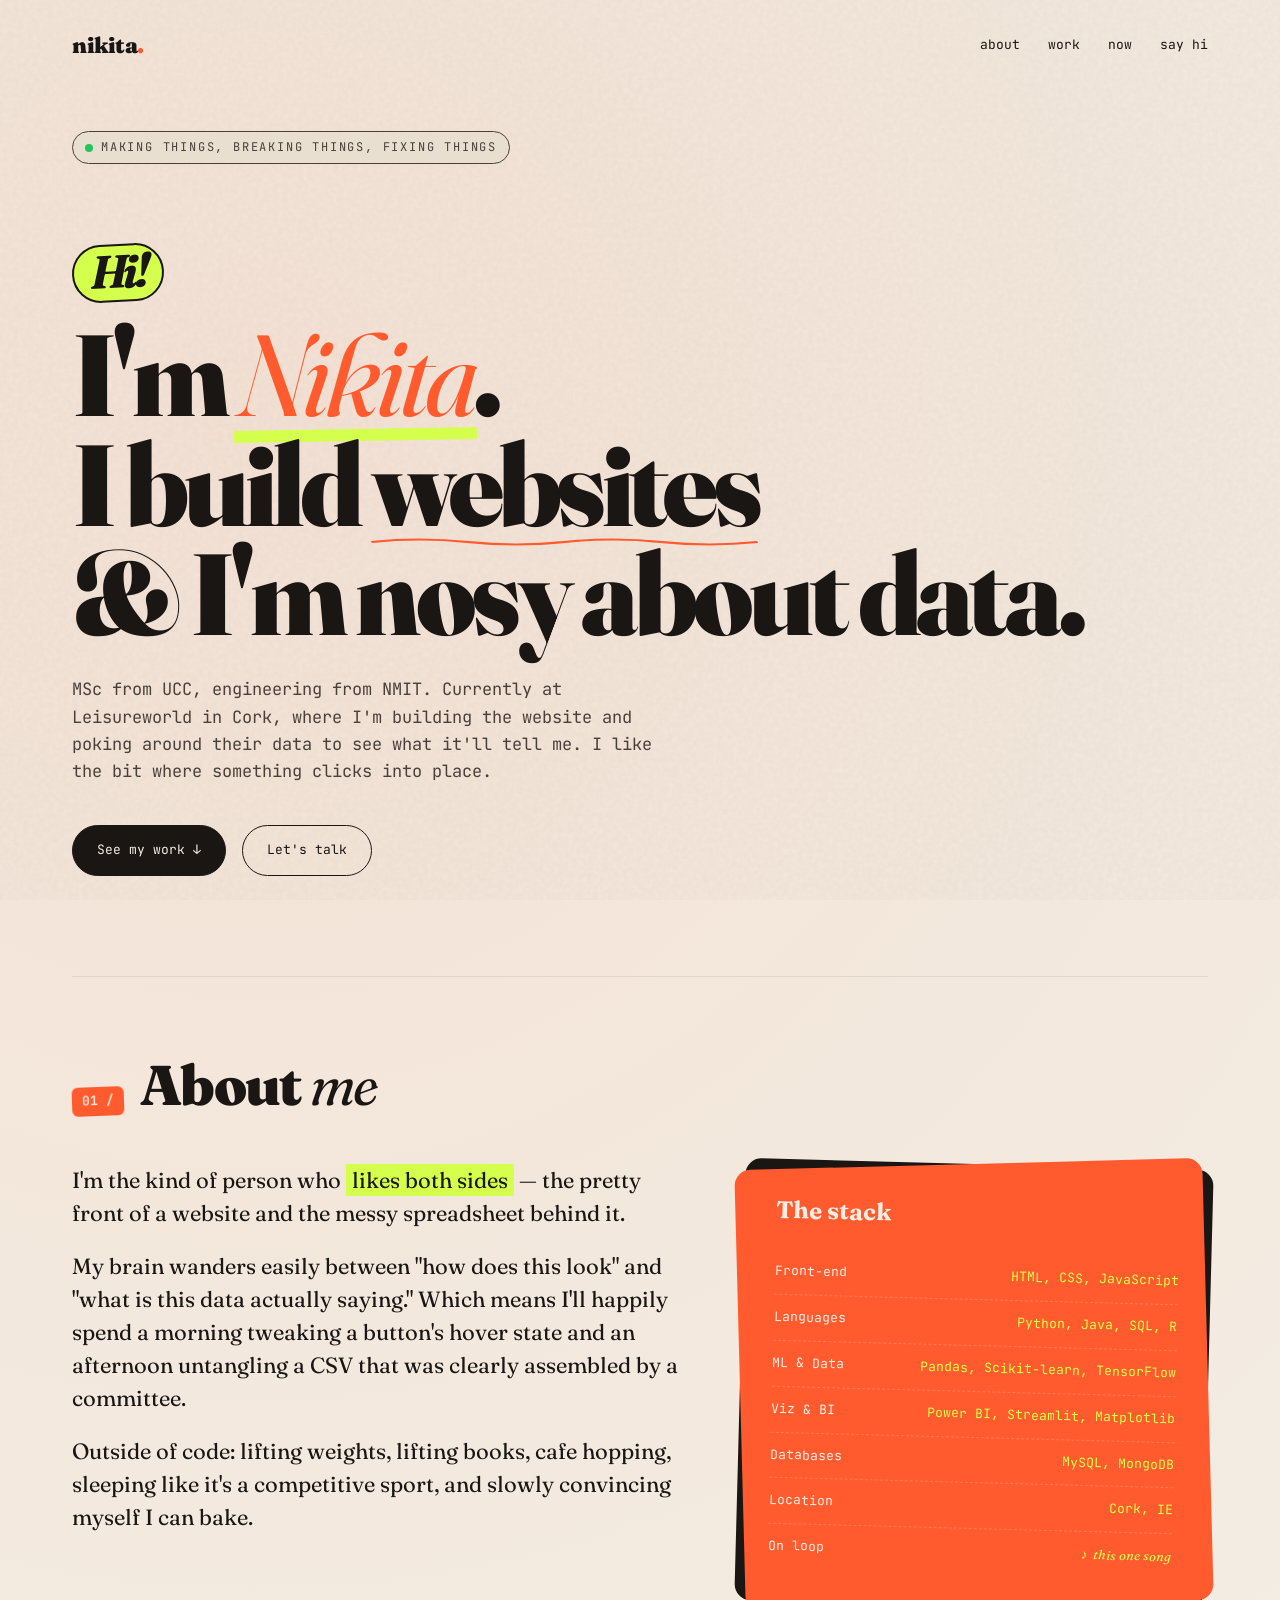
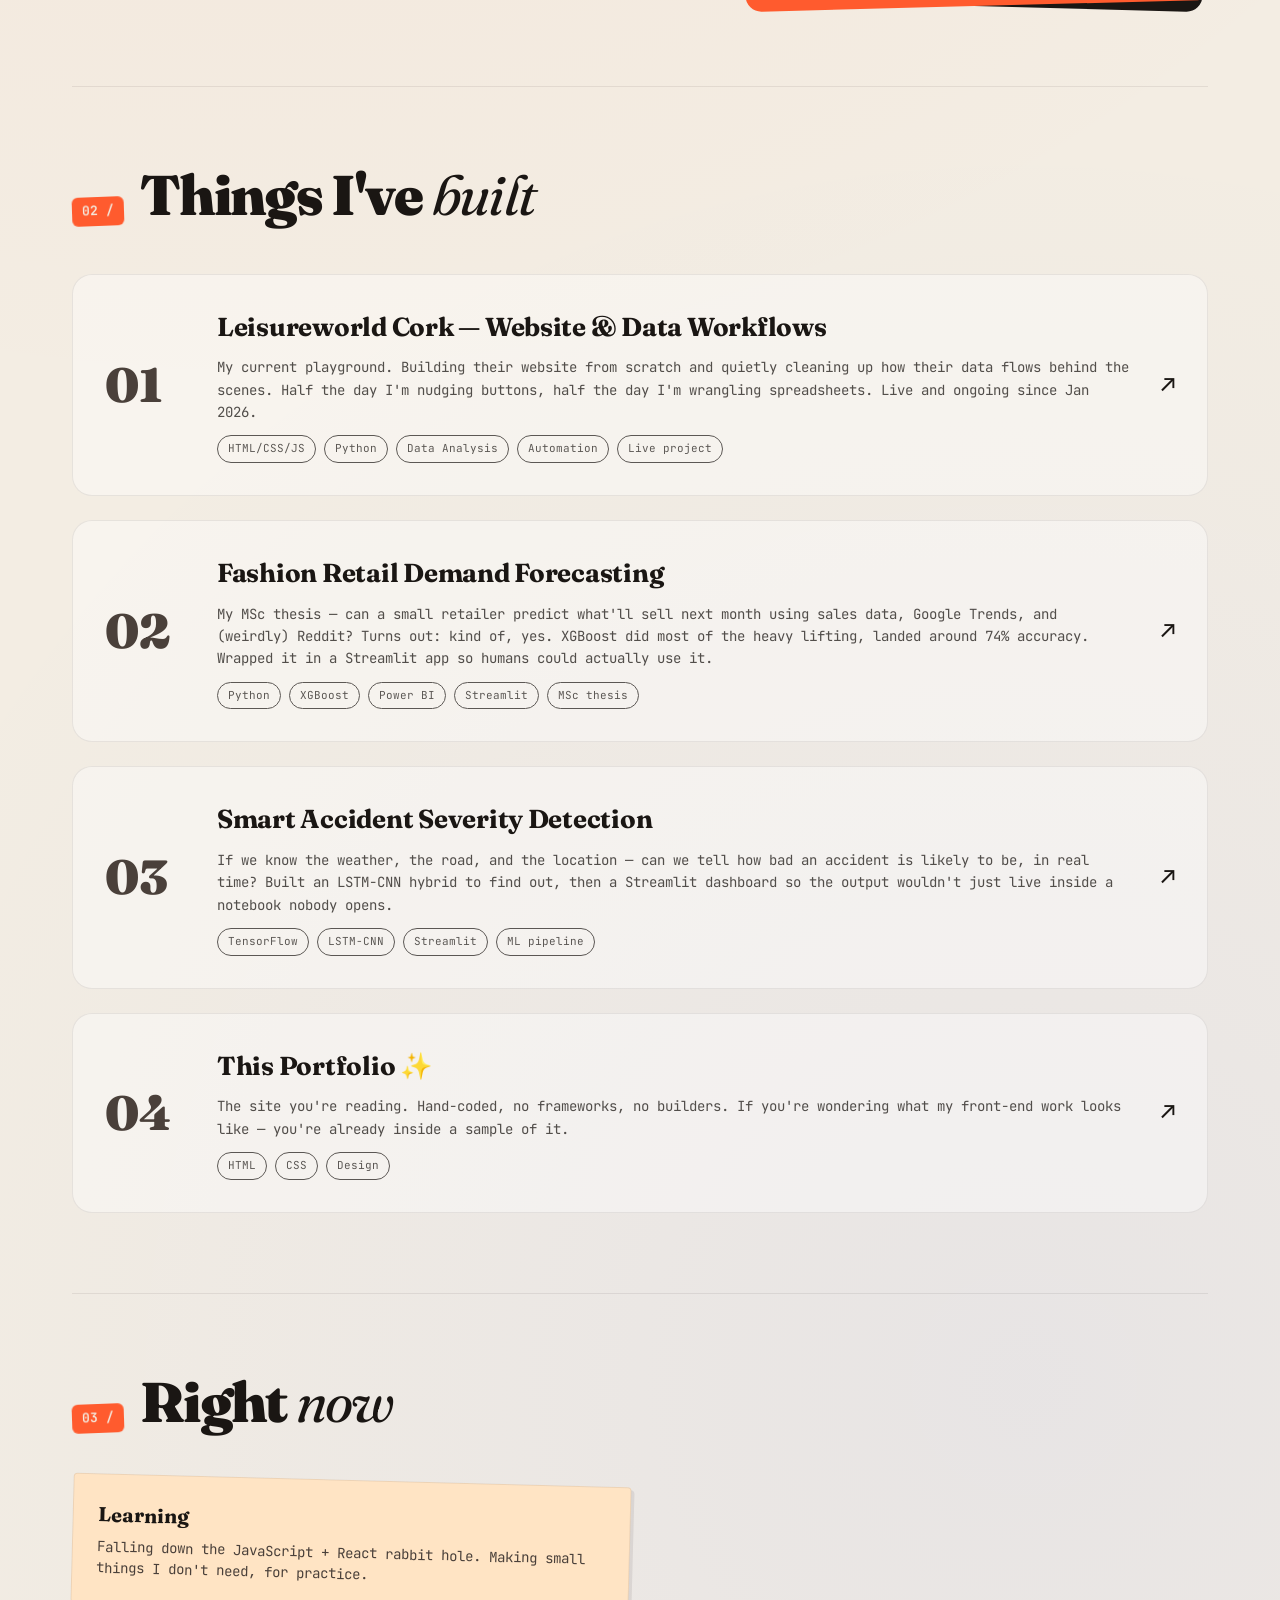
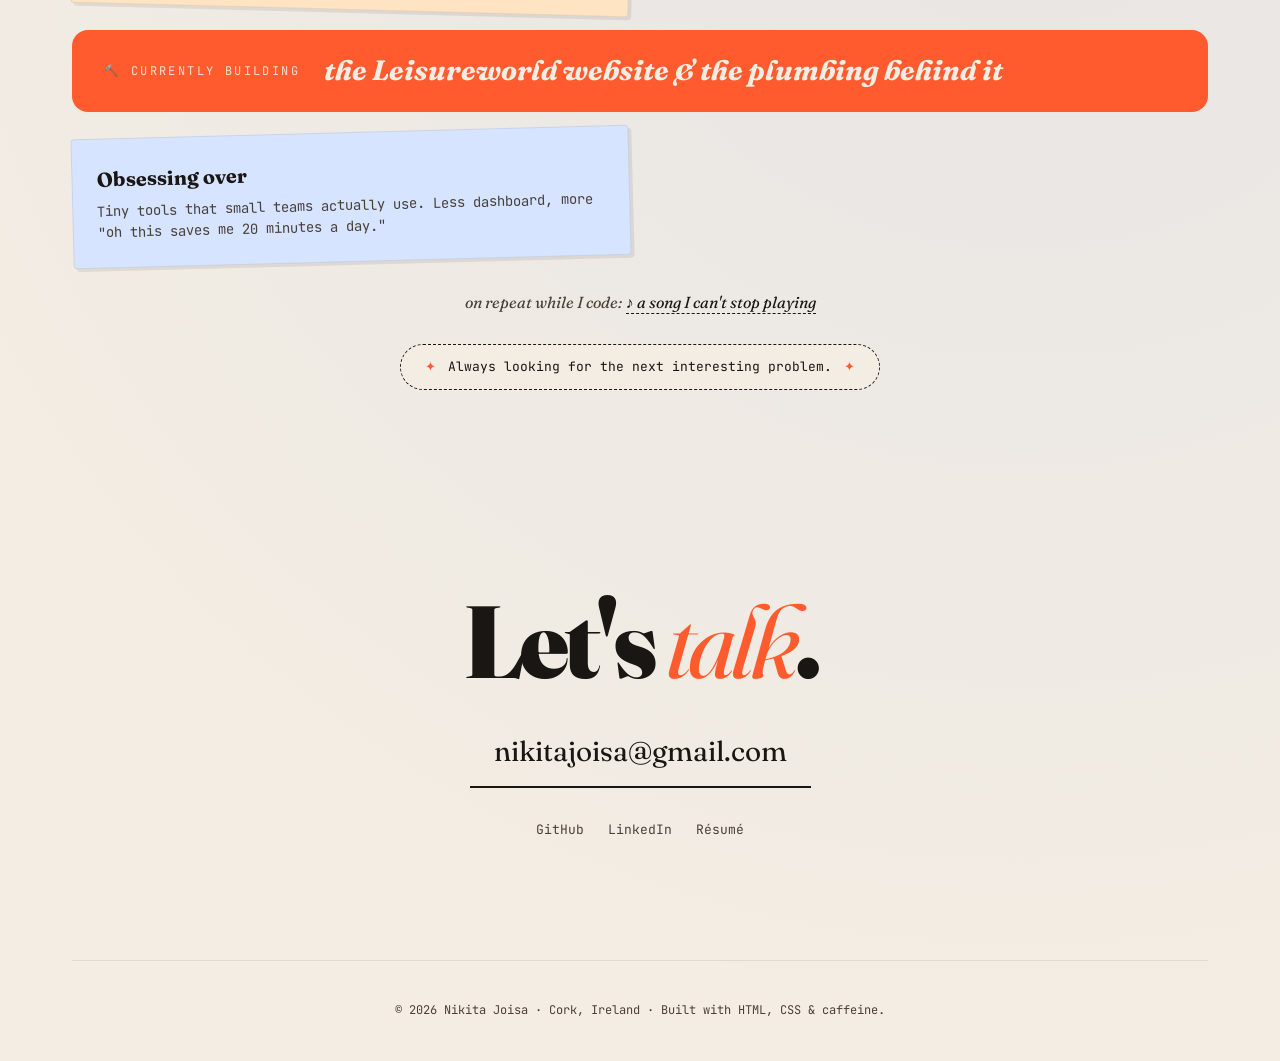
==== index.html @ ed11c910 "Add files via upload" ====
<!DOCTYPE html>
<html lang="en">
<head>
  <meta charset="UTF-8" />
  <meta name="viewport" content="width=device-width, initial-scale=1.0" />
  <title>Nikita Joisa — data, web, and curious things</title>
  <meta name="description" content="Nikita Joisa — MSc Business Analytics (UCC). Data science, web development, and small things built with care." />

  <!-- Google Fonts: Fraunces (display) + JetBrains Mono (body) -->
  <link rel="preconnect" href="https://fonts.googleapis.com">
  <link rel="preconnect" href="https://fonts.gstatic.com" crossorigin>
  <link href="https://fonts.googleapis.com/css2?family=Fraunces:ital,opsz,wght@0,9..144,400;0,9..144,700;0,9..144,900;1,9..144,700&family=JetBrains+Mono:wght@400;600&display=swap" rel="stylesheet">

  <!-- My stylesheet -->
  <link rel="stylesheet" href="styles.css">
</head>
<body>

  <div class="wrap">

    <!-- NAVIGATION -->
    <nav>
      <div class="logo">nikita<span>.</span></div>
      <ul>
        <li><a href="#about">about</a></li>
        <li><a href="#projects">work</a></li>
        <li><a href="#now">now</a></li>
        <li><a href="#contact">say hi</a></li>
      </ul>
    </nav>

    <!-- HERO -->
    <header class="hero">
      <div class="tag reveal reveal-1">
        <span class="dot"></span>
        making things, breaking things, fixing things
      </div>
      <h1 class="reveal reveal-2">
        <span class="hi">Hi!</span>
        <span class="line">I'm <em>Nikita</em>.</span>
        <span class="line">I build <span class="squiggle">websites</span></span>
        <span class="line">&amp; I'm nosy about data.</span>
      </h1>
      <p class="lede reveal reveal-3">
        MSc from UCC, engineering from NMIT. Currently at Leisureworld in Cork, where I'm building the website and poking around their data to see what it'll tell me. I like the bit where something clicks into place.
      </p>
      <div class="ctas reveal reveal-4">
        <a href="#projects" class="btn primary">See my work ↓</a>
        <a href="#contact" class="btn secondary">Let's talk</a>
      </div>
    </header>

    <!-- ABOUT -->
    <section class="section" id="about">
      <div class="section-label">
        <span class="num">01 /</span>
        <h2>About <em>me</em></h2>
      </div>
      <div class="about-grid">
        <div class="about-text">
          <p>I'm the kind of person who <span class="highlight">likes both sides</span> — the pretty front of a website and the messy spreadsheet behind it.</p>
          <p>My brain wanders easily between "how does this look" and "what is this data actually saying." Which means I'll happily spend a morning tweaking a button's hover state and an afternoon untangling a CSV that was clearly assembled by a committee.</p>
          <p>Outside of code: lifting weights, lifting books, cafe hopping, sleeping like it's a competitive sport, and slowly convincing myself I can bake.</p>
        </div>
        <div class="stats-card">
          <h3>The stack</h3>
          <div class="stat-row"><span>Front-end</span><span>HTML, CSS, JavaScript</span></div>
          <div class="stat-row"><span>Languages</span><span>Python, Java, SQL, R</span></div>
          <div class="stat-row"><span>ML &amp; Data</span><span>Pandas, Scikit-learn, TensorFlow</span></div>
          <div class="stat-row"><span>Viz &amp; BI</span><span>Power BI, Streamlit, Matplotlib</span></div>
          <div class="stat-row"><span>Databases</span><span>MySQL, MongoDB</span></div>
          <div class="stat-row"><span>Location</span><span>Cork, IE</span></div>
          <div class="stat-row">
            <span>On loop</span>
            <a class="song-link" href="https://www.youtube.com/watch?v=78wrful9cVU" target="_blank" rel="noopener">
              <span class="note">♪</span> this one song
            </a>
          </div>
        </div>
      </div>
    </section>

    <!-- PROJECTS -->
    <section class="section" id="projects">
      <div class="section-label">
        <span class="num">02 /</span>
        <h2>Things I've <em>built</em></h2>
      </div>
      <div class="projects">

        <a href="#" class="project">
          <div class="project-num">01</div>
          <div class="project-body">
            <h3>Leisureworld Cork — Website &amp; Data Workflows</h3>
            <p>My current playground. Building their website from scratch and quietly cleaning up how their data flows behind the scenes. Half the day I'm nudging buttons, half the day I'm wrangling spreadsheets. Live and ongoing since Jan 2026.</p>
            <div class="tags">
              <span class="tag">HTML/CSS/JS</span>
              <span class="tag">Python</span>
              <span class="tag">Data Analysis</span>
              <span class="tag">Automation</span>
              <span class="tag">Live project</span>
            </div>
          </div>
          <div class="project-arrow">↗</div>
        </a>

        <a href="#" class="project">
          <div class="project-num">02</div>
          <div class="project-body">
            <h3>Fashion Retail Demand Forecasting</h3>
            <p>My MSc thesis — can a small retailer predict what'll sell next month using sales data, Google Trends, and (weirdly) Reddit? Turns out: kind of, yes. XGBoost did most of the heavy lifting, landed around 74% accuracy. Wrapped it in a Streamlit app so humans could actually use it.</p>
            <div class="tags">
              <span class="tag">Python</span>
              <span class="tag">XGBoost</span>
              <span class="tag">Power BI</span>
              <span class="tag">Streamlit</span>
              <span class="tag">MSc thesis</span>
            </div>
          </div>
          <div class="project-arrow">↗</div>
        </a>

        <a href="#" class="project">
          <div class="project-num">03</div>
          <div class="project-body">
            <h3>Smart Accident Severity Detection</h3>
            <p>If we know the weather, the road, and the location — can we tell how bad an accident is likely to be, in real time? Built an LSTM-CNN hybrid to find out, then a Streamlit dashboard so the output wouldn't just live inside a notebook nobody opens.</p>
            <div class="tags">
              <span class="tag">TensorFlow</span>
              <span class="tag">LSTM-CNN</span>
              <span class="tag">Streamlit</span>
              <span class="tag">ML pipeline</span>
            </div>
          </div>
          <div class="project-arrow">↗</div>
        </a>

        <a href="#" class="project">
          <div class="project-num">04</div>
          <div class="project-body">
            <h3>This Portfolio ✨</h3>
            <p>The site you're reading. Hand-coded, no frameworks, no builders. If you're wondering what my front-end work looks like — you're already inside a sample of it.</p>
            <div class="tags">
              <span class="tag">HTML</span>
              <span class="tag">CSS</span>
              <span class="tag">Design</span>
            </div>
          </div>
          <div class="project-arrow">↗</div>
        </a>

      </div>
    </section>

    <!-- NOW -->
    <section class="section" id="now">
      <div class="section-label">
        <span class="num">03 /</span>
        <h2>Right <em>now</em></h2>
      </div>

      <div class="now-layout">

        <!-- a sticky-note style block -->
        <div class="now-note note-1">
          <h4>Learning</h4>
          <p>Falling down the JavaScript + React rabbit hole. Making small things I don't need, for practice.</p>
        </div>

        <!-- a wide "building" strip -->
        <div class="now-building">
          <div class="now-building-label">🔨 currently building</div>
          <div class="now-building-title">the Leisureworld website &amp; the plumbing behind it</div>
        </div>

        <!-- another note -->
        <div class="now-note note-2">
          <h4>Obsessing over</h4>
          <p>Tiny tools that small teams actually use. Less dashboard, more "oh this saves me 20 minutes a day."</p>
        </div>

        <!-- a little throwaway personal line with the song -->
        <p class="now-aside">
          on repeat while I code:
          <a href="https://www.youtube.com/watch?v=78wrful9cVU" target="_blank" rel="noopener">
            <span class="note">♪</span> a song I can't stop playing
          </a>
        </p>

        <!-- a goal pill -->
        <div class="now-goal">
          <span class="now-goal-star">✦</span>
          <span>Always looking for the next interesting problem.</span>
          <span class="now-goal-star">✦</span>
        </div>

      </div>
    </section>

    <!-- CONTACT -->
    <section class="contact" id="contact">
      <h2>Let's <em>talk</em>.</h2>
      <a href="mailto:nikitajoisa@gmail.com" class="email">nikitajoisa@gmail.com</a>
      <div class="socials">
        <a href="https://github.com/nikitajoisa" target="_blank" rel="noopener">GitHub</a>
        <a href="https://www.linkedin.com/in/nikitajoisa/" target="_blank" rel="noopener">LinkedIn</a>
        <a href="#resume">Résumé</a>
      </div>
    </section>

    <footer>
      © <span id="year"></span> Nikita Joisa · Cork, Ireland · Built with HTML, CSS &amp; caffeine.
    </footer>

  </div>

  <!-- Tiny bit of JS: keep the footer year current -->
  <script>
    document.getElementById('year').textContent = new Date().getFullYear();
  </script>

</body>
</html>
---- styles.css ----
/* ============================================
   YOUR PORTFOLIO — STYLES
   Organized in the same order as the HTML:
   1. Variables (colors & fonts)
   2. Global resets & body
   3. Navigation
   4. Hero section
   5. Decorative blobs
   6. Section headers
   7. About section
   8. Projects section
   9. Now section
   10. Contact & footer
   11. Animations
   12. Mobile layout
   ============================================ */


/* 1. VARIABLES -------------------------------
   Change these values to re-skin the whole site. */
:root {
  --bg: #f3ede3;
  --bg-deep: #e8dfd0;
  --ink: #1a1613;
  --ink-soft: #4a403a;
  --accent: #ff5b2e;
  --accent-2: #2e5bff;
  --lime: #d4ff4d;
  --paper-line: rgba(26, 22, 19, 0.08);

  --display: 'Fraunces', Georgia, serif;
  --mono: 'JetBrains Mono', ui-monospace, monospace;
}


/* 2. GLOBAL RESET & BODY --------------------- */
* { margin: 0; padding: 0; box-sizing: border-box; }

html { scroll-behavior: smooth; }

body {
  background: var(--bg);
  color: var(--ink);
  font-family: var(--mono);
  font-size: 15px;
  line-height: 1.6;
  overflow-x: hidden;
  background-image:
    radial-gradient(circle at 20% 10%, rgba(255,91,46,0.08) 0%, transparent 40%),
    radial-gradient(circle at 80% 70%, rgba(46,91,255,0.06) 0%, transparent 40%);
}

/* subtle paper grain overlay */
body::before {
  content: "";
  position: fixed;
  inset: 0;
  pointer-events: none;
  opacity: 0.35;
  z-index: 1;
  background-image: url("data:image/svg+xml,%3Csvg viewBox='0 0 200 200' xmlns='http://www.w3.org/2000/svg'%3E%3Cfilter id='n'%3E%3CfeTurbulence type='fractalNoise' baseFrequency='0.9' numOctaves='3'/%3E%3CfeColorMatrix values='0 0 0 0 0 0 0 0 0 0 0 0 0 0 0 0 0 0 0.08 0'/%3E%3C/filter%3E%3Crect width='100%25' height='100%25' filter='url(%23n)'/%3E%3C/svg%3E");
}

.wrap {
  max-width: 1200px;
  margin: 0 auto;
  padding: 0 32px;
  position: relative;
  z-index: 2;
}


/* 3. NAVIGATION ------------------------------ */
nav {
  padding: 28px 0;
  display: flex;
  justify-content: space-between;
  align-items: center;
  font-family: var(--mono);
  font-size: 13px;
}
nav .logo {
  font-family: var(--display);
  font-weight: 900;
  font-size: 22px;
  letter-spacing: -0.02em;
}
nav .logo span { color: var(--accent); }
nav ul { list-style: none; display: flex; gap: 28px; }
nav a {
  color: var(--ink);
  text-decoration: none;
  position: relative;
  padding-bottom: 2px;
}
nav a::after {
  content: "";
  position: absolute;
  left: 0; bottom: 0;
  width: 0; height: 1.5px;
  background: var(--accent);
  transition: width 0.3s ease;
}
nav a:hover::after { width: 100%; }


/* 4. HERO ------------------------------------ */
.hero {
  padding: 40px 0 100px;
  position: relative;
}

.hero .tag {
  display: inline-flex;
  align-items: center;
  gap: 8px;
  font-size: 12px;
  text-transform: uppercase;
  letter-spacing: 0.15em;
  color: var(--ink-soft);
  margin-bottom: 28px;
  padding: 6px 12px;
  background: var(--bg-deep);
  border-radius: 999px;
}
.hero .tag .dot {
  width: 8px; height: 8px;
  background: #22c55e;
  border-radius: 50%;
  animation: pulse 2s infinite;
}
@keyframes pulse {
  0%, 100% { opacity: 1; transform: scale(1); }
  50% { opacity: 0.6; transform: scale(1.2); }
}

/* Headline — stacked lines */
.hero h1 {
  font-family: var(--display);
  font-weight: 900;
  font-size: clamp(52px, 9vw, 120px);
  line-height: 0.95;
  letter-spacing: -0.04em;
  margin-bottom: 28px;
}
.hero h1 .hi {
  display: inline-block;
  font-size: 0.4em;
  background: var(--lime);
  color: var(--ink);
  padding: 4px 16px 6px;
  border-radius: 999px;
  transform: rotate(-3deg);
  margin-bottom: 18px;
  font-style: italic;
  font-weight: 700;
  border: 2px solid var(--ink);
}
.hero h1 .line {
  display: block;
}
.hero h1 em {
  font-style: italic;
  font-weight: 400;
  color: var(--accent);
  position: relative;
}
.hero h1 em::after {
  content: "";
  position: absolute;
  left: -4px; right: -4px; bottom: 4px;
  height: 12px;
  background: var(--lime);
  z-index: -1;
  transform: rotate(-1deg);
}
.hero h1 .squiggle {
  display: inline-block;
  position: relative;
}
.hero h1 .squiggle::after {
  content: "";
  position: absolute;
  left: 0; right: 0; bottom: -8px;
  height: 10px;
  background-image: url("data:image/svg+xml,%3Csvg xmlns='http://www.w3.org/2000/svg' viewBox='0 0 100 10' preserveAspectRatio='none'%3E%3Cpath d='M0 5 Q 12.5 0 25 5 T 50 5 T 75 5 T 100 5' fill='none' stroke='%23ff5b2e' stroke-width='2'/%3E%3C/svg%3E");
  background-repeat: no-repeat;
  background-size: 100% 100%;
}

.hero .lede {
  max-width: 580px;
  font-size: 17px;
  line-height: 1.6;
  color: var(--ink-soft);
  margin-bottom: 40px;
}

.hero .ctas {
  display: flex;
  gap: 16px;
  flex-wrap: wrap;
}
.btn {
  display: inline-flex;
  align-items: center;
  gap: 10px;
  padding: 14px 24px;
  font-family: var(--mono);
  font-size: 13px;
  text-decoration: none;
  border-radius: 999px;
  transition: transform 0.2s ease, box-shadow 0.2s ease;
  border: 1.5px solid var(--ink);
}
.btn.primary {
  background: var(--ink);
  color: var(--bg);
}
.btn.primary:hover {
  transform: translate(-2px, -2px);
  box-shadow: 4px 4px 0 var(--accent);
}
.btn.secondary {
  background: transparent;
  color: var(--ink);
}
.btn.secondary:hover {
  background: var(--ink);
  color: var(--bg);
}


/* 6. SECTION HEADERS ------------------------- */
.section {
  padding: 80px 0;
  border-top: 1px solid var(--paper-line);
  position: relative;
}
.section-label {
  display: flex;
  align-items: baseline;
  gap: 16px;
  margin-bottom: 48px;
  position: relative;
}
.section-label .num {
  font-family: var(--mono);
  font-size: 13px;
  color: var(--bg);
  background: var(--accent);
  padding: 4px 10px;
  border-radius: 6px;
  font-weight: 600;
  transform: rotate(-2deg);
  display: inline-block;
}
.section-label h2 {
  font-family: var(--display);
  font-weight: 900;
  font-size: clamp(36px, 5vw, 56px);
  letter-spacing: -0.03em;
  line-height: 1;
}
.section-label h2 em {
  font-style: italic;
  font-weight: 400;
}


/* 7. ABOUT ----------------------------------- */
.about-grid {
  display: grid;
  grid-template-columns: 1.3fr 1fr;
  gap: 60px;
  align-items: start;
}
.about-text p {
  font-family: var(--display);
  font-size: 22px;
  line-height: 1.5;
  margin-bottom: 20px;
}
.about-text p:last-child { margin-bottom: 0; }
.about-text .highlight {
  background: var(--lime);
  padding: 2px 6px;
}

.stats-card {
  background: var(--ink);
  color: var(--bg);
  padding: 32px;
  border-radius: 16px;
  position: relative;
  transform: rotate(1.5deg);
}
.stats-card::before {
  content: "";
  position: absolute;
  inset: 0;
  border-radius: 16px;
  background: var(--accent);
  z-index: -1;
  transform: rotate(-3deg);
}
.stats-card h3 {
  font-family: var(--display);
  font-size: 24px;
  margin-bottom: 20px;
}
.stat-row {
  display: flex;
  justify-content: space-between;
  padding: 12px 0;
  border-bottom: 1px dashed rgba(243,237,227,0.2);
  font-size: 13px;
}
.stat-row:last-child { border: none; }
.stat-row span:last-child { color: var(--lime); }


/* 8. PROJECTS -------------------------------- */
.projects {
  display: grid;
  gap: 24px;
}
.project {
  display: grid;
  grid-template-columns: 80px 1fr auto;
  gap: 32px;
  align-items: center;
  padding: 32px;
  background: rgba(255,255,255,0.4);
  border: 1.5px solid var(--paper-line);
  border-radius: 20px;
  text-decoration: none;
  color: var(--ink);
  transition: transform 0.25s ease, background 0.25s ease, border-color 0.25s ease;
}
.project:hover {
  transform: translateX(8px);
  background: var(--ink);
  color: var(--bg);
  border-color: var(--ink);
}
.project:hover .project-arrow { transform: translateX(4px) rotate(-45deg); }
.project:hover .project-num { color: var(--accent); }

.project-num {
  font-family: var(--display);
  font-size: 48px;
  font-weight: 900;
  color: var(--ink-soft);
  line-height: 1;
  transition: color 0.25s ease;
}
.project-body h3 {
  font-family: var(--display);
  font-size: 26px;
  font-weight: 700;
  margin-bottom: 8px;
  letter-spacing: -0.01em;
}
.project-body p {
  font-size: 14px;
  opacity: 0.75;
  margin-bottom: 12px;
}
.tags {
  display: flex;
  gap: 8px;
  flex-wrap: wrap;
}
.tag {
  font-size: 11px;
  padding: 4px 10px;
  border: 1px solid currentColor;
  border-radius: 999px;
  opacity: 0.7;
}
.project-arrow {
  font-size: 24px;
  transition: transform 0.25s ease;
}

/* placeholder / coming-soon project */
.project.wip {
  border-style: dashed;
  opacity: 0.75;
}
.project.wip:hover {
  background: var(--bg-deep);
  color: var(--ink);
  border-color: var(--ink);
}


/* 9. NOW / CURRENTLY -------------------------
   Mix of sticky notes, a building strip, a small
   aside line, and a goal pill. Asymmetric on purpose. */

.now-layout {
  display: grid;
  grid-template-columns: 1fr 1fr;
  gap: 20px;
}

/* sticky-note style blocks */
.now-note {
  padding: 24px;
  border-radius: 4px;
  border: 1.5px solid var(--paper-line);
  box-shadow: 3px 3px 0 rgba(26,22,19,0.08);
  transition: transform 0.25s ease;
}
.now-note:hover { transform: rotate(0deg) translateY(-4px); }
.note-1 {
  background: #ffe4c4;
  transform: rotate(1.5deg);
}
.note-2 {
  background: #d6e4ff;
  transform: rotate(-1.5deg);
}
.now-note h4 {
  font-family: var(--display);
  font-weight: 700;
  font-size: 20px;
  margin-bottom: 6px;
}
.now-note p {
  font-size: 14px;
  color: var(--ink-soft);
  line-height: 1.5;
}

/* wide "building" strip, spans both columns */
.now-building {
  grid-column: 1 / -1;
  background: var(--accent);
  color: var(--bg);
  padding: 24px 32px;
  border-radius: 16px;
  display: flex;
  align-items: center;
  gap: 24px;
  flex-wrap: wrap;
}
.now-building-label {
  font-family: var(--mono);
  font-size: 12px;
  text-transform: uppercase;
  letter-spacing: 0.2em;
  opacity: 0.9;
  flex-shrink: 0;
}
.now-building-title {
  font-family: var(--display);
  font-style: italic;
  font-weight: 700;
  font-size: clamp(20px, 3vw, 28px);
  line-height: 1.2;
}

/* small throwaway aside — spans full width */
.now-aside {
  grid-column: 1 / -1;
  text-align: center;
  font-family: var(--display);
  font-style: italic;
  font-size: 16px;
  color: var(--ink-soft);
  padding: 8px 0;
}
.now-aside a {
  color: var(--ink);
  text-decoration: none;
  border-bottom: 1px dashed currentColor;
  padding-bottom: 1px;
  transition: color 0.2s ease;
}
.now-aside a:hover { color: var(--accent); }
.now-aside .note {
  display: inline-block;
  animation: wiggle 1.8s ease-in-out infinite;
}

/* small goal pill */
.now-goal {
  grid-column: 1 / -1;
  justify-self: center;
  display: inline-flex;
  align-items: center;
  gap: 12px;
  padding: 12px 24px;
  background: var(--bg);
  border: 1.5px dashed var(--ink);
  border-radius: 999px;
  font-family: var(--mono);
  font-size: 13px;
}
.now-goal-star {
  color: var(--accent);
  animation: spin 8s linear infinite;
  display: inline-block;
}
@keyframes spin {
  to { transform: rotate(360deg); }
}


/* 9b. STATS CARD — song link row ------------- */
.stats-card .song-link {
  color: var(--lime);
  text-decoration: none;
  font-family: var(--display);
  font-style: italic;
  transition: color 0.2s ease, transform 0.2s ease;
  display: inline-flex;
  align-items: center;
  gap: 6px;
}
.stats-card .song-link:hover {
  color: var(--accent);
  transform: translateX(-2px);
}
.stats-card .song-link .note {
  display: inline-block;
  animation: wiggle 1.8s ease-in-out infinite;
}
@keyframes wiggle {
  0%, 100% { transform: rotate(-10deg); }
  50%      { transform: rotate(15deg); }
}


/* 10. CONTACT & FOOTER ----------------------- */
.contact {
  text-align: center;
  padding: 120px 0;
}
.contact h2 {
  font-family: var(--display);
  font-weight: 900;
  font-size: clamp(48px, 8vw, 104px);
  letter-spacing: -0.04em;
  line-height: 1;
  margin-bottom: 24px;
}
.contact h2 em {
  font-style: italic;
  font-weight: 400;
  color: var(--accent);
}
.contact .email {
  display: inline-block;
  font-family: var(--display);
  font-size: 28px;
  color: var(--ink);
  text-decoration: none;
  padding: 12px 24px;
  border-bottom: 2px solid var(--ink);
  margin-bottom: 32px;
  transition: transform 0.2s ease, color 0.2s ease;
}
.contact .email:hover {
  color: var(--accent);
  transform: translateY(-2px);
}
.socials {
  display: flex;
  justify-content: center;
  gap: 24px;
  font-size: 13px;
}
.socials a {
  color: var(--ink-soft);
  text-decoration: none;
  transition: color 0.2s ease;
}
.socials a:hover { color: var(--accent); }

footer {
  text-align: center;
  padding: 40px 0;
  font-size: 12px;
  color: var(--ink-soft);
  border-top: 1px solid var(--paper-line);
}


/* 11. ENTRANCE ANIMATIONS -------------------- */
.reveal {
  opacity: 0;
  transform: translateY(20px);
  animation: reveal 0.8s ease forwards;
}
.reveal-1 { animation-delay: 0.1s; }
.reveal-2 { animation-delay: 0.25s; }
.reveal-3 { animation-delay: 0.4s; }
.reveal-4 { animation-delay: 0.55s; }
@keyframes reveal {
  to { opacity: 1; transform: translateY(0); }
}


/* 12. RESPONSIVE — all device sizes -----------
   Layered breakpoints, largest to smallest:
   ≤ 1024px : tablets, smaller laptops
   ≤  720px : large phones, small tablets in portrait
   ≤  480px : most phones
   ≤  360px : small phones (iPhone SE, older Androids)
   Uses em-based media queries paired with px where
   it matters for clarity. Tested against iPhone SE
   (375px), iPhone Pro (390-430px), standard Android
   (360-412px), iPad (768-820px), laptops (1280px+). */


/* TABLETS / SMALL LAPTOPS */
@media (max-width: 1024px) {
  .wrap { padding: 0 28px; }

  /* tighten hero spacing */
  .hero { padding: 30px 0 80px; }
  .hero h1 { font-size: clamp(44px, 7.5vw, 88px); }

  /* give the about grid a slightly tighter ratio */
  .about-grid { gap: 40px; }

  /* projects still two-column friendly */
  .project { padding: 28px; gap: 24px; }
  .project-num { font-size: 42px; }
}


/* LARGE PHONES / SMALL TABLETS PORTRAIT */
@media (max-width: 720px) {
  .wrap { padding: 0 20px; }

  /* smaller nav */
  nav { padding: 20px 0; }
  nav ul { gap: 16px; font-size: 12px; }
  nav .logo { font-size: 18px; }

  /* hero */
  .hero { padding: 20px 0 60px; }
  .hero h1 { font-size: clamp(42px, 10vw, 64px); }
  .hero h1 .hi { font-size: 0.38em; }
  .hero .lede { font-size: 16px; }
  .ctas { flex-direction: column; align-items: stretch; }
  .btn { justify-content: center; }

  /* section labels */
  .section { padding: 60px 0; }
  .section-label { margin-bottom: 32px; }
  .section-label h2 { font-size: clamp(30px, 7vw, 44px); }

  /* about stacks */
  .about-grid { grid-template-columns: 1fr; gap: 32px; }
  .about-text p { font-size: 19px; }
  .stats-card { transform: rotate(0.5deg); }

  /* projects stack to single column */
  .project {
    grid-template-columns: 1fr;
    gap: 12px;
    padding: 24px;
  }
  .project-num { font-size: 32px; }
  .project-body h3 { font-size: 22px; }
  .project-arrow { display: none; }
  .project:hover { transform: none; }

  /* now section */
  .now-layout { grid-template-columns: 1fr; gap: 16px; }
  .now-building {
    flex-direction: column;
    align-items: flex-start;
    gap: 8px;
    padding: 20px 24px;
  }
  .now-note { transform: rotate(0deg); }
  .note-1, .note-2 { transform: rotate(0deg); }

  /* contact */
  .contact { padding: 80px 0; }
  .contact h2 { font-size: clamp(40px, 11vw, 72px); }
  .contact .email { font-size: 22px; padding: 10px 16px; }
  .socials { flex-wrap: wrap; gap: 16px; }
}


/* STANDARD PHONES */
@media (max-width: 480px) {
  .wrap { padding: 0 18px; }

  /* extra-tight headline so nothing overflows */
  .hero h1 { font-size: clamp(36px, 11vw, 52px); }
  .hero h1 .hi {
    font-size: 14px;
    padding: 3px 12px;
    margin-bottom: 12px;
  }

  /* squiggle underline a touch smaller */
  .hero h1 .squiggle::after { bottom: -5px; height: 7px; }

  /* lede / buttons */
  .hero .lede { font-size: 15px; }
  .btn { padding: 12px 20px; font-size: 12px; }

  /* about text */
  .about-text p { font-size: 17px; }
  .stats-card { padding: 24px; }
  .stats-card h3 { font-size: 20px; }
  .stat-row { font-size: 12px; }

  /* project cards — smaller inside */
  .project { padding: 20px; }
  .project-body h3 { font-size: 20px; }
  .project-body p { font-size: 13px; }

  /* contact */
  .contact .email { font-size: 18px; }
  .socials a { font-size: 12px; }

  /* footer */
  footer { padding: 30px 0; font-size: 11px; line-height: 1.5; }
}


/* SMALL PHONES — iPhone SE, small Androids */
@media (max-width: 360px) {
  .wrap { padding: 0 14px; }

  .hero h1 { font-size: clamp(30px, 11vw, 42px); }
  .hero .tag { font-size: 11px; padding: 5px 10px; }

  .section { padding: 50px 0; }
  .section-label { flex-wrap: wrap; }

  /* sticky notes look better without rotation on tiny screens */
  .now-note { padding: 18px; }
  .now-note h4 { font-size: 17px; }
  .now-note p { font-size: 13px; }
}


/* ACCESSIBILITY — respect users who prefer reduced motion */
@media (prefers-reduced-motion: reduce) {
  *, *::before, *::after {
    animation-duration: 0.01ms !important;
    animation-iteration-count: 1 !important;
    transition-duration: 0.01ms !important;
    scroll-behavior: auto !important;
  }
}
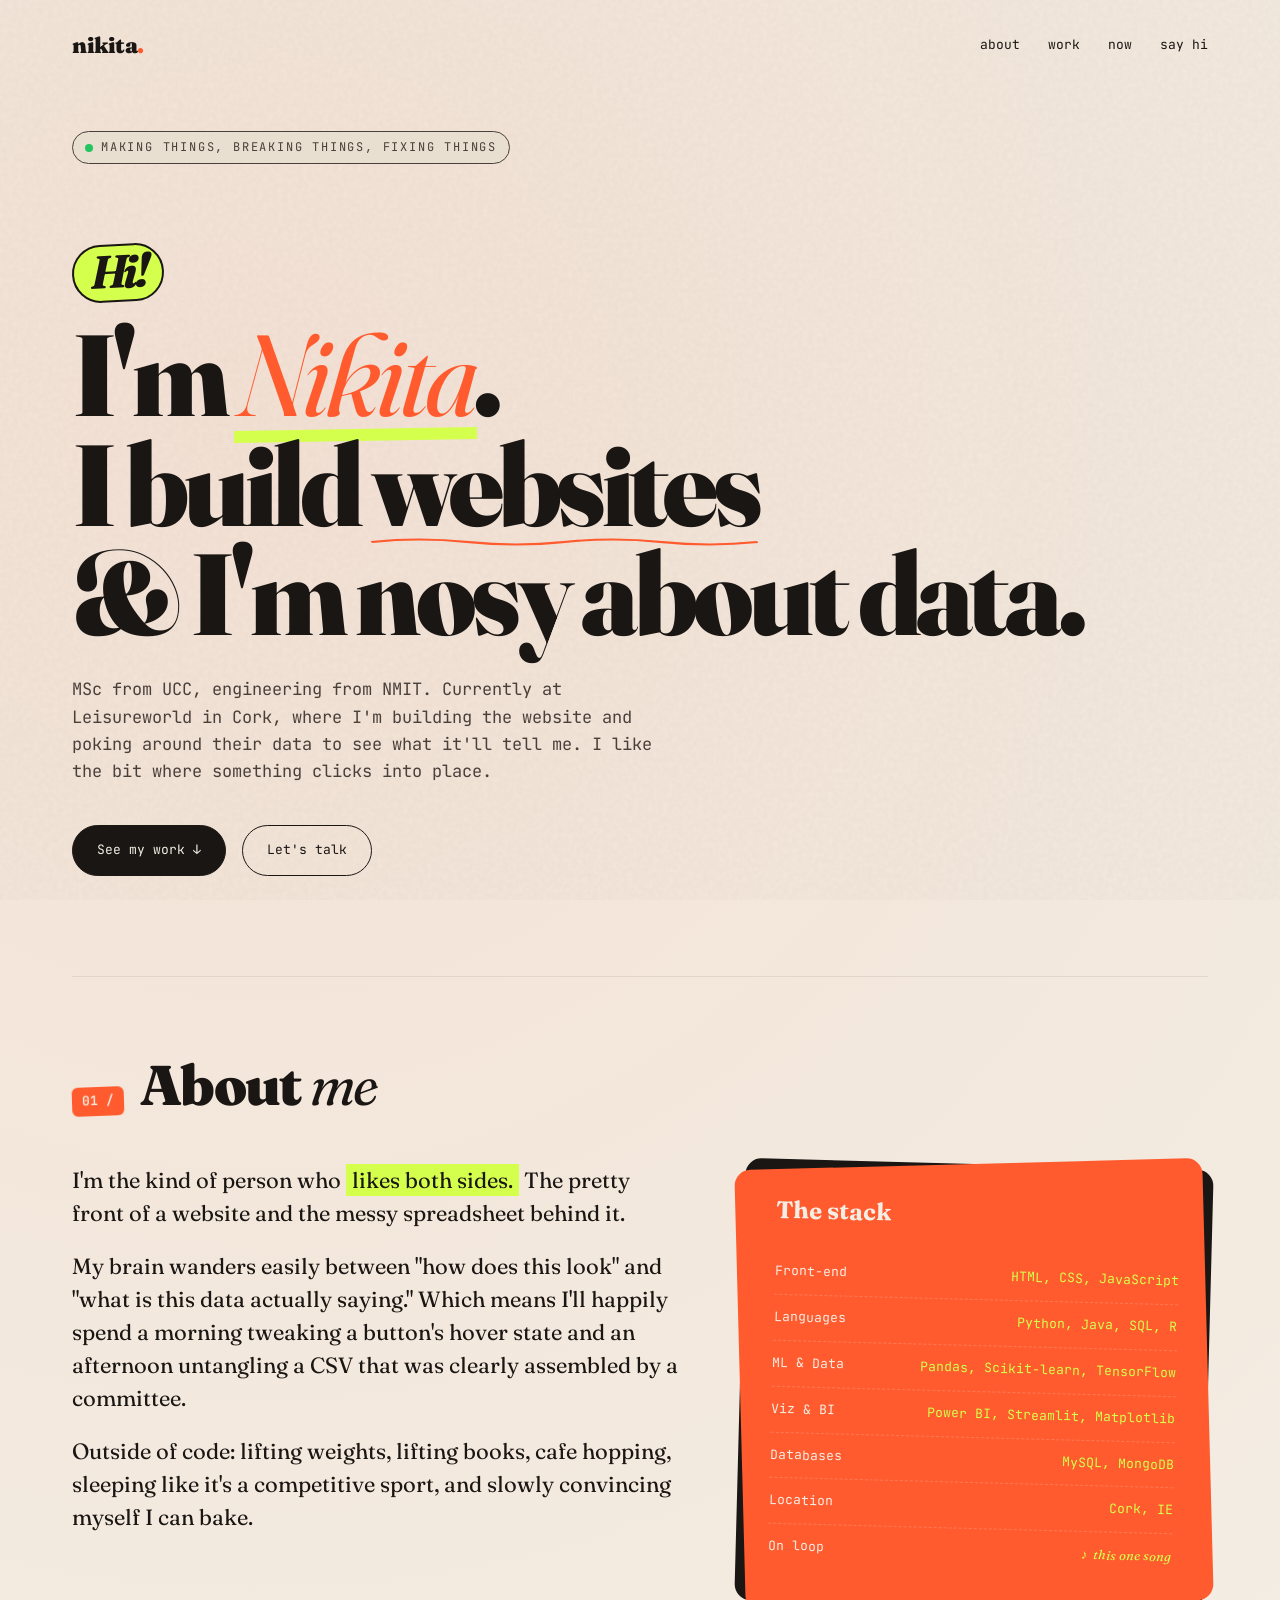
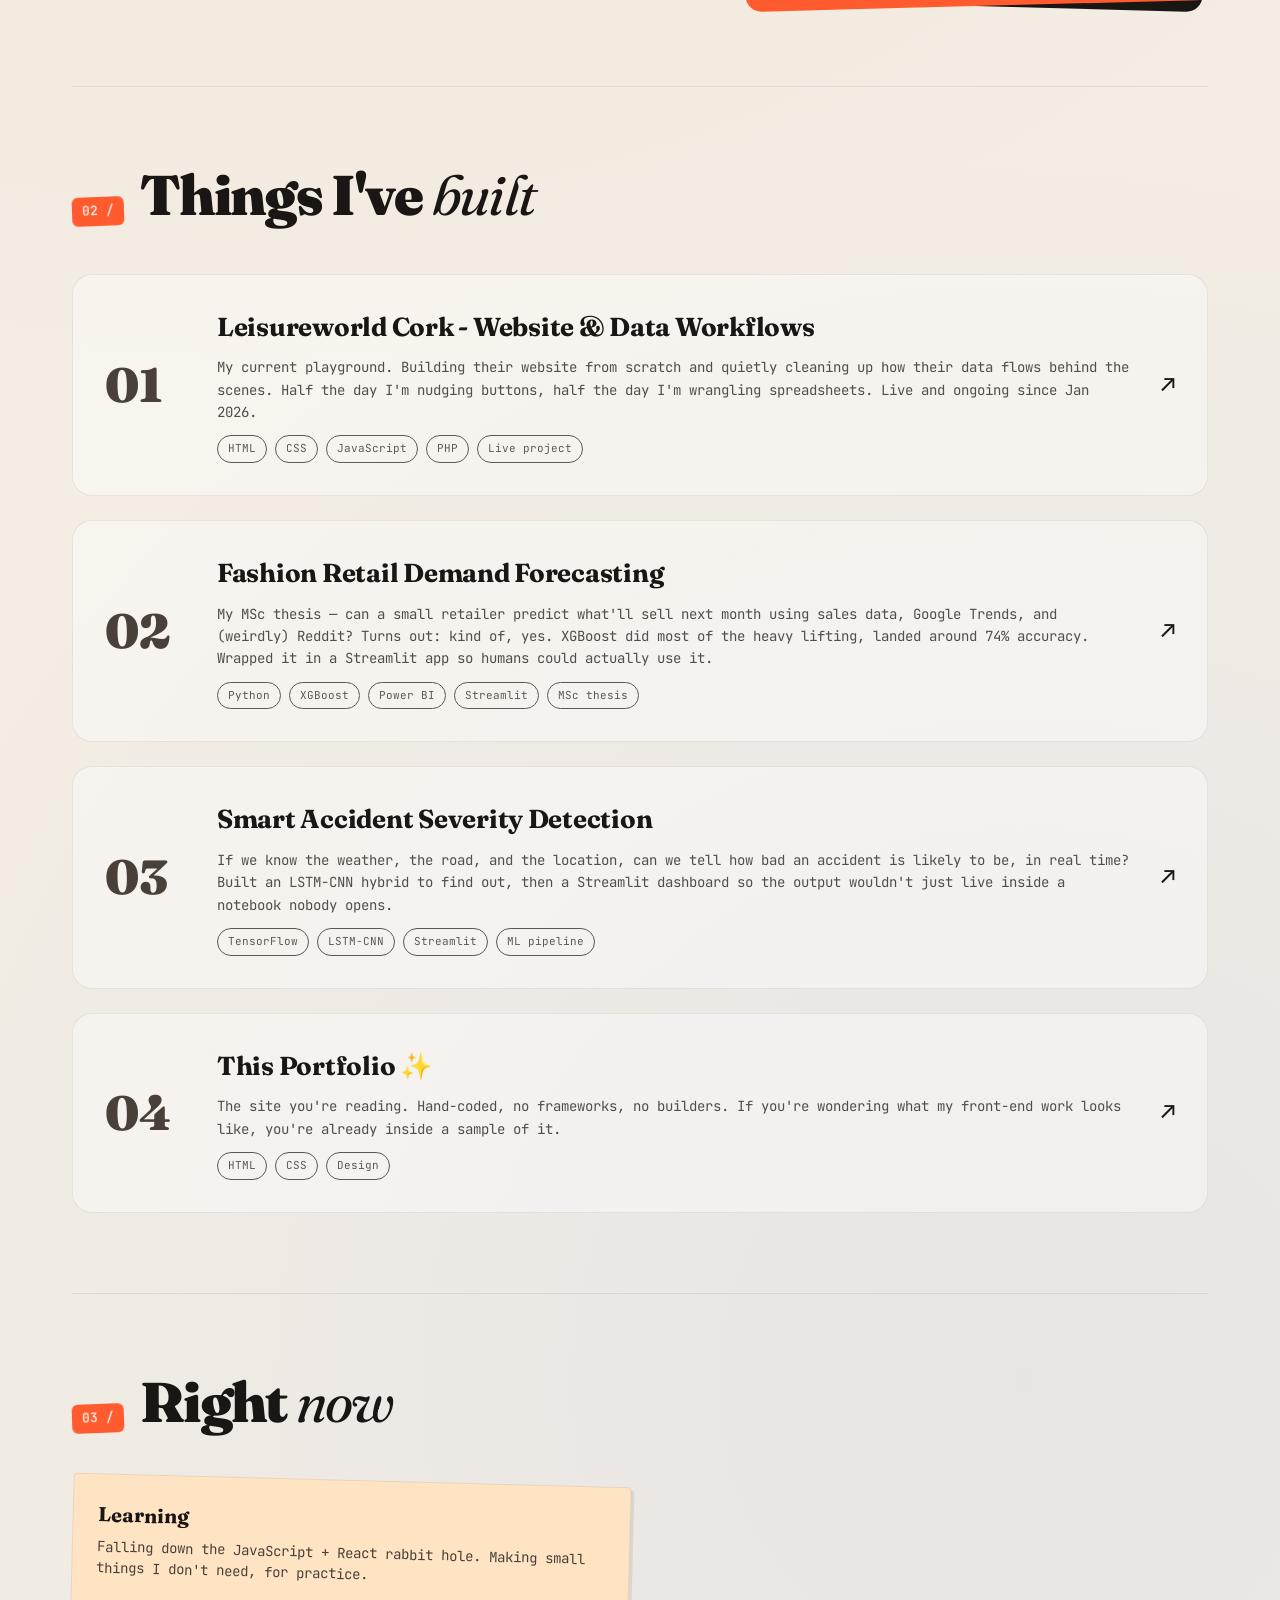
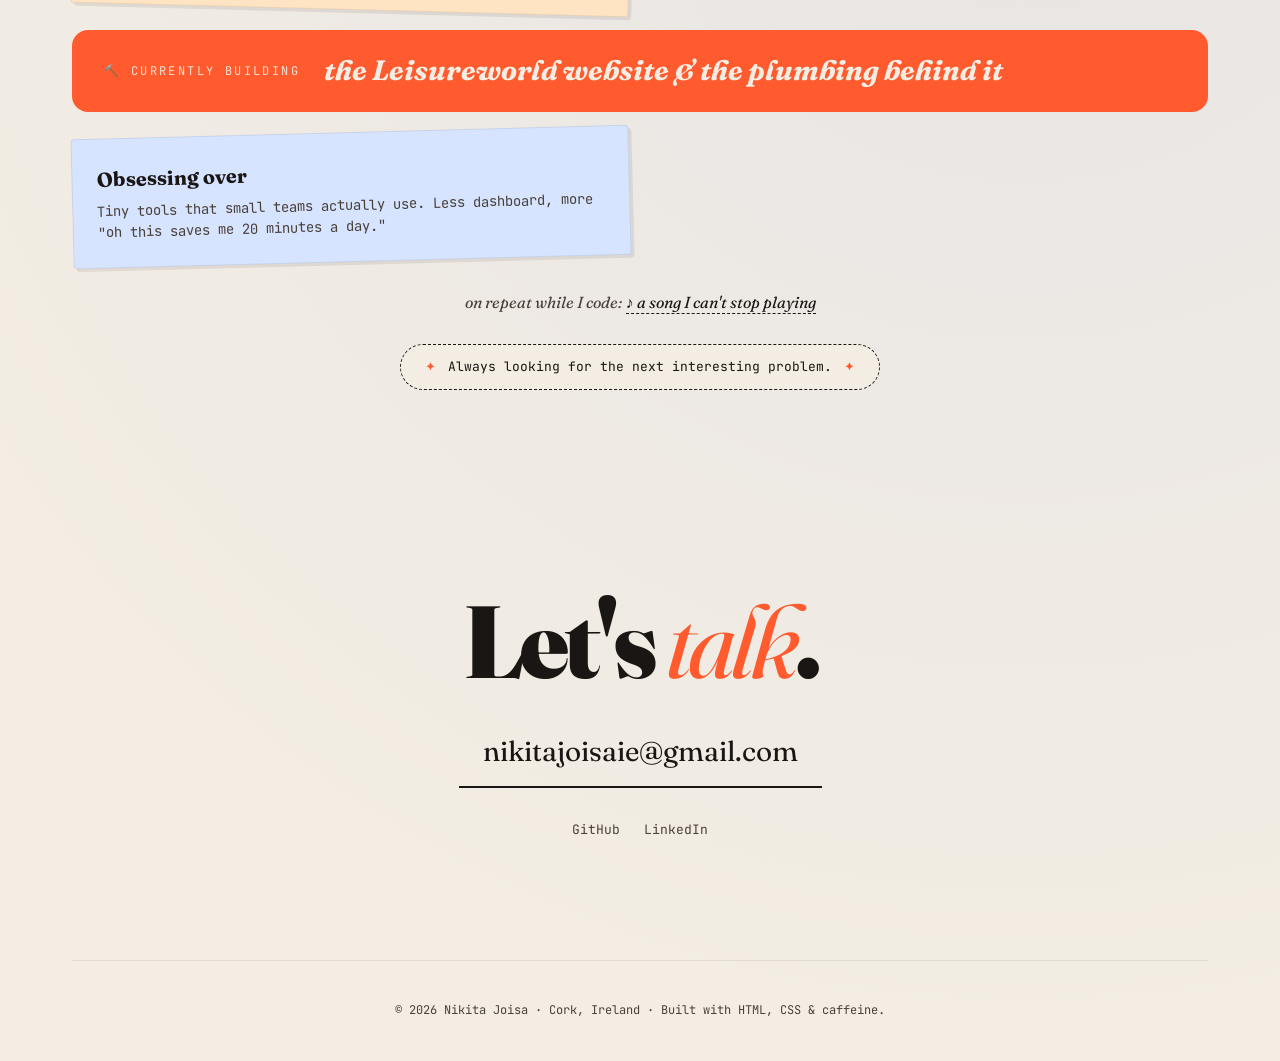
==== commit 03a6200f: "index.html" ====
--- a/index.html
+++ b/index.html
@@ -3,7 +3,7 @@
 <head>
   <meta charset="UTF-8" />
   <meta name="viewport" content="width=device-width, initial-scale=1.0" />
-  <title>Nikita Joisa — data, web, and curious things</title>
+  <title>Nikita Joisa Poertfolio</title>
   <meta name="description" content="Nikita Joisa — MSc Business Analytics (UCC). Data science, web development, and small things built with care." />
 
   <!-- Google Fonts: Fraunces (display) + JetBrains Mono (body) -->
@@ -58,7 +58,7 @@
       </div>
       <div class="about-grid">
         <div class="about-text">
-          <p>I'm the kind of person who <span class="highlight">likes both sides</span> — the pretty front of a website and the messy spreadsheet behind it.</p>
+          <p>I'm the kind of person who <span class="highlight">likes both sides.</span> The pretty front of a website and the messy spreadsheet behind it.</p>
           <p>My brain wanders easily between "how does this look" and "what is this data actually saying." Which means I'll happily spend a morning tweaking a button's hover state and an afternoon untangling a CSV that was clearly assembled by a committee.</p>
           <p>Outside of code: lifting weights, lifting books, cafe hopping, sleeping like it's a competitive sport, and slowly convincing myself I can bake.</p>
         </div>
@@ -91,13 +91,13 @@
         <a href="#" class="project">
           <div class="project-num">01</div>
           <div class="project-body">
-            <h3>Leisureworld Cork — Website &amp; Data Workflows</h3>
+            <h3>Leisureworld Cork - Website &amp; Data Workflows</h3>
             <p>My current playground. Building their website from scratch and quietly cleaning up how their data flows behind the scenes. Half the day I'm nudging buttons, half the day I'm wrangling spreadsheets. Live and ongoing since Jan 2026.</p>
             <div class="tags">
-              <span class="tag">HTML/CSS/JS</span>
-              <span class="tag">Python</span>
-              <span class="tag">Data Analysis</span>
-              <span class="tag">Automation</span>
+              <span class="tag">HTML</span>
+              <span class="tag">CSS</span>
+              <span class="tag">JavaScript</span>
+              <span class="tag">PHP</span>
               <span class="tag">Live project</span>
             </div>
           </div>
@@ -124,7 +124,7 @@
           <div class="project-num">03</div>
           <div class="project-body">
             <h3>Smart Accident Severity Detection</h3>
-            <p>If we know the weather, the road, and the location — can we tell how bad an accident is likely to be, in real time? Built an LSTM-CNN hybrid to find out, then a Streamlit dashboard so the output wouldn't just live inside a notebook nobody opens.</p>
+            <p>If we know the weather, the road, and the location, can we tell how bad an accident is likely to be, in real time? Built an LSTM-CNN hybrid to find out, then a Streamlit dashboard so the output wouldn't just live inside a notebook nobody opens.</p>
             <div class="tags">
               <span class="tag">TensorFlow</span>
               <span class="tag">LSTM-CNN</span>
@@ -139,7 +139,7 @@
           <div class="project-num">04</div>
           <div class="project-body">
             <h3>This Portfolio ✨</h3>
-            <p>The site you're reading. Hand-coded, no frameworks, no builders. If you're wondering what my front-end work looks like — you're already inside a sample of it.</p>
+            <p>The site you're reading. Hand-coded, no frameworks, no builders. If you're wondering what my front-end work looks like, you're already inside a sample of it.</p>
             <div class="tags">
               <span class="tag">HTML</span>
               <span class="tag">CSS</span>
@@ -200,11 +200,10 @@
     <!-- CONTACT -->
     <section class="contact" id="contact">
       <h2>Let's <em>talk</em>.</h2>
-      <a href="mailto:nikitajoisa@gmail.com" class="email">nikitajoisa@gmail.com</a>
+      <a href="mailto:nikitajoisa@gmail.com" class="email">nikitajoisaie@gmail.com</a>
       <div class="socials">
         <a href="https://github.com/nikitajoisa" target="_blank" rel="noopener">GitHub</a>
         <a href="https://www.linkedin.com/in/nikitajoisa/" target="_blank" rel="noopener">LinkedIn</a>
-        <a href="#resume">Résumé</a>
       </div>
     </section>
 
@@ -220,4 +219,4 @@
   </script>
 
 </body>
-</html>+</html>
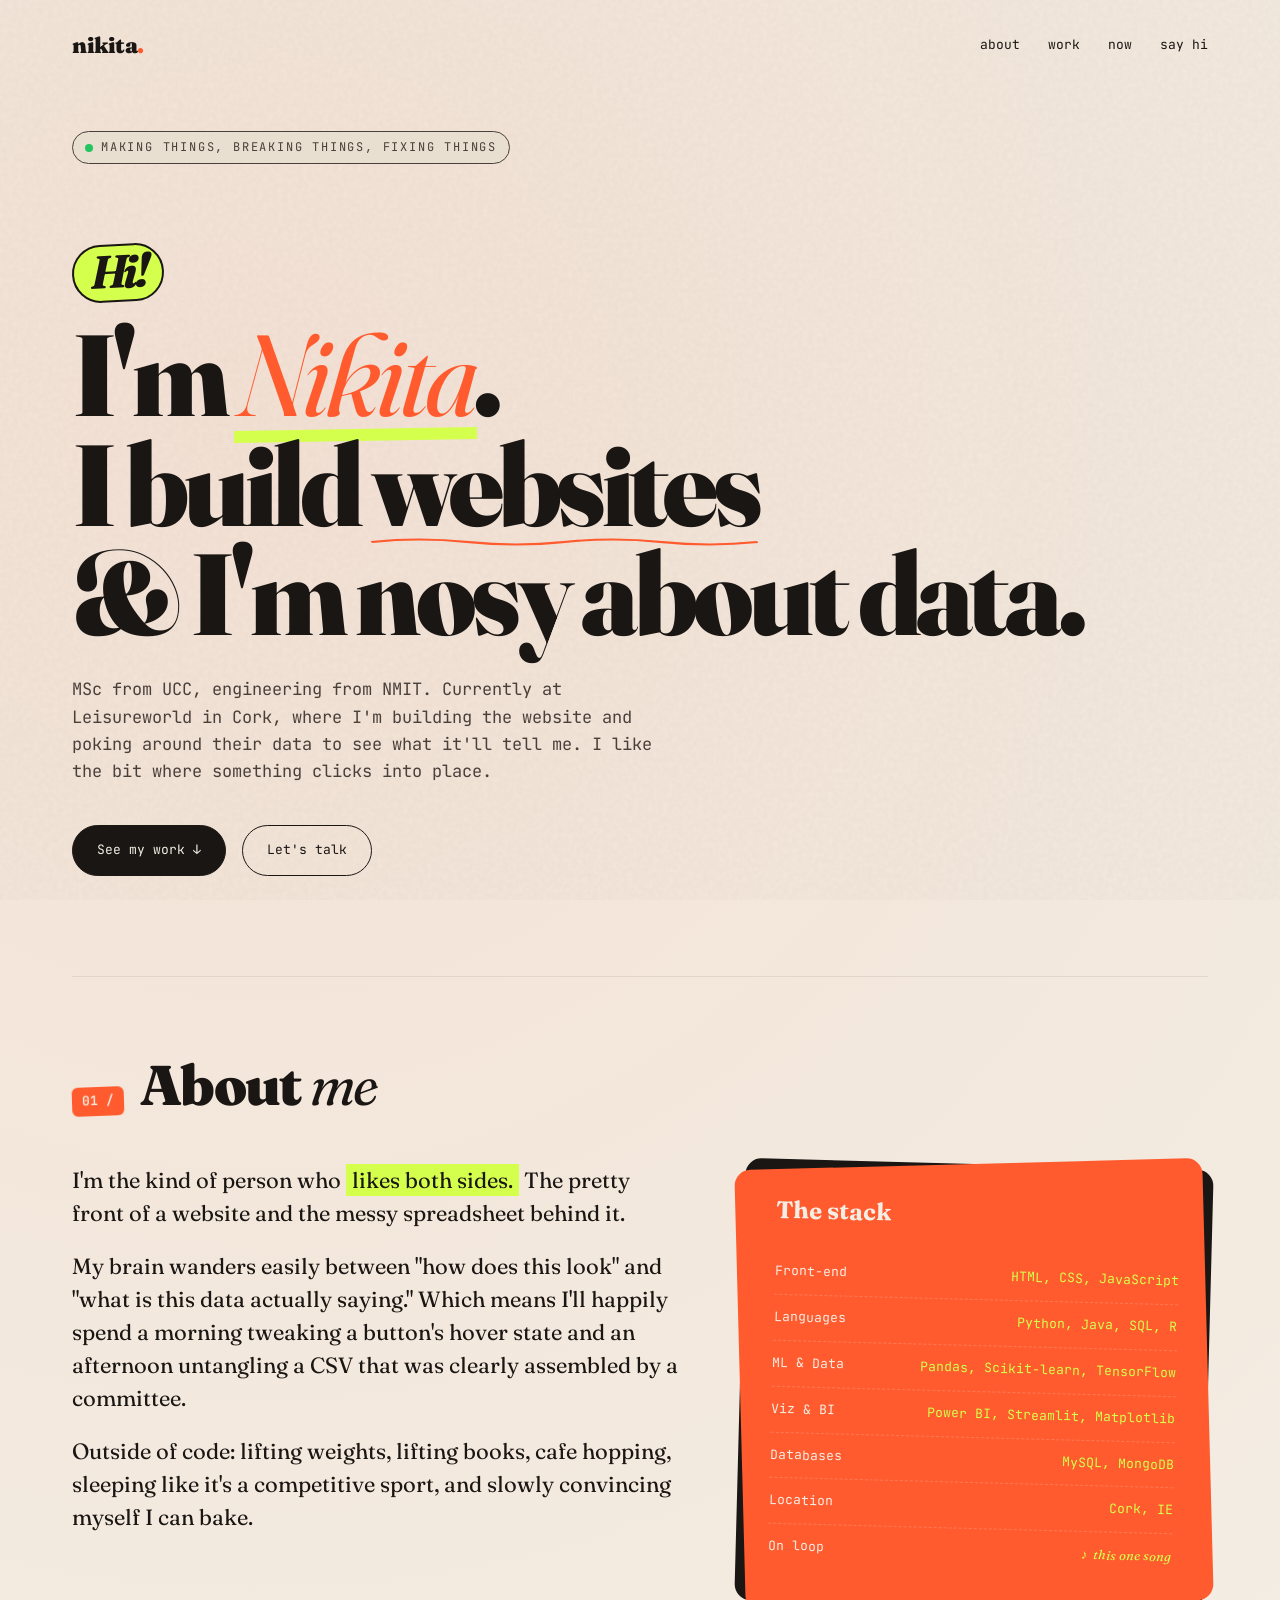
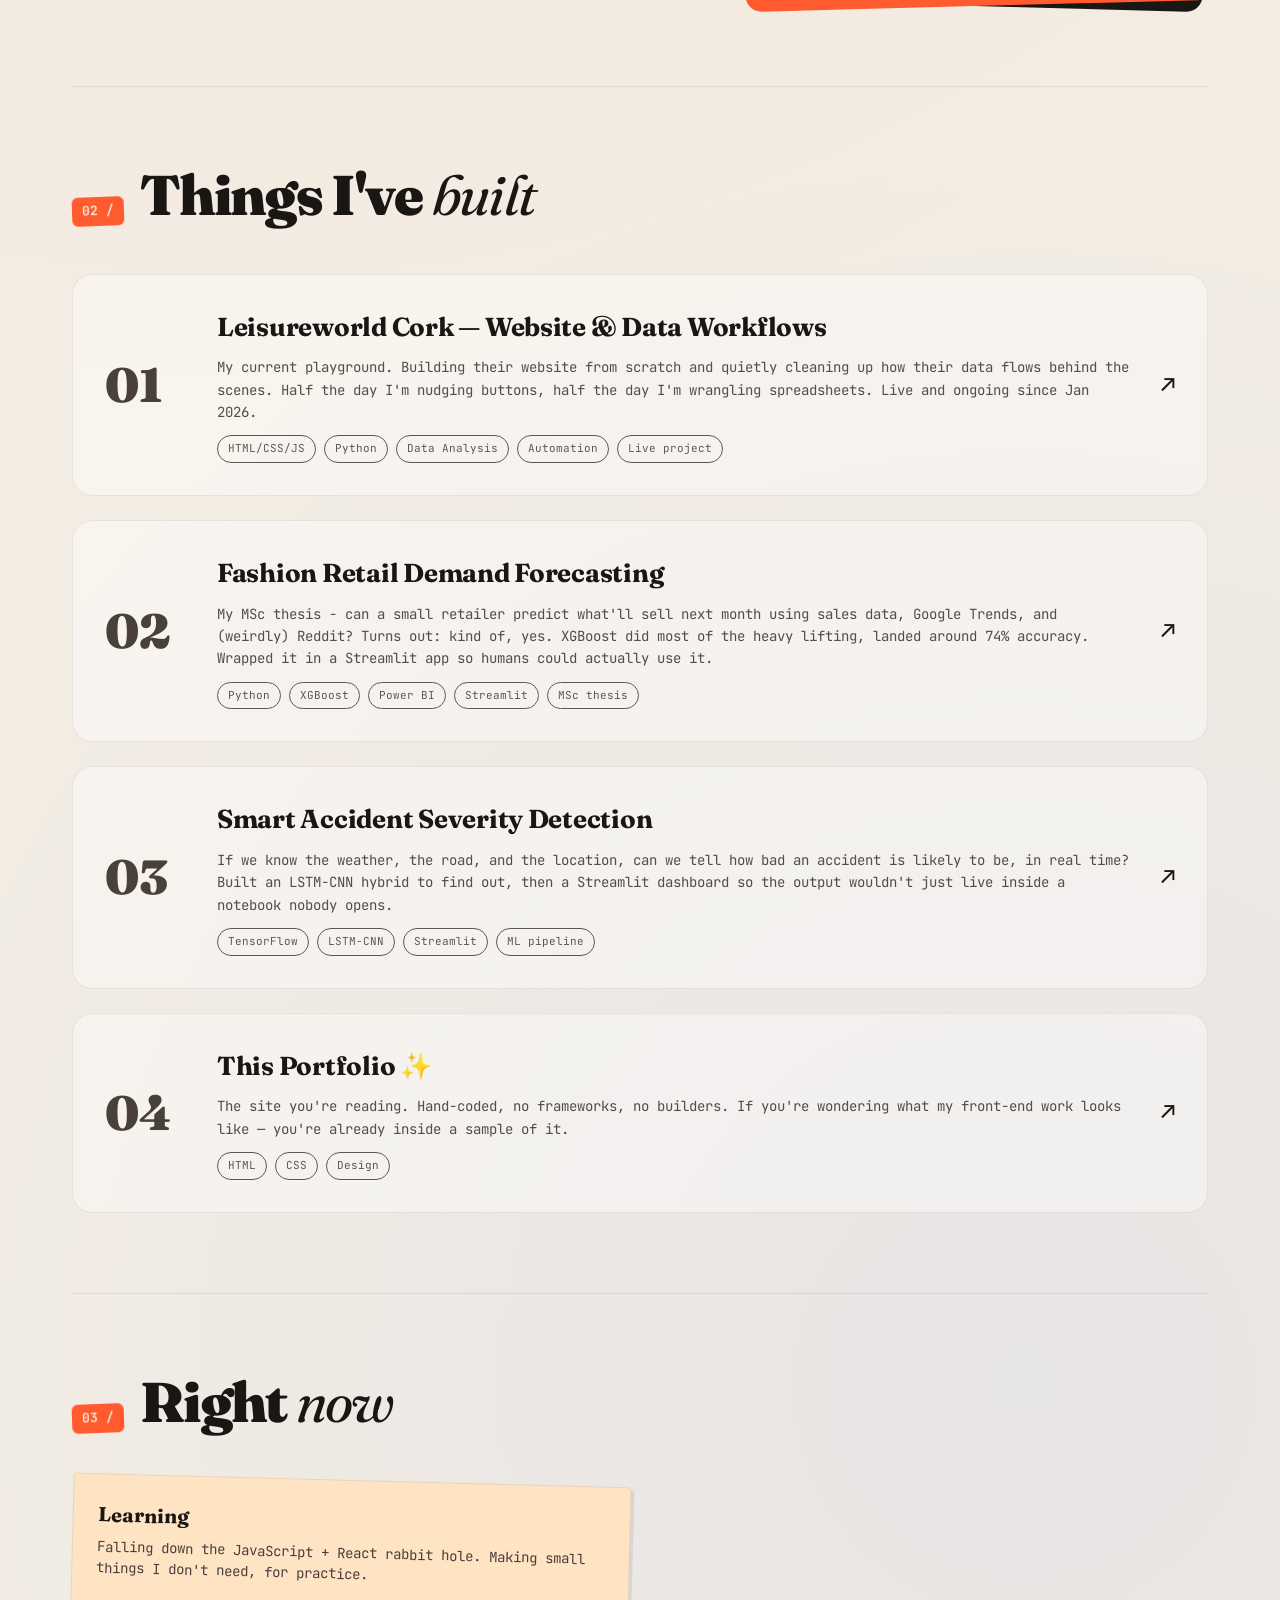
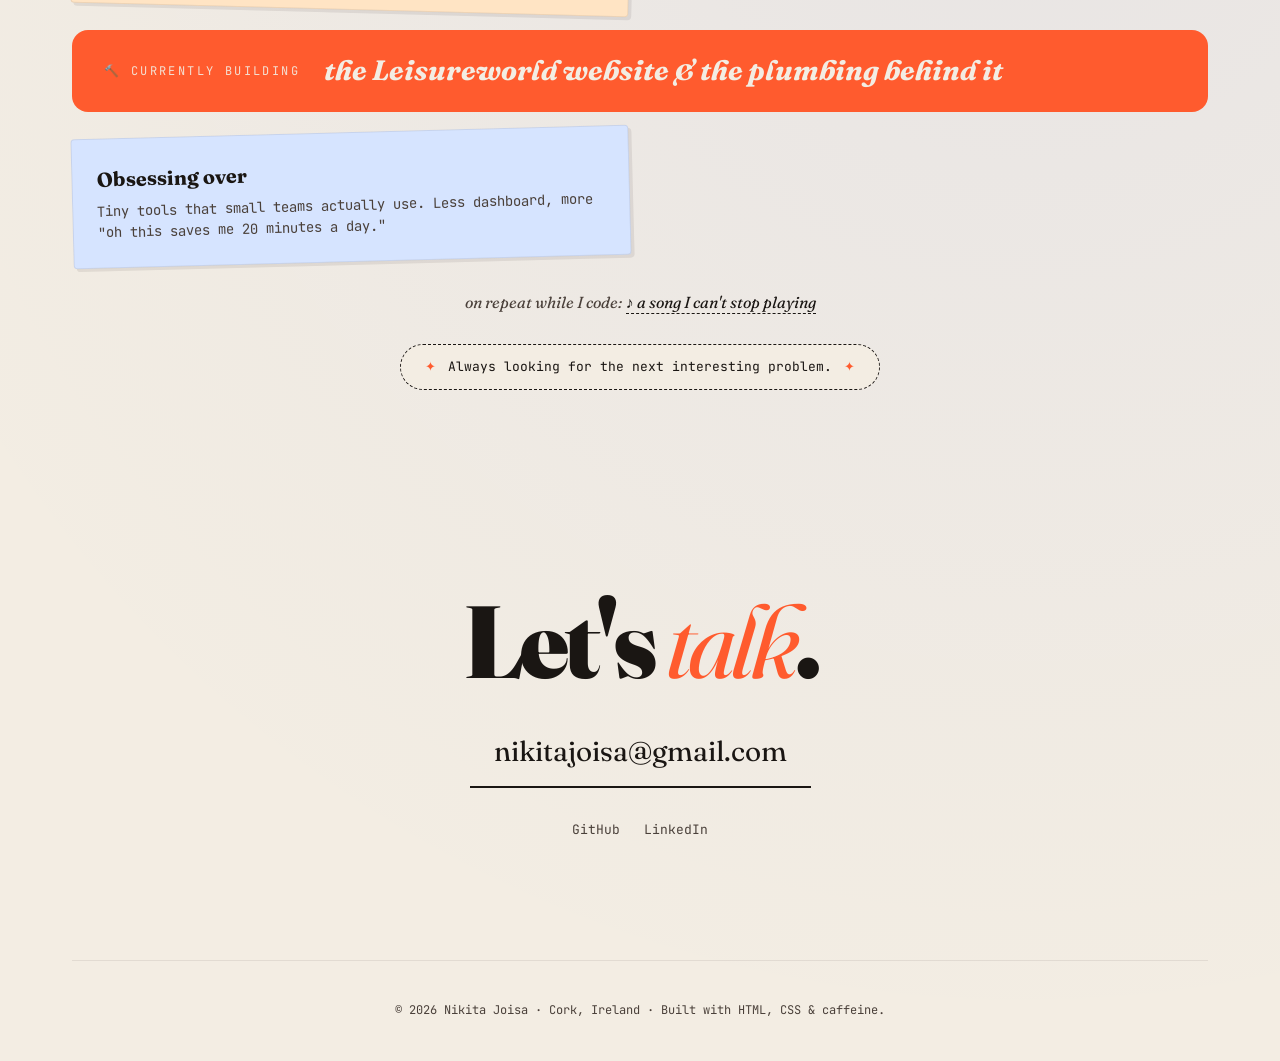
==== commit 416b49c9: "index.html" ====
--- a/index.html
+++ b/index.html
@@ -3,8 +3,27 @@
 <head>
   <meta charset="UTF-8" />
   <meta name="viewport" content="width=device-width, initial-scale=1.0" />
-  <title>Nikita Joisa Poertfolio</title>
-  <meta name="description" content="Nikita Joisa — MSc Business Analytics (UCC). Data science, web development, and small things built with care." />
+  <title>Nikita's little corner on the internet</title>
+  <meta name="description" content="Nikita Joisa - MSc Business Analytics (UCC). Data science, web development, and small things built with care." />
+
+  <!-- Open Graph: how the site looks when shared on LinkedIn, WhatsApp, Slack, etc. -->
+  <meta property="og:type" content="website" />
+  <meta property="og:title" content="Nikita's little corner on the internet" />
+  <meta property="og:description" content="MSc Business Analytics (UCC). I build websites and I'm nosy about data. Hand-coded, lightly tilted." />
+  <meta property="og:url" content="https://nikitajoisa.github.io/nikitajoisaportfolio/" />
+  <meta property="og:image" content="https://nikitajoisa.github.io/nikitajoisaportfolio/preview.png" />
+  <meta property="og:image:width" content="1200" />
+  <meta property="og:image:height" content="630" />
+  <meta property="og:site_name" content="nikita's corner of the internet" />
+
+  <!-- Twitter cards -->
+  <meta name="twitter:card" content="summary_large_image" />
+  <meta name="twitter:title" content="Nikita's little corner on the internet" />
+  <meta name="twitter:description" content="MSc Business Analytics (UCC). I build websites and I'm nosy about data." />
+  <meta name="twitter:image" content="https://nikitajoisa.github.io/nikitajoisaportfolio/preview.png" />
+
+  <!-- Favicon (the little icon in the browser tab) -->
+  <link rel="icon" type="image/svg+xml" href="data:image/svg+xml,%3Csvg xmlns='http://www.w3.org/2000/svg' viewBox='0 0 100 100'%3E%3Ccircle cx='50' cy='50' r='45' fill='%23ff5b2e'/%3E%3Ctext x='50' y='68' text-anchor='middle' font-family='Georgia,serif' font-size='55' font-style='italic' font-weight='900' fill='%23f3ede3'%3En%3C/text%3E%3C/svg%3E" />
 
   <!-- Google Fonts: Fraunces (display) + JetBrains Mono (body) -->
   <link rel="preconnect" href="https://fonts.googleapis.com">
@@ -91,13 +110,13 @@
         <a href="#" class="project">
           <div class="project-num">01</div>
           <div class="project-body">
-            <h3>Leisureworld Cork - Website &amp; Data Workflows</h3>
+            <h3>Leisureworld Cork — Website &amp; Data Workflows</h3>
             <p>My current playground. Building their website from scratch and quietly cleaning up how their data flows behind the scenes. Half the day I'm nudging buttons, half the day I'm wrangling spreadsheets. Live and ongoing since Jan 2026.</p>
             <div class="tags">
-              <span class="tag">HTML</span>
-              <span class="tag">CSS</span>
-              <span class="tag">JavaScript</span>
-              <span class="tag">PHP</span>
+              <span class="tag">HTML/CSS/JS</span>
+              <span class="tag">Python</span>
+              <span class="tag">Data Analysis</span>
+              <span class="tag">Automation</span>
               <span class="tag">Live project</span>
             </div>
           </div>
@@ -108,7 +127,7 @@
           <div class="project-num">02</div>
           <div class="project-body">
             <h3>Fashion Retail Demand Forecasting</h3>
-            <p>My MSc thesis — can a small retailer predict what'll sell next month using sales data, Google Trends, and (weirdly) Reddit? Turns out: kind of, yes. XGBoost did most of the heavy lifting, landed around 74% accuracy. Wrapped it in a Streamlit app so humans could actually use it.</p>
+            <p>My MSc thesis - can a small retailer predict what'll sell next month using sales data, Google Trends, and (weirdly) Reddit? Turns out: kind of, yes. XGBoost did most of the heavy lifting, landed around 74% accuracy. Wrapped it in a Streamlit app so humans could actually use it.</p>
             <div class="tags">
               <span class="tag">Python</span>
               <span class="tag">XGBoost</span>
@@ -139,7 +158,7 @@
           <div class="project-num">04</div>
           <div class="project-body">
             <h3>This Portfolio ✨</h3>
-            <p>The site you're reading. Hand-coded, no frameworks, no builders. If you're wondering what my front-end work looks like, you're already inside a sample of it.</p>
+            <p>The site you're reading. Hand-coded, no frameworks, no builders. If you're wondering what my front-end work looks like — you're already inside a sample of it.</p>
             <div class="tags">
               <span class="tag">HTML</span>
               <span class="tag">CSS</span>
@@ -200,7 +219,7 @@
     <!-- CONTACT -->
     <section class="contact" id="contact">
       <h2>Let's <em>talk</em>.</h2>
-      <a href="mailto:nikitajoisa@gmail.com" class="email">nikitajoisaie@gmail.com</a>
+      <a href="mailto:nikitajoisa@gmail.com" class="email">nikitajoisa@gmail.com</a>
       <div class="socials">
         <a href="https://github.com/nikitajoisa" target="_blank" rel="noopener">GitHub</a>
         <a href="https://www.linkedin.com/in/nikitajoisa/" target="_blank" rel="noopener">LinkedIn</a>
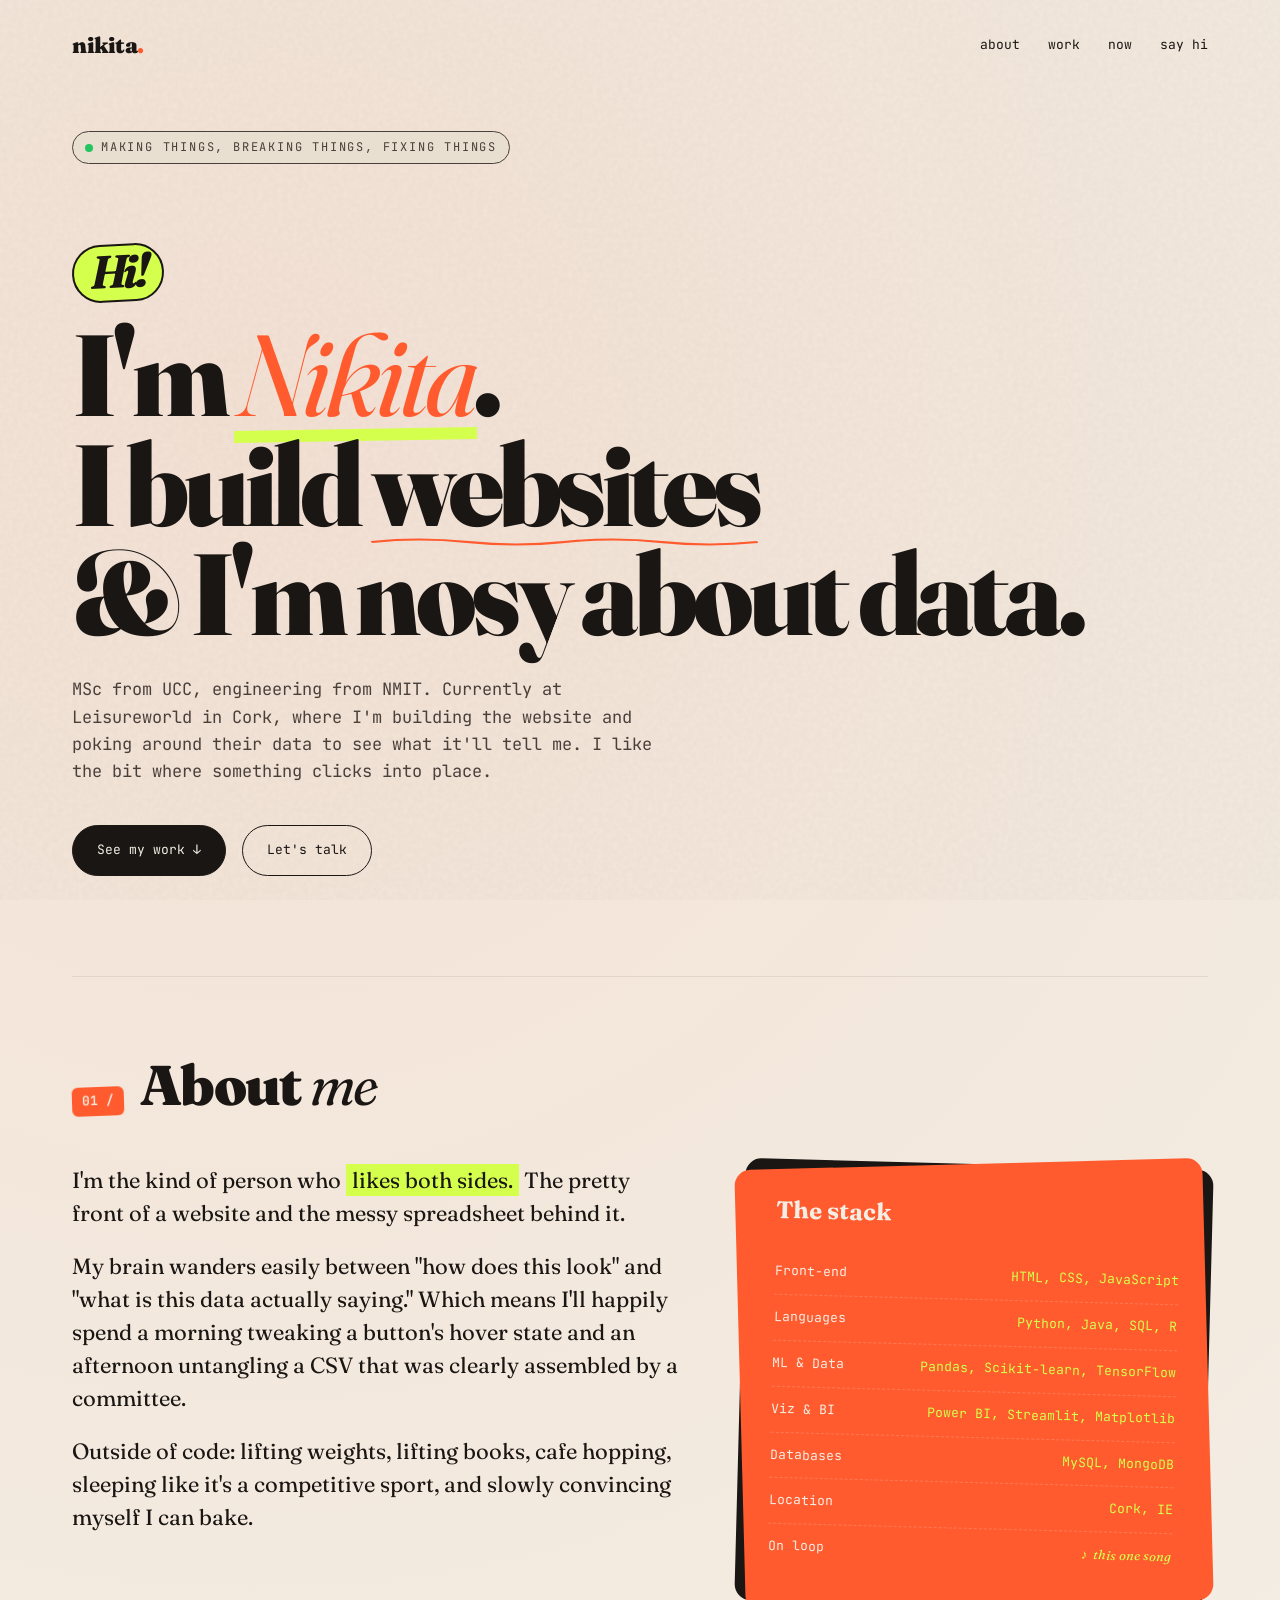
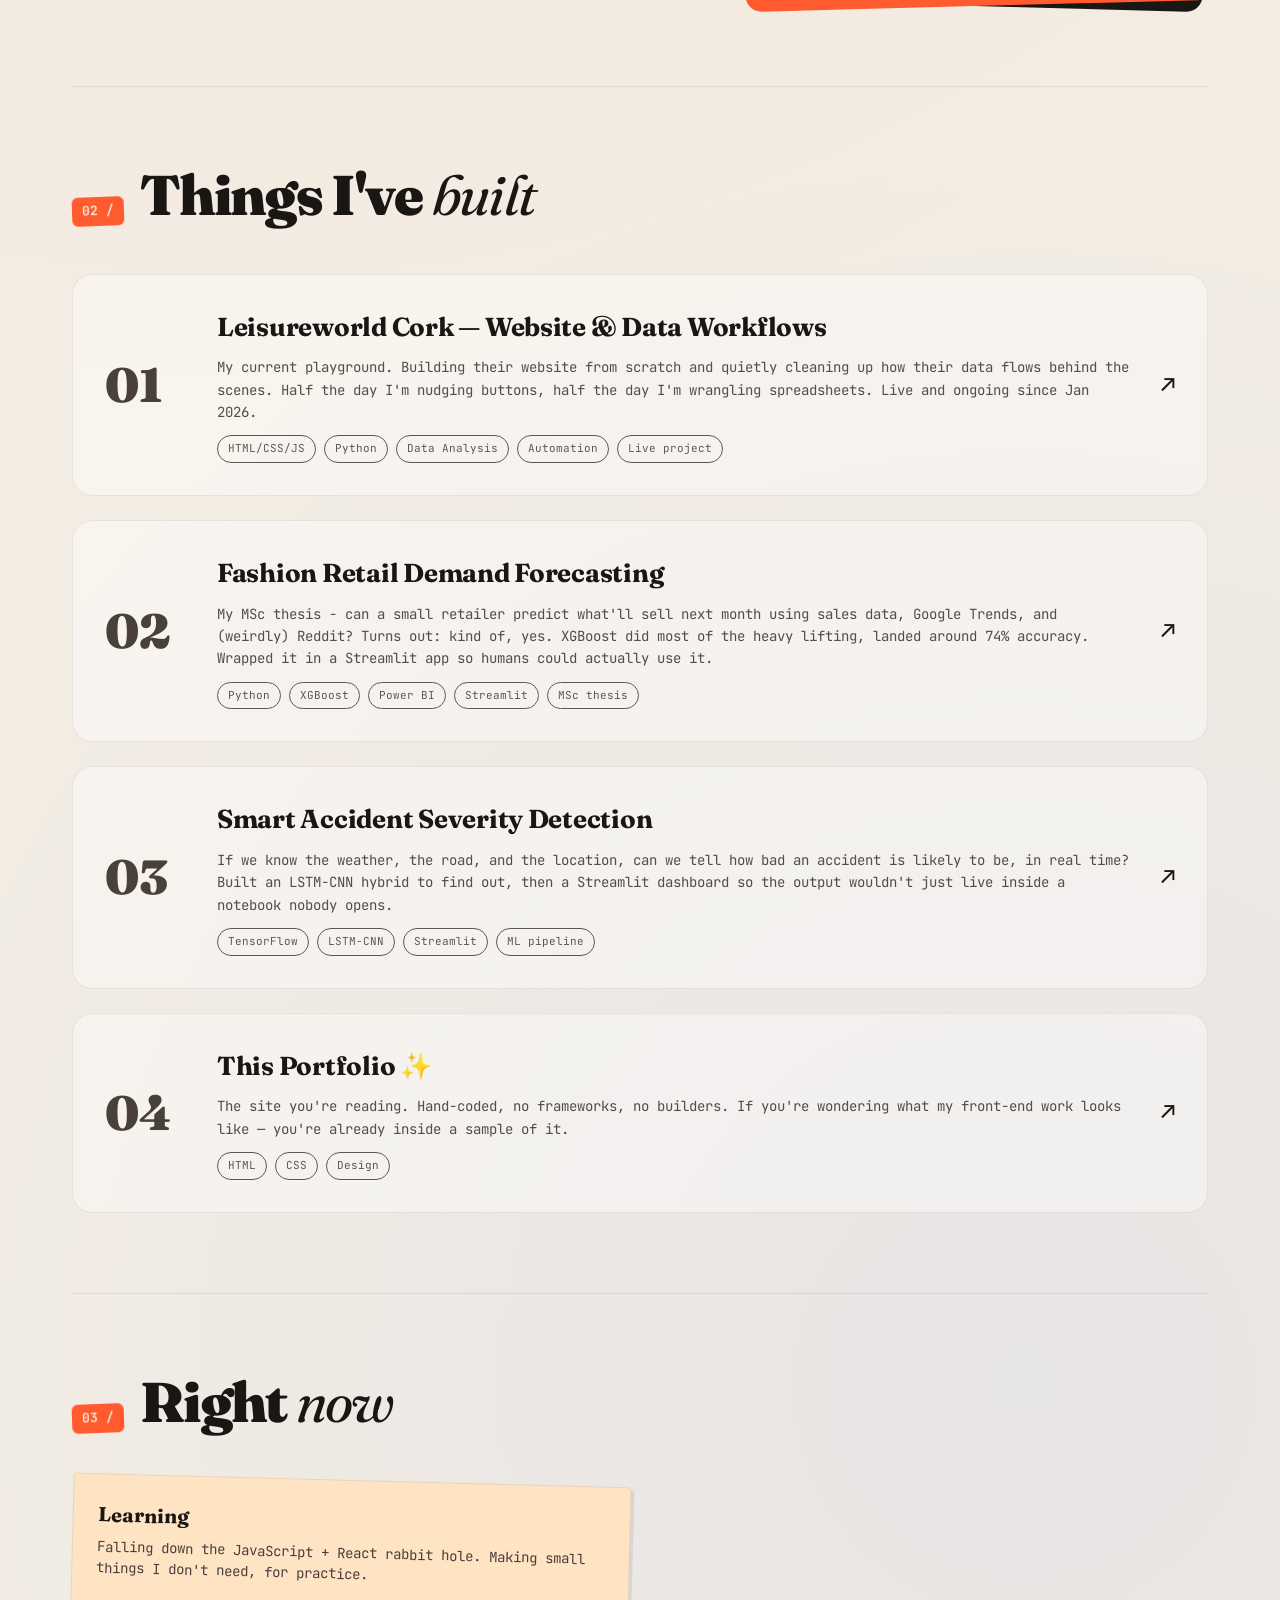
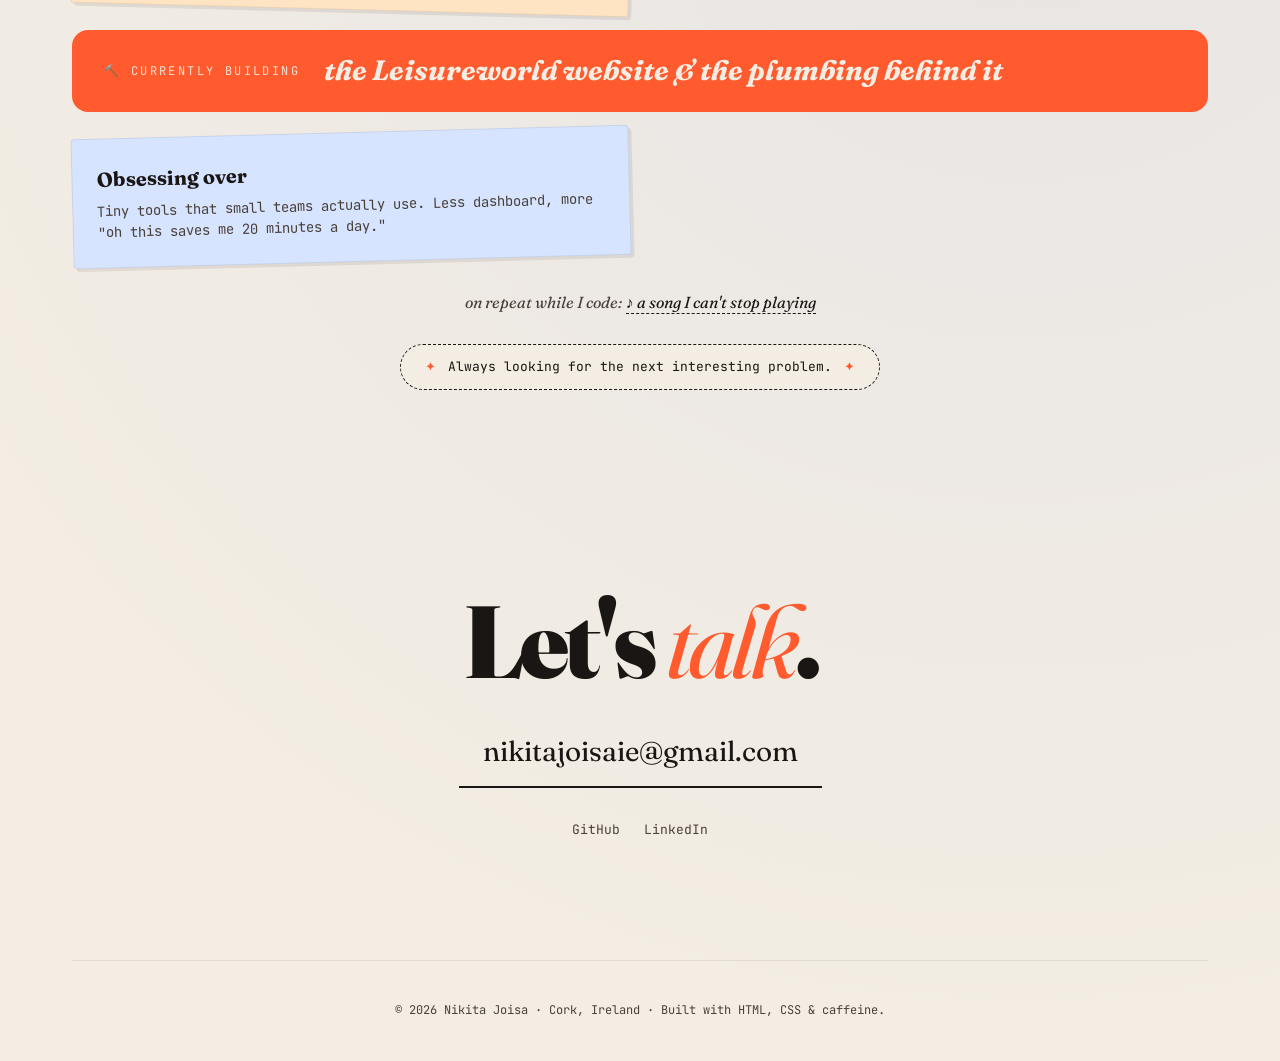
==== commit d72d4893: "index.html" ====
--- a/index.html
+++ b/index.html
@@ -219,7 +219,7 @@
     <!-- CONTACT -->
     <section class="contact" id="contact">
       <h2>Let's <em>talk</em>.</h2>
-      <a href="mailto:nikitajoisa@gmail.com" class="email">nikitajoisa@gmail.com</a>
+      <a href="mailto:nikitajoisa@gmail.com" class="email">nikitajoisaie@gmail.com</a>
       <div class="socials">
         <a href="https://github.com/nikitajoisa" target="_blank" rel="noopener">GitHub</a>
         <a href="https://www.linkedin.com/in/nikitajoisa/" target="_blank" rel="noopener">LinkedIn</a>
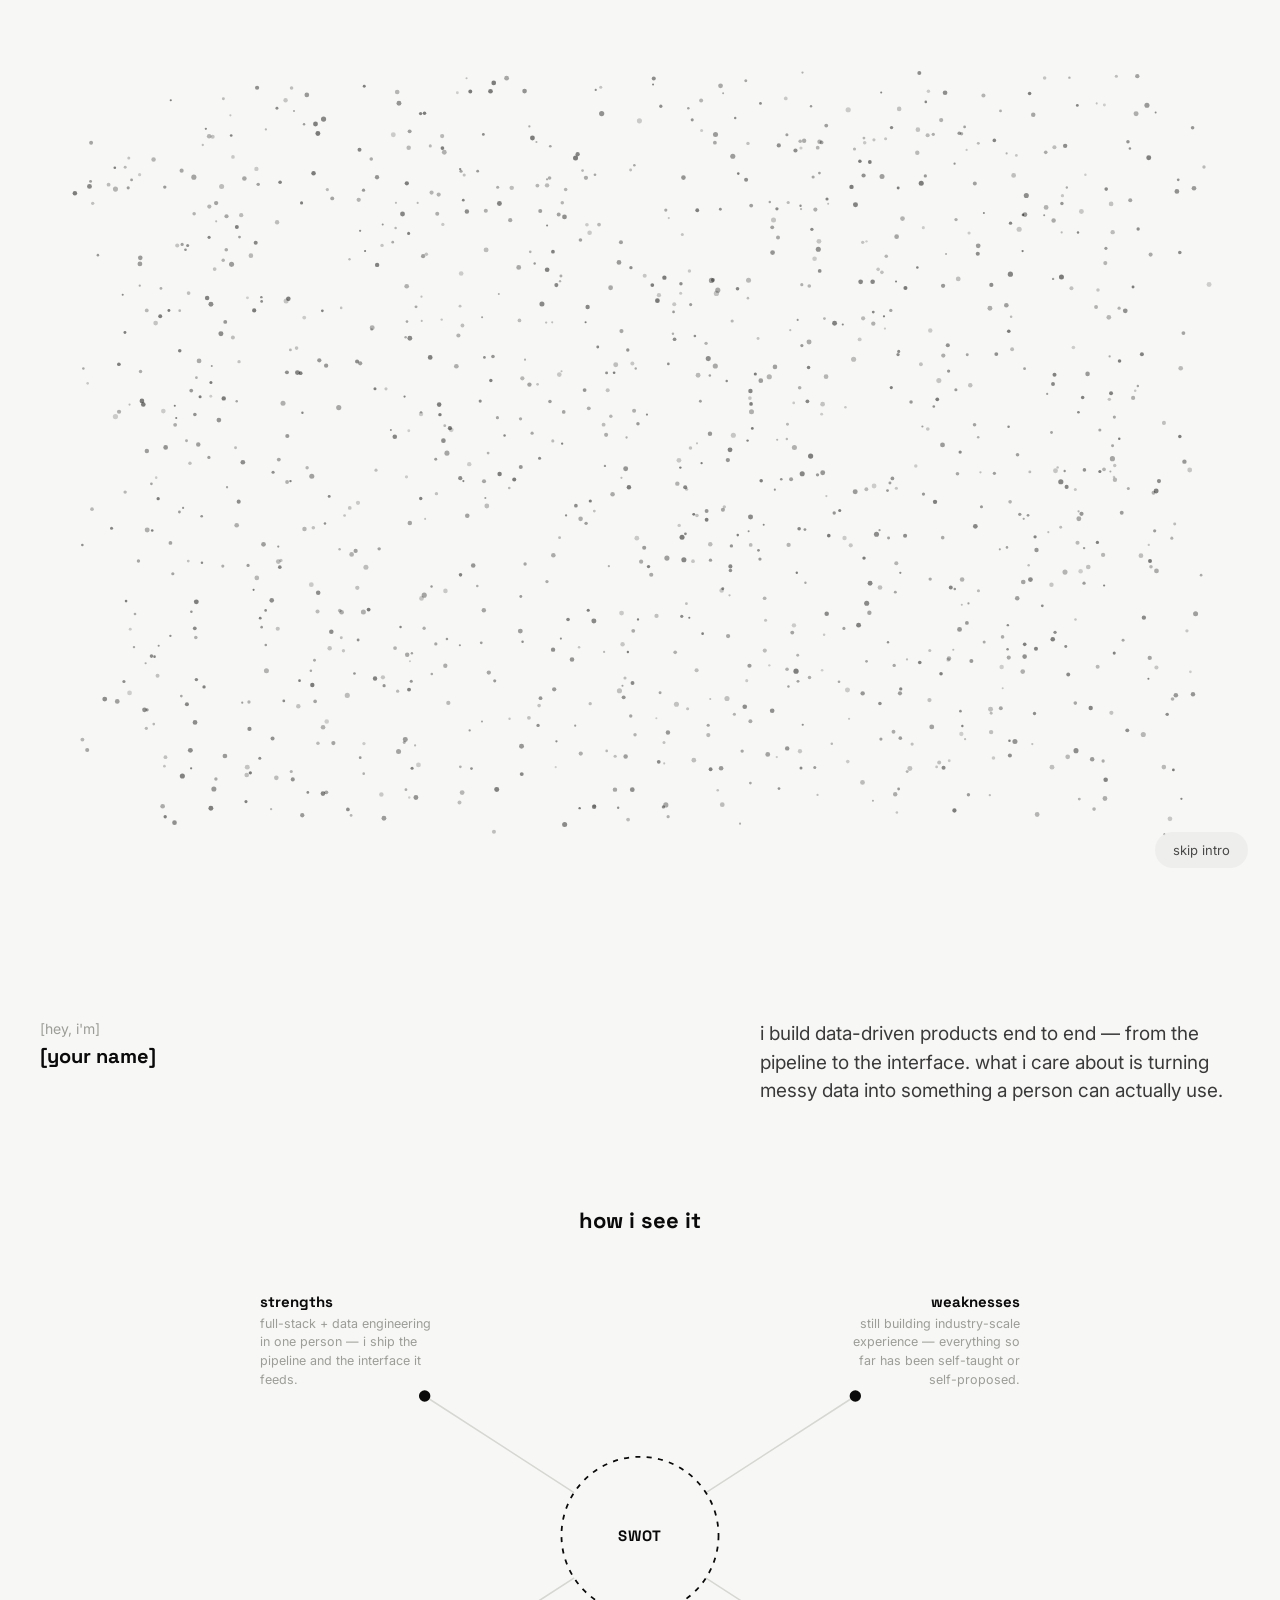
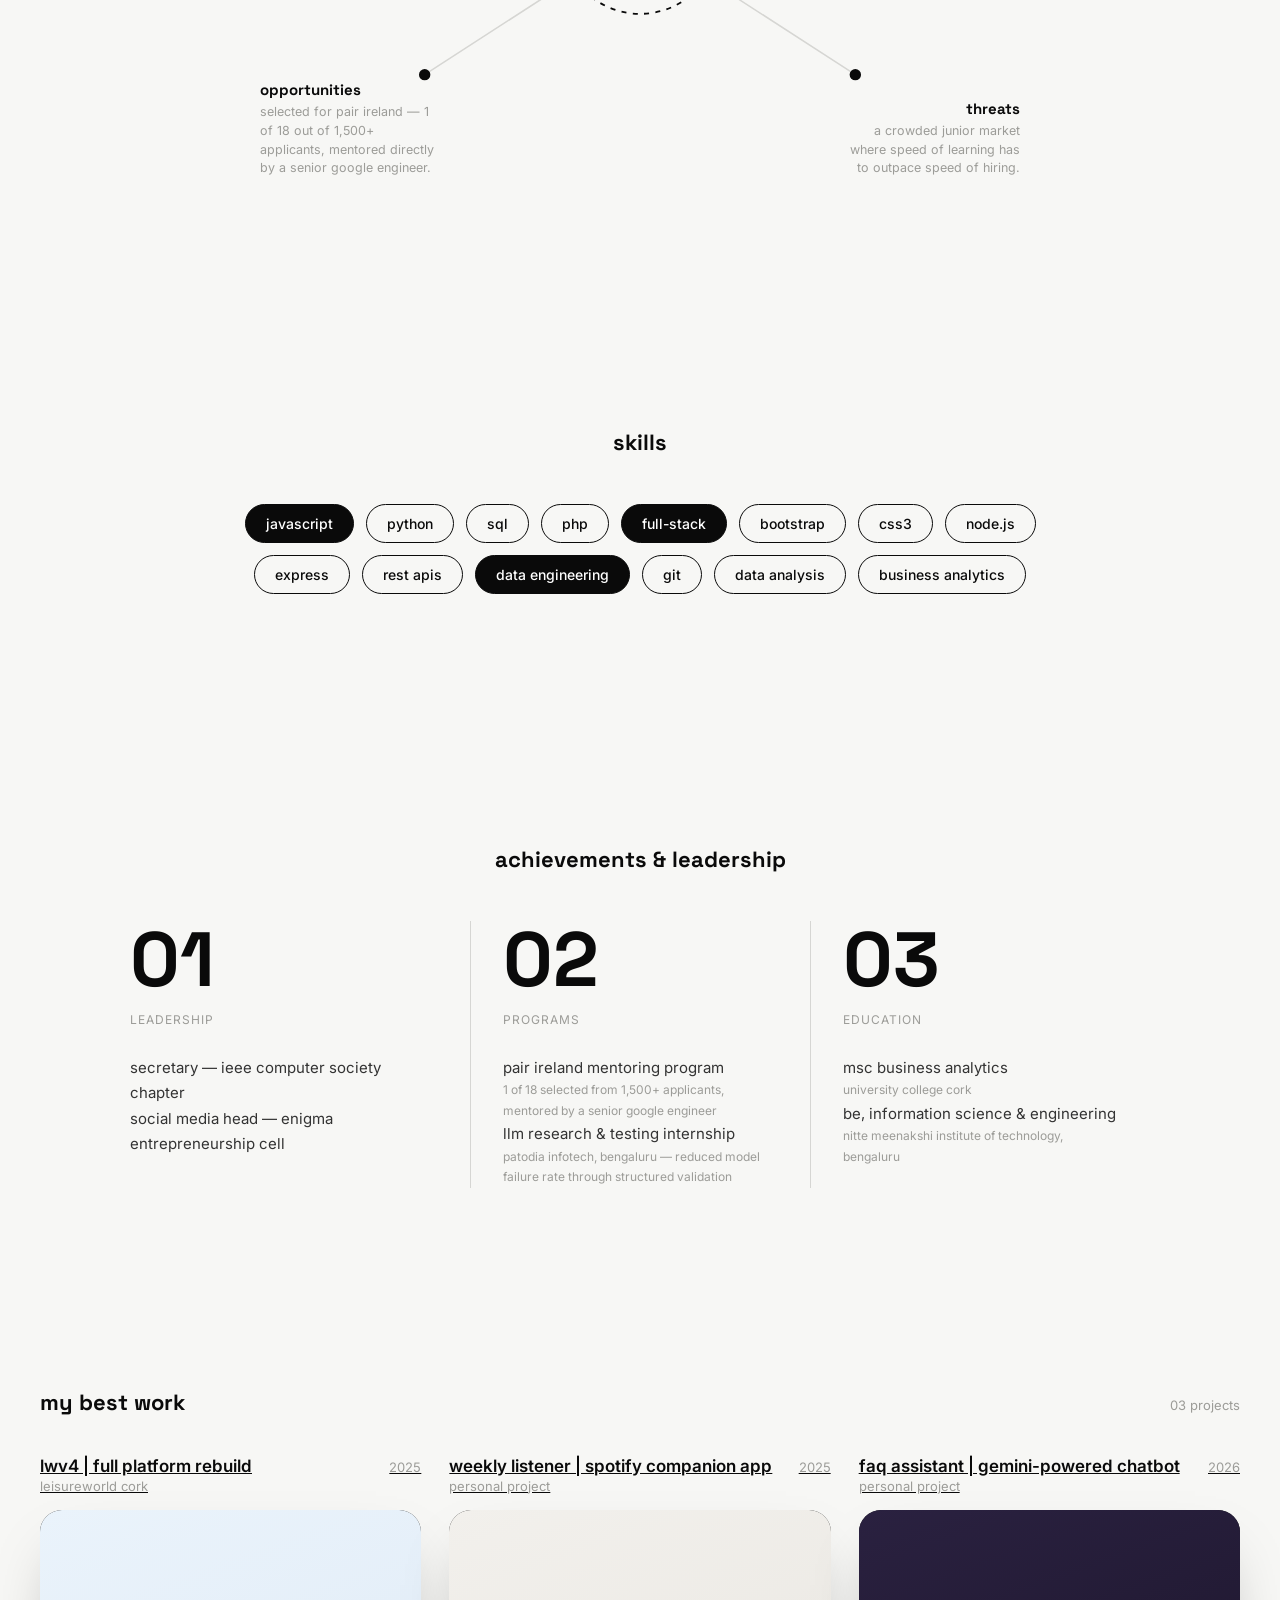
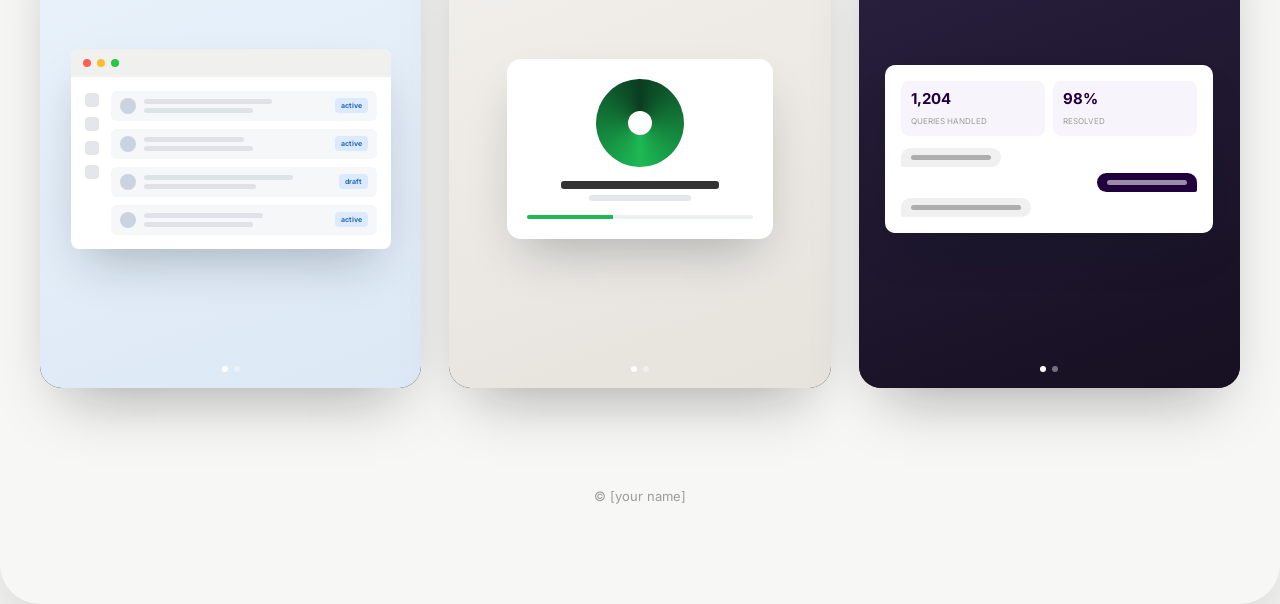
==== commit 66db759d: "complete redesign" ====
--- a/index.html
+++ b/index.html
@@ -1,241 +1,1163 @@
 <!DOCTYPE html>
 <html lang="en">
 <head>
-  <meta charset="UTF-8" />
-  <meta name="viewport" content="width=device-width, initial-scale=1.0" />
-  <title>Nikita's little corner on the internet</title>
-  <meta name="description" content="Nikita Joisa - MSc Business Analytics (UCC). Data science, web development, and small things built with care." />
-
-  <!-- Open Graph: how the site looks when shared on LinkedIn, WhatsApp, Slack, etc. -->
-  <meta property="og:type" content="website" />
-  <meta property="og:title" content="Nikita's little corner on the internet" />
-  <meta property="og:description" content="MSc Business Analytics (UCC). I build websites and I'm nosy about data. Hand-coded, lightly tilted." />
-  <meta property="og:url" content="https://nikitajoisa.github.io/nikitajoisaportfolio/" />
-  <meta property="og:image" content="https://nikitajoisa.github.io/nikitajoisaportfolio/preview.png" />
-  <meta property="og:image:width" content="1200" />
-  <meta property="og:image:height" content="630" />
-  <meta property="og:site_name" content="nikita's corner of the internet" />
-
-  <!-- Twitter cards -->
-  <meta name="twitter:card" content="summary_large_image" />
-  <meta name="twitter:title" content="Nikita's little corner on the internet" />
-  <meta name="twitter:description" content="MSc Business Analytics (UCC). I build websites and I'm nosy about data." />
-  <meta name="twitter:image" content="https://nikitajoisa.github.io/nikitajoisaportfolio/preview.png" />
-
-  <!-- Favicon (the little icon in the browser tab) -->
-  <link rel="icon" type="image/svg+xml" href="data:image/svg+xml,%3Csvg xmlns='http://www.w3.org/2000/svg' viewBox='0 0 100 100'%3E%3Ccircle cx='50' cy='50' r='45' fill='%23ff5b2e'/%3E%3Ctext x='50' y='68' text-anchor='middle' font-family='Georgia,serif' font-size='55' font-style='italic' font-weight='900' fill='%23f3ede3'%3En%3C/text%3E%3C/svg%3E" />
-
-  <!-- Google Fonts: Fraunces (display) + JetBrains Mono (body) -->
-  <link rel="preconnect" href="https://fonts.googleapis.com">
-  <link rel="preconnect" href="https://fonts.gstatic.com" crossorigin>
-  <link href="https://fonts.googleapis.com/css2?family=Fraunces:ital,opsz,wght@0,9..144,400;0,9..144,700;0,9..144,900;1,9..144,700&family=JetBrains+Mono:wght@400;600&display=swap" rel="stylesheet">
-
-  <!-- My stylesheet -->
-  <link rel="stylesheet" href="styles.css">
+<meta charset="UTF-8">
+<meta name="viewport" content="width=device-width, initial-scale=1.0">
+<title>[your name] — portfolio</title>
+<style>
+  @import url('https://fonts.googleapis.com/css2?family=Space+Grotesk:wght@400;500;700&family=Inter:wght@400;500;600&display=swap');
+
+  :root{
+    --bg: #f7f7f5;
+    --ink: #0a0a0a;
+    --grey-0: #d6d6d3;
+    --grey-1: #9c9c98;
+    --pill: #ececea;
+    --pill-ink: #111111;
+  }
+
+  *{ margin:0; padding:0; box-sizing:border-box; }
+
+  html{ scroll-behavior:smooth; }
+
+  body{
+    background:var(--bg);
+    color:var(--ink);
+    font-family:'Inter', sans-serif;
+    overflow-x:hidden;
+    cursor:default;
+  }
+
+  /* ---------- PRELOADER (particles scatter → form "nikita") ---------- */
+  #preloader{
+    position:fixed;
+    inset:0;
+    z-index:200;
+    background:var(--bg);
+    transition:transform .9s cubic-bezier(.76,0,.24,1), opacity .6s ease .1s;
+  }
+  #preloader.hide{
+    transform:translateY(-100%);
+    opacity:0;
+    pointer-events:none;
+  }
+  #particleCanvas{
+    position:absolute;
+    inset:0;
+    width:100%;
+    height:100%;
+    display:block;
+  }
+  .skip-intro{
+    position:absolute;
+    bottom:32px;
+    right:32px;
+    background:var(--pill);
+    color:var(--pill-ink);
+    border:none;
+    padding:10px 18px;
+    border-radius:999px;
+    font-size:13px;
+    font-family:'Inter', sans-serif;
+    cursor:pointer;
+    opacity:.75;
+    transition:opacity .2s ease;
+  }
+  .skip-intro:hover{ opacity:1; }
+
+  /* ---------- NAV ---------- */
+  nav{
+    position:fixed;
+    top:0; left:0; right:0;
+    display:flex;
+    align-items:center;
+    justify-content:space-between;
+    padding:24px 32px;
+    z-index:50;
+    pointer-events:none;
+  }
+  nav > *{ pointer-events:auto; }
+
+  .pill{
+    display:inline-flex;
+    align-items:center;
+    gap:8px;
+    padding:10px 18px;
+    border-radius:999px;
+    background:var(--pill);
+    color:var(--pill-ink);
+    font-size:13px;
+    font-weight:500;
+    border:none;
+    cursor:pointer;
+    transition:background .25s ease, transform .25s ease;
+  }
+  .pill:hover{ transform:translateY(-1px); }
+  .dot{ width:7px; height:7px; border-radius:50%; background:var(--pill-ink); display:inline-block; }
+
+  .menu-pill{
+    background:var(--ink);
+    color:#fff;
+    padding:10px 6px 10px 20px;
+    font-weight:600;
+    font-size:13px;
+    letter-spacing:.02em;
+  }
+  .menu-pill span.bracket{ opacity:.5; margin-right:14px; font-weight:400; }
+  .menu-pill .menu-btn{
+    background:#fff;
+    color:var(--ink);
+    border-radius:999px;
+    padding:8px 18px;
+    margin-left:10px;
+  }
+
+  .lang-pill{ background:#8fd3ff; color:#00304a; padding:8px 8px; }
+  .lang-pill .dot{ background:#fff; }
+
+  /* ---------- HERO ---------- */
+  .hero{
+    position:relative;
+    min-height:100vh;
+    display:flex;
+    flex-direction:column;
+    justify-content:center;
+    padding-top:110px;
+    overflow:hidden;
+  }
+
+  .hero-meta{
+    display:flex;
+    justify-content:space-between;
+    padding:0 40px;
+    font-size:13px;
+    color:var(--grey-1);
+    margin-bottom:40px;
+  }
+  .hero-meta .listen{ display:flex; align-items:center; gap:8px; }
+  .hero-meta .ring{
+    width:8px; height:8px; border-radius:50%;
+    border:1.5px solid var(--grey-1);
+  }
+
+  .portrait-wrap{
+    position:relative;
+    width:340px;
+    aspect-ratio:3/4;
+    margin:0 auto;
+    z-index:2;
+    border-radius:2px;
+    overflow:hidden;
+    background:linear-gradient(150deg,#3a3a3a 0%,#161616 45%,#4a4a4a 100%);
+  }
+  .portrait-wrap.top-slot{ z-index:2; }
+  .portrait-wrap svg{ width:100%; height:100%; display:block; }
+  .portrait-wrap video{ width:100%; height:100%; object-fit:cover; display:block; }
+  .portrait-wrap canvas{ width:100%; height:100%; display:block; }
+  .portrait-wrap img{ width:100%; height:100%; object-fit:cover; display:block; }
+  .portrait-caption{
+    text-align:center;
+    margin-top:14px;
+    font-size:13px;
+    color:var(--grey-1);
+    letter-spacing:.02em;
+  }
+
+  .marquee-layer{
+    position:absolute;
+    top:0; left:0; right:0; bottom:0;
+    display:flex;
+    align-items:center;
+    pointer-events:none;
+  }
+  /* black copy sits under the photo */
+  .marquee-layer.layer-black{ z-index:1; }
+  /* white copy sits above the photo, but is clipped (via JS) to exactly
+     the photo's rectangle, so it's only ever visible there */
+  .marquee-layer.layer-white{ z-index:3; }
+
+  .marquee-track{
+    display:flex;
+    white-space:nowrap;
+    animation:scrollLeft 22s linear infinite;
+    will-change:transform;
+  }
+  .marquee-track span{
+    font-family:'Space Grotesk', sans-serif;
+    font-weight:700;
+    font-size:clamp(64px, 11vw, 150px);
+    line-height:1;
+    padding-right:0.35em;
+    letter-spacing:-0.01em;
+  }
+  .layer-black .marquee-track span{ color:#0a0a0a; }
+  .layer-white .marquee-track span{ color:#ffffff; }
+  .marquee-track .sep{ opacity:.9; }
+
+  @keyframes scrollLeft{
+    from{ transform:translateX(0); }
+    to{ transform:translateX(-50%); }
+  }
+
+  /* ---------- INTRO ROW (appears on scroll) ---------- */
+  .intro{
+    max-width:1400px;
+    margin:120px auto 0;
+    padding:0 40px;
+    display:grid;
+    grid-template-columns:1fr 1fr;
+    gap:40px;
+    opacity:0;
+    transform:translateY(24px);
+    transition:opacity .8s ease, transform .8s ease;
+  }
+  .intro.visible{ opacity:1; transform:translateY(0); }
+
+  .intro .eyebrow{ font-size:14px; color:var(--grey-1); margin-bottom:6px; }
+  .intro .who{ font-family:'Space Grotesk', sans-serif; font-size:20px; font-weight:700; }
+  .intro .desc{
+    font-size:19px;
+    line-height:1.5;
+    color:#3a3a3a;
+    max-width:480px;
+    justify-self:end;
+    text-align:left;
+  }
+
+  /* ---------- SKILLS (pop in on scroll) ---------- */
+  .skills{
+    padding:100px 40px;
+    max-width:900px;
+    margin:0 auto;
+  }
+  .section-head{
+    text-align:center;
+    margin-bottom:48px;
+  }
+  .section-head h2{
+    font-family:'Space Grotesk', sans-serif;
+    font-size:22px;
+    font-weight:700;
+  }
+  .skills-cloud{
+    display:flex;
+    flex-wrap:wrap;
+    justify-content:center;
+    gap:12px;
+  }
+  .skill-pill{
+    border:1.5px solid var(--ink);
+    border-radius:999px;
+    padding:10px 20px;
+    font-size:14px;
+    font-weight:500;
+    opacity:0;
+    transform:translateY(14px) scale(.92);
+    transition:opacity .5s ease, transform .5s cubic-bezier(.16,1,.3,1);
+  }
+  .skill-pill.visible{ opacity:1; transform:translateY(0) scale(1); }
+  .skill-pill.filled{ background:var(--ink); color:#fff; border-color:var(--ink); }
+
+  /* ---------- ACHIEVEMENTS (numbered columns) ---------- */
+  .achievements{
+    padding:100px 40px 120px;
+    max-width:1100px;
+    margin:0 auto;
+  }
+  .ach-grid{
+    display:grid;
+    grid-template-columns:repeat(3, 1fr);
+  }
+  .ach-col{
+    border-left:1px solid var(--grey-0);
+    padding:0 32px;
+  }
+  .ach-col:first-child{ border-left:none; padding-left:0; }
+  .ach-num{
+    font-family:'Space Grotesk', sans-serif;
+    font-weight:700;
+    font-size:clamp(48px, 6vw, 84px);
+    line-height:1;
+  }
+  .ach-label{
+    font-size:12px;
+    letter-spacing:.08em;
+    color:var(--grey-1);
+    margin:14px 0 28px;
+    text-transform:uppercase;
+  }
+  .ach-list{ list-style:none; }
+  .ach-list li{
+    font-size:15px;
+    line-height:1.7;
+    color:#333;
+  }
+  .ach-list li small{
+    display:block;
+    color:var(--grey-1);
+    font-size:12px;
+  }
+
+  @media (max-width:800px){
+    .ach-grid{ grid-template-columns:1fr; }
+    .ach-col{ border-left:none; padding:0 0 40px; border-top:1px solid var(--grey-0); padding-top:32px; }
+    .ach-col:first-child{ border-top:none; padding-top:0; }
+  }
+
+  /* ---------- SWOT (geometry animation) ---------- */
+  .swot{
+    padding:100px 40px 140px;
+  }
+  .swot-diagram{
+    position:relative;
+    max-width:760px;
+    margin:0 auto;
+  }
+  .swot-svg{ width:100%; height:auto; display:block; }
+  .swot-svg .swot-line{
+    stroke:var(--grey-0);
+    stroke-width:1.2;
+    fill:none;
+    stroke-dasharray:220;
+    stroke-dashoffset:220;
+    transition:stroke-dashoffset .55s cubic-bezier(.65,0,.35,1);
+  }
+  /* the sequence lives entirely in these four delay values —
+     each line waits for the circle, then for the line before it */
+  .swot-diagram.in-view .swot-svg .line-1{ stroke-dashoffset:0; transition-delay:.6s; }
+  .swot-diagram.in-view .swot-svg .line-2{ stroke-dashoffset:0; transition-delay:1.3s; }
+  .swot-diagram.in-view .swot-svg .line-3{ stroke-dashoffset:0; transition-delay:2.0s; }
+  .swot-diagram.in-view .swot-svg .line-4{ stroke-dashoffset:0; transition-delay:2.7s; }
+
+  .swot-svg .swot-circle{
+    fill:var(--bg);
+    stroke:var(--ink);
+    stroke-width:1.4;
+    stroke-dasharray:4 5;
+    transform-origin:300px 200px;
+    transform:scale(0);
+    transition:transform .6s cubic-bezier(.34,1.56,.64,1);
+  }
+  .swot-diagram.in-view .swot-svg .swot-circle{ transform:scale(1); }
+
+  .swot-svg .swot-node{
+    fill:var(--ink);
+    opacity:0;
+    transform-origin:center;
+    transform:scale(0);
+    transition:opacity .25s ease, transform .25s cubic-bezier(.34,1.56,.64,1);
+  }
+  .swot-diagram.in-view .swot-svg .n1{ opacity:1; transform:scale(1); transition-delay:1.05s; }
+  .swot-diagram.in-view .swot-svg .n2{ opacity:1; transform:scale(1); transition-delay:1.75s; }
+  .swot-diagram.in-view .swot-svg .n3{ opacity:1; transform:scale(1); transition-delay:2.45s; }
+  .swot-diagram.in-view .swot-svg .n4{ opacity:1; transform:scale(1); transition-delay:3.15s; }
+
+  .swot-center{
+    position:absolute;
+    top:50%; left:50%;
+    transform:translate(-50%,-50%) scale(0);
+    font-family:'Space Grotesk', sans-serif;
+    font-weight:700;
+    font-size:15px;
+    letter-spacing:.05em;
+    opacity:0;
+    transition:opacity .4s ease .3s, transform .4s cubic-bezier(.34,1.56,.64,1) .3s;
+  }
+  .swot-diagram.in-view .swot-center{ opacity:1; transform:translate(-50%,-50%) scale(1); }
+
+  .swot-label{
+    position:absolute;
+    width:180px;
+    opacity:0;
+    transform:translateY(10px);
+    transition:opacity .45s ease, transform .45s ease;
+  }
+  .swot-label .l-title{ font-family:'Space Grotesk', sans-serif; font-weight:700; font-size:15px; margin-bottom:4px; }
+  .swot-label .l-desc{ font-size:12.5px; line-height:1.5; color:var(--grey-1); }
+  .swot-label.pos-tl{ top:2%; left:0; text-align:left; }
+  .swot-label.pos-tr{ top:2%; right:0; text-align:right; }
+  .swot-label.pos-bl{ bottom:2%; left:0; text-align:left; }
+  .swot-label.pos-br{ bottom:2%; right:0; text-align:right; }
+  /* each label lands right as its line finishes drawing */
+  .swot-diagram.in-view .swot-label.pos-tl{ opacity:1; transform:translateY(0); transition-delay:1.1s; }
+  .swot-diagram.in-view .swot-label.pos-tr{ opacity:1; transform:translateY(0); transition-delay:1.8s; }
+  .swot-diagram.in-view .swot-label.pos-bl{ opacity:1; transform:translateY(0); transition-delay:2.5s; }
+  .swot-diagram.in-view .swot-label.pos-br{ opacity:1; transform:translateY(0); transition-delay:3.2s; }
+
+  @media (max-width:700px){
+    .swot-label{ position:static; width:auto; margin-bottom:20px; text-align:left !important; }
+    .swot-diagram{ display:flex; flex-direction:column; gap:0; }
+  }
+
+  footer{
+    text-align:center;
+    padding:60px 40px 100px;
+    color:var(--grey-1);
+    font-size:13px;
+  }
+
+  /* ---------- CONTACT REVEAL (page-peel effect) ---------- */
+  /* the trick: .page-front holds ALL normal content and sits on top (z-index 1)
+     with a solid background and rounded bottom corners, like a physical page.
+     it's pulled up by a negative bottom margin equal to one viewport height —
+     that "borrows" space from .contact-reveal underneath it.
+     .contact-reveal is position:sticky + bottom:0, so once it's naturally in
+     view it locks to the bottom of the screen — and because .page-front is
+     overlapping it, page-front's rounded edge visibly slides up and off,
+     uncovering contact-reveal like pulling back a page to reveal the one
+     underneath. */
+  .page-front{
+    position:relative;
+    z-index:1;
+    background:var(--bg);
+    border-radius:0 0 40px 40px;
+    box-shadow:0 30px 60px rgba(0,0,0,.12);
+    margin-bottom:-100vh;
+  }
+  .contact-reveal{
+    position:sticky;
+    bottom:0;
+    height:100vh;
+    z-index:0;
+    background:var(--ink);
+    color:#f5f5f3;
+    display:flex;
+    align-items:center;
+    justify-content:center;
+  }
+  .contact-inner{ text-align:center; }
+  .contact-eyebrow{
+    font-size:14px;
+    color:rgba(245,245,243,.5);
+    margin-bottom:20px;
+  }
+  .contact-email{
+    display:inline-block;
+    font-family:'Space Grotesk', sans-serif;
+    font-weight:700;
+    font-size:clamp(32px, 6vw, 68px);
+    color:#f5f5f3;
+    text-decoration:none;
+    border-bottom:2px solid transparent;
+    transition:border-color .25s ease;
+  }
+  .contact-email:hover{ border-color:#f5f5f3; }
+  .contact-links{
+    margin-top:32px;
+    display:flex;
+    gap:24px;
+    justify-content:center;
+  }
+  .contact-links a{
+    color:rgba(245,245,243,.6);
+    text-decoration:none;
+    font-size:14px;
+    transition:color .2s ease;
+  }
+  .contact-links a:hover{ color:#f5f5f3; }
+
+  /* ---------- PROJECT FEED (swipeable cards) ---------- */
+  .work{
+    padding:80px 0 40px;
+  }
+  .work-head{
+    padding:0 40px 40px;
+    display:flex;
+    justify-content:space-between;
+    align-items:baseline;
+  }
+  .work-head h2{
+    font-family:'Space Grotesk', sans-serif;
+    font-size:22px;
+    font-weight:700;
+  }
+  .work-head span{ font-size:13px; color:var(--grey-1); }
+
+  .project-entry{
+    max-width:640px;
+    margin:0 auto 96px;
+    padding:0 24px;
+  }
+  .p-head{
+    display:flex;
+    justify-content:space-between;
+    align-items:baseline;
+    margin-bottom:16px;
+    background:none;
+    border:none;
+    padding:0;
+    width:100%;
+    cursor:pointer;
+    text-align:left;
+    font:inherit;
+    color:inherit;
+  }
+  .p-head .p-title{ font-size:17px; font-weight:600; }
+  .p-head .p-client{ font-size:13px; color:var(--grey-1); margin-top:2px; }
+  .p-head .p-year{ font-size:13px; color:var(--grey-1); }
+
+  .p-card{
+    position:relative;
+    border-radius:22px;
+    overflow:hidden;
+    background:#111;
+    box-shadow:0 30px 60px -24px rgba(10,10,10,.35);
+  }
+  .p-slides{
+    display:flex;
+    overflow-x:auto;
+    scroll-snap-type:x mandatory;
+    scrollbar-width:none;
+    -webkit-overflow-scrolling:touch;
+  }
+  .p-slides::-webkit-scrollbar{ display:none; }
+  .p-slide{
+    flex:0 0 100%;
+    scroll-snap-align:start;
+    aspect-ratio:4/5;
+    position:relative;
+    display:flex;
+    align-items:center;
+    justify-content:center;
+  }
+  .p-slide video, .p-slide img{
+    width:100%; height:100%;
+    object-fit:cover;
+    display:block;
+  }
+  .p-slide.video-slot{
+    flex-direction:column;
+    gap:10px;
+    color:rgba(255,255,255,.5);
+    font-size:13px;
+    text-align:center;
+    padding:24px;
+    border:1px dashed rgba(255,255,255,.25);
+    margin:1px;
+  }
+
+  .p-dots{
+    position:absolute;
+    bottom:16px; left:50%;
+    transform:translateX(-50%);
+    display:flex; gap:6px;
+    z-index:2;
+  }
+  .p-dots span{
+    width:6px; height:6px;
+    border-radius:50%;
+    background:rgba(255,255,255,.4);
+    transition:background .2s ease;
+  }
+  .p-dots span.active{ background:#fff; }
+
+  .card-visual > *{ transition:transform .5s cubic-bezier(.16,1,.3,1); }
+
+  /* --- mockup 1: admin dashboard --- */
+  .mock-browser{
+    width:84%;
+    background:#fff;
+    border-radius:8px;
+    box-shadow:0 24px 48px -16px rgba(10,20,30,.28);
+  }
+  .mock-topbar{ display:flex; align-items:center; gap:6px; padding:10px 12px; background:#f0f0ee; border-radius:8px 8px 0 0; }
+  .mock-topbar i{ width:8px; height:8px; border-radius:50%; display:block; }
+  .mock-topbar i:nth-child(1){ background:#ff5f57; }
+  .mock-topbar i:nth-child(2){ background:#febc2e; }
+  .mock-topbar i:nth-child(3){ background:#28c840; }
+  .mock-body{ display:flex; padding:14px; gap:12px; }
+  .mock-sidebar{ display:flex; flex-direction:column; gap:10px; padding-top:2px; }
+  .mock-sidebar i{ width:14px; height:14px; border-radius:4px; background:#e4e6ea; display:block; }
+  .mock-main{ flex:1; display:flex; flex-direction:column; gap:8px; }
+  .mock-row{ display:flex; align-items:center; gap:8px; background:#f6f7f8; border-radius:6px; padding:7px 9px; }
+  .mock-row .avatar{ width:16px; height:16px; border-radius:50%; background:#c9d4e0; flex-shrink:0; }
+  .mock-row .lines{ flex:1; display:flex; flex-direction:column; gap:4px; }
+  .mock-row .lines span{ display:block; height:5px; border-radius:3px; background:#dfe3e8; }
+  .mock-row .lines span:last-child{ width:60%; }
+  .mock-row .tag{ font-size:7px; font-weight:700; color:#2b6cb0; background:#dbeafe; padding:3px 6px; border-radius:4px; }
+
+  /* --- mockup 2: player card --- */
+  .mock-player{
+    width:70%;
+    background:#fff;
+    border-radius:14px;
+    box-shadow:0 24px 48px -16px rgba(10,20,30,.28);
+    padding:20px;
+    display:flex; flex-direction:column; align-items:center; gap:14px;
+  }
+  .mock-disc{
+    width:88px; height:88px; border-radius:50%;
+    background:conic-gradient(from 180deg,#1db954,#0a3d1f,#1db954);
+    position:relative;
+  }
+  .mock-disc::after{ content:""; position:absolute; inset:36%; border-radius:50%; background:#fff; }
+  .mock-player .lines{ width:100%; display:flex; flex-direction:column; gap:6px; align-items:center; }
+  .mock-player .lines span{ display:block; height:6px; border-radius:3px; background:#e4e6ea; }
+  .mock-player .lines span.title{ width:70%; height:8px; background:#333; }
+  .mock-player .lines span.sub{ width:45%; }
+  .mock-progress{ width:100%; height:4px; border-radius:2px; background:#eceeef; overflow:hidden; }
+  .mock-progress i{ display:block; width:38%; height:100%; background:#1db954; }
+
+  /* --- mockup 3: chat + stats --- */
+  .mock-panel{
+    width:86%;
+    background:#fff;
+    border-radius:10px;
+    box-shadow:0 24px 48px -16px rgba(10,20,30,.28);
+    padding:16px;
+    display:flex; flex-direction:column; gap:12px;
+  }
+  .mock-stats{ display:flex; gap:8px; }
+  .mock-stats .card{ flex:1; background:#f7f5fb; border-radius:8px; padding:8px 10px; }
+  .mock-stats .card b{ display:block; font-size:15px; color:#20003d; }
+  .mock-stats .card small{ font-size:8px; color:#9c9c98; }
+  .mock-chat{ display:flex; flex-direction:column; gap:6px; }
+  .mock-bubble{ max-width:70%; padding:7px 10px; border-radius:10px; font-size:0; }
+  .mock-bubble span{ display:block; height:5px; border-radius:3px; background:currentColor; opacity:.35; width:80px; }
+  .mock-bubble.left{ align-self:flex-start; background:#f0f0f0; color:#333; border-bottom-left-radius:2px; }
+  .mock-bubble.right{ align-self:flex-end; background:#20003d; color:#fff; border-bottom-right-radius:2px; }
+  .mock-bubble.right span{ opacity:.55; }
+
+  @media (max-width:800px){
+    .intro{ grid-template-columns:1fr; }
+    .intro .desc{ justify-self:start; }
+  }
+
+  @media (min-width:900px){
+    .project-entry{ max-width:400px; }
+
+    .project-list{
+      display:grid;
+      grid-template-columns:repeat(3, 1fr);
+      gap:28px;
+      max-width:1320px;
+      margin:0 auto;
+      padding:0 40px;
+      align-items:start;
+    }
+    .project-list .project-entry{
+      max-width:none;
+      margin:0;
+      padding:0;
+    }
+  }
+</style>
 </head>
 <body>
 
-  <div class="wrap">
-
-    <!-- NAVIGATION -->
-    <nav>
-      <div class="logo">nikita<span>.</span></div>
-      <ul>
-        <li><a href="#about">about</a></li>
-        <li><a href="#projects">work</a></li>
-        <li><a href="#now">now</a></li>
-        <li><a href="#contact">say hi</a></li>
+<div id="preloader">
+  <canvas id="particleCanvas"></canvas>
+  <button class="skip-intro" id="skipIntro">skip intro</button>
+</div>
+
+<div class="page-front">
+
+<nav>
+  <a href="#contact" class="pill"><span class="dot"></span>get in touch</a>
+  <button class="pill menu-pill" id="menuToggle">
+    <span class="bracket">[ ]</span><span class="menu-btn">menu</span>
+  </button>
+  <button class="pill lang-pill"><span class="dot"></span>en</button>
+</nav>
+
+<section class="hero">
+  <div class="hero-meta">
+    <span id="clock">00:00:00</span>
+    <span class="listen"><span class="ring"></span>lend an ear</span>
+  </div>
+
+  <div class="portrait-wrap">
+    <video src="videos/hero.mp4" autoplay muted loop playsinline poster="videos/hero-poster.jpg"></video>
+  </div>
+
+  <div class="marquee-layer layer-black">
+    <div class="marquee-track" id="trackBlack">
+      <span>curiosity</span><span class="sep">•</span><span>clarity</span><span class="sep">•</span>
+      <span>curiosity</span><span class="sep">•</span><span>clarity</span><span class="sep">•</span>
+      <span>curiosity</span><span class="sep">•</span><span>clarity</span><span class="sep">•</span>
+      <span>curiosity</span><span class="sep">•</span><span>clarity</span><span class="sep">•</span>
+    </div>
+  </div>
+  <div class="marquee-layer layer-white" id="whiteLayer">
+    <div class="marquee-track" id="trackWhite">
+      <span>curiosity</span><span class="sep">•</span><span>clarity</span><span class="sep">•</span>
+      <span>curiosity</span><span class="sep">•</span><span>clarity</span><span class="sep">•</span>
+      <span>curiosity</span><span class="sep">•</span><span>clarity</span><span class="sep">•</span>
+      <span>curiosity</span><span class="sep">•</span><span>clarity</span><span class="sep">•</span>
+    </div>
+  </div>
+</section>
+
+<div class="intro" id="introRow">
+  <div>
+    <div class="eyebrow">[hey, i'm]</div>
+    <div class="who">[your name]</div>
+  </div>
+  <p class="desc">i build data-driven products end to end — from the pipeline to the interface. what i care about is turning messy data into something a person can actually use.</p>
+</div>
+
+<section class="swot">
+  <div class="section-head"><h2>how i see it</h2></div>
+  <div class="swot-diagram" id="swotDiagram">
+    <svg class="swot-svg" viewBox="0 0 600 400" aria-hidden="true">
+      <line class="swot-line line-1" x1="300" y1="200" x2="130" y2="90"></line>
+      <line class="swot-line line-2" x1="300" y1="200" x2="470" y2="90"></line>
+      <line class="swot-line line-3" x1="300" y1="200" x2="130" y2="310"></line>
+      <line class="swot-line line-4" x1="300" y1="200" x2="470" y2="310"></line>
+      <circle class="swot-circle" cx="300" cy="200" r="62"></circle>
+      <circle class="swot-node n1" cx="130" cy="90" r="4.5"></circle>
+      <circle class="swot-node n2" cx="470" cy="90" r="4.5"></circle>
+      <circle class="swot-node n3" cx="130" cy="310" r="4.5"></circle>
+      <circle class="swot-node n4" cx="470" cy="310" r="4.5"></circle>
+    </svg>
+    <div class="swot-center">SWOT</div>
+    <div class="swot-label pos-tl">
+      <div class="l-title">strengths</div>
+      <div class="l-desc">full-stack + data engineering in one person — i ship the pipeline and the interface it feeds.</div>
+    </div>
+    <div class="swot-label pos-tr">
+      <div class="l-title">weaknesses</div>
+      <div class="l-desc">still building industry-scale experience — everything so far has been self-taught or self-proposed.</div>
+    </div>
+    <div class="swot-label pos-bl">
+      <div class="l-title">opportunities</div>
+      <div class="l-desc">selected for pair ireland — 1 of 18 out of 1,500+ applicants, mentored directly by a senior google engineer.</div>
+    </div>
+    <div class="swot-label pos-br">
+      <div class="l-title">threats</div>
+      <div class="l-desc">a crowded junior market where speed of learning has to outpace speed of hiring.</div>
+    </div>
+  </div>
+</section>
+
+<section class="skills">
+  <div class="section-head"><h2>skills</h2></div>
+  <div class="skills-cloud" id="skillsCloud">
+    <span class="skill-pill filled">javascript</span>
+    <span class="skill-pill">python</span>
+    <span class="skill-pill">sql</span>
+    <span class="skill-pill">php</span>
+    <span class="skill-pill filled">full-stack</span>
+    <span class="skill-pill">bootstrap</span>
+    <span class="skill-pill">css3</span>
+    <span class="skill-pill">node.js</span>
+    <span class="skill-pill">express</span>
+    <span class="skill-pill">rest apis</span>
+    <span class="skill-pill filled">data engineering</span>
+    <span class="skill-pill">git</span>
+    <span class="skill-pill">data analysis</span>
+    <span class="skill-pill">business analytics</span>
+    <span class="skill-pill">oauth</span>
+    <span class="skill-pill">problem solving</span>
+  </div>
+</section>
+
+<section class="achievements">
+  <div class="section-head"><h2>achievements &amp; leadership</h2></div>
+  <div class="ach-grid">
+    <div class="ach-col">
+      <div class="ach-num">01</div>
+      <div class="ach-label">leadership</div>
+      <ul class="ach-list">
+        <li>secretary — ieee computer society chapter</li>
+        <li>social media head — enigma entrepreneurship cell</li>
       </ul>
-    </nav>
-
-    <!-- HERO -->
-    <header class="hero">
-      <div class="tag reveal reveal-1">
-        <span class="dot"></span>
-        making things, breaking things, fixing things
+    </div>
+    <div class="ach-col">
+      <div class="ach-num">02</div>
+      <div class="ach-label">programs</div>
+      <ul class="ach-list">
+        <li>pair ireland mentoring program<small>1 of 18 selected from 1,500+ applicants, mentored by a senior google engineer</small></li>
+        <li>llm research &amp; testing internship<small>patodia infotech, bengaluru — reduced model failure rate through structured validation</small></li>
+      </ul>
+    </div>
+    <div class="ach-col">
+      <div class="ach-num">03</div>
+      <div class="ach-label">education</div>
+      <ul class="ach-list">
+        <li>msc business analytics<small>university college cork</small></li>
+        <li>be, information science &amp; engineering<small>nitte meenakshi institute of technology, bengaluru</small></li>
+      </ul>
+    </div>
+  </div>
+</section>
+
+<section class="work">
+  <div class="work-head">
+    <h2>my best work</h2>
+    <span>03 projects</span>
+  </div>
+
+  <div class="project-list">
+
+  <div class="project-entry">
+    <a class="p-head" href="project-lwv4.html">
+      <div>
+        <div class="p-title">lwv4 | full platform rebuild</div>
+        <div class="p-client">leisureworld cork</div>
       </div>
-      <h1 class="reveal reveal-2">
-        <span class="hi">Hi!</span>
-        <span class="line">I'm <em>Nikita</em>.</span>
-        <span class="line">I build <span class="squiggle">websites</span></span>
-        <span class="line">&amp; I'm nosy about data.</span>
-      </h1>
-      <p class="lede reveal reveal-3">
-        MSc from UCC, engineering from NMIT. Currently at Leisureworld in Cork, where I'm building the website and poking around their data to see what it'll tell me. I like the bit where something clicks into place.
-      </p>
-      <div class="ctas reveal reveal-4">
-        <a href="#projects" class="btn primary">See my work ↓</a>
-        <a href="#contact" class="btn secondary">Let's talk</a>
-      </div>
-    </header>
-
-    <!-- ABOUT -->
-    <section class="section" id="about">
-      <div class="section-label">
-        <span class="num">01 /</span>
-        <h2>About <em>me</em></h2>
-      </div>
-      <div class="about-grid">
-        <div class="about-text">
-          <p>I'm the kind of person who <span class="highlight">likes both sides.</span> The pretty front of a website and the messy spreadsheet behind it.</p>
-          <p>My brain wanders easily between "how does this look" and "what is this data actually saying." Which means I'll happily spend a morning tweaking a button's hover state and an afternoon untangling a CSV that was clearly assembled by a committee.</p>
-          <p>Outside of code: lifting weights, lifting books, cafe hopping, sleeping like it's a competitive sport, and slowly convincing myself I can bake.</p>
-        </div>
-        <div class="stats-card">
-          <h3>The stack</h3>
-          <div class="stat-row"><span>Front-end</span><span>HTML, CSS, JavaScript</span></div>
-          <div class="stat-row"><span>Languages</span><span>Python, Java, SQL, R</span></div>
-          <div class="stat-row"><span>ML &amp; Data</span><span>Pandas, Scikit-learn, TensorFlow</span></div>
-          <div class="stat-row"><span>Viz &amp; BI</span><span>Power BI, Streamlit, Matplotlib</span></div>
-          <div class="stat-row"><span>Databases</span><span>MySQL, MongoDB</span></div>
-          <div class="stat-row"><span>Location</span><span>Cork, IE</span></div>
-          <div class="stat-row">
-            <span>On loop</span>
-            <a class="song-link" href="https://www.youtube.com/watch?v=78wrful9cVU" target="_blank" rel="noopener">
-              <span class="note">♪</span> this one song
-            </a>
+      <div class="p-year">2025</div>
+    </a>
+    <div class="p-card">
+      <div class="p-slides">
+        <div class="p-slide" style="background:linear-gradient(160deg,#eaf3fb,#dce8f5);">
+          <div class="mock mock-browser">
+            <div class="mock-topbar"><i></i><i></i><i></i></div>
+            <div class="mock-body">
+              <div class="mock-sidebar"><i></i><i></i><i></i><i></i></div>
+              <div class="mock-main">
+                <div class="mock-row"><div class="avatar"></div><div class="lines"><span style="width:70%"></span><span></span></div><span class="tag">active</span></div>
+                <div class="mock-row"><div class="avatar"></div><div class="lines"><span style="width:55%"></span><span></span></div><span class="tag">active</span></div>
+                <div class="mock-row"><div class="avatar"></div><div class="lines"><span style="width:80%"></span><span></span></div><span class="tag">draft</span></div>
+                <div class="mock-row"><div class="avatar"></div><div class="lines"><span style="width:65%"></span><span></span></div><span class="tag">active</span></div>
+              </div>
+            </div>
           </div>
         </div>
+        <!-- VIDEO SLIDE: replace the placeholder below with a real <video> tag.
+             see the comment block near the top of the <script> for the exact markup to paste in. -->
+        <div class="p-slide video-slot">
+          ▶ drop a screen recording or a clip of you talking through this project here
+        </div>
       </div>
-    </section>
-
-    <!-- PROJECTS -->
-    <section class="section" id="projects">
-      <div class="section-label">
-        <span class="num">02 /</span>
-        <h2>Things I've <em>built</em></h2>
+      <div class="p-dots"></div>
+    </div>
+  </div>
+
+  <div class="project-entry">
+    <a class="p-head" href="project-listener.html">
+      <div>
+        <div class="p-title">weekly listener | spotify companion app</div>
+        <div class="p-client">personal project</div>
       </div>
-      <div class="projects">
-
-        <a href="#" class="project">
-          <div class="project-num">01</div>
-          <div class="project-body">
-            <h3>Leisureworld Cork — Website &amp; Data Workflows</h3>
-            <p>My current playground. Building their website from scratch and quietly cleaning up how their data flows behind the scenes. Half the day I'm nudging buttons, half the day I'm wrangling spreadsheets. Live and ongoing since Jan 2026.</p>
-            <div class="tags">
-              <span class="tag">HTML/CSS/JS</span>
-              <span class="tag">Python</span>
-              <span class="tag">Data Analysis</span>
-              <span class="tag">Automation</span>
-              <span class="tag">Live project</span>
+      <div class="p-year">2025</div>
+    </a>
+    <div class="p-card">
+      <div class="p-slides">
+        <div class="p-slide" style="background:linear-gradient(160deg,#f2f0ec,#e6e3dd);">
+          <div class="mock mock-player">
+            <div class="mock-disc"></div>
+            <div class="lines">
+              <span class="title"></span>
+              <span class="sub"></span>
+            </div>
+            <div class="mock-progress"><i></i></div>
+          </div>
+        </div>
+        <div class="p-slide video-slot">
+          ▶ drop a screen recording or a clip of you talking through this project here
+        </div>
+      </div>
+      <div class="p-dots"></div>
+    </div>
+  </div>
+
+  <div class="project-entry">
+    <a class="p-head" href="project-faq.html">
+      <div>
+        <div class="p-title">faq assistant | gemini-powered chatbot</div>
+        <div class="p-client">personal project</div>
+      </div>
+      <div class="p-year">2026</div>
+    </a>
+    <div class="p-card">
+      <div class="p-slides">
+        <div class="p-slide" style="background:linear-gradient(160deg,#2a2140,#161022);">
+          <div class="mock mock-panel">
+            <div class="mock-stats">
+              <div class="card"><b>1,204</b><small>QUERIES HANDLED</small></div>
+              <div class="card"><b>98%</b><small>RESOLVED</small></div>
+            </div>
+            <div class="mock-chat">
+              <div class="mock-bubble left"><span></span></div>
+              <div class="mock-bubble right"><span></span></div>
+              <div class="mock-bubble left"><span style="width:110px"></span></div>
             </div>
           </div>
-          <div class="project-arrow">↗</div>
-        </a>
-
-        <a href="#" class="project">
-          <div class="project-num">02</div>
-          <div class="project-body">
-            <h3>Fashion Retail Demand Forecasting</h3>
-            <p>My MSc thesis - can a small retailer predict what'll sell next month using sales data, Google Trends, and (weirdly) Reddit? Turns out: kind of, yes. XGBoost did most of the heavy lifting, landed around 74% accuracy. Wrapped it in a Streamlit app so humans could actually use it.</p>
-            <div class="tags">
-              <span class="tag">Python</span>
-              <span class="tag">XGBoost</span>
-              <span class="tag">Power BI</span>
-              <span class="tag">Streamlit</span>
-              <span class="tag">MSc thesis</span>
-            </div>
-          </div>
-          <div class="project-arrow">↗</div>
-        </a>
-
-        <a href="#" class="project">
-          <div class="project-num">03</div>
-          <div class="project-body">
-            <h3>Smart Accident Severity Detection</h3>
-            <p>If we know the weather, the road, and the location, can we tell how bad an accident is likely to be, in real time? Built an LSTM-CNN hybrid to find out, then a Streamlit dashboard so the output wouldn't just live inside a notebook nobody opens.</p>
-            <div class="tags">
-              <span class="tag">TensorFlow</span>
-              <span class="tag">LSTM-CNN</span>
-              <span class="tag">Streamlit</span>
-              <span class="tag">ML pipeline</span>
-            </div>
-          </div>
-          <div class="project-arrow">↗</div>
-        </a>
-
-        <a href="#" class="project">
-          <div class="project-num">04</div>
-          <div class="project-body">
-            <h3>This Portfolio ✨</h3>
-            <p>The site you're reading. Hand-coded, no frameworks, no builders. If you're wondering what my front-end work looks like — you're already inside a sample of it.</p>
-            <div class="tags">
-              <span class="tag">HTML</span>
-              <span class="tag">CSS</span>
-              <span class="tag">Design</span>
-            </div>
-          </div>
-          <div class="project-arrow">↗</div>
-        </a>
-
+        </div>
+        <div class="p-slide video-slot">
+          ▶ drop a screen recording or a clip of you talking through this project here
+        </div>
       </div>
-    </section>
-
-    <!-- NOW -->
-    <section class="section" id="now">
-      <div class="section-label">
-        <span class="num">03 /</span>
-        <h2>Right <em>now</em></h2>
-      </div>
-
-      <div class="now-layout">
-
-        <!-- a sticky-note style block -->
-        <div class="now-note note-1">
-          <h4>Learning</h4>
-          <p>Falling down the JavaScript + React rabbit hole. Making small things I don't need, for practice.</p>
-        </div>
-
-        <!-- a wide "building" strip -->
-        <div class="now-building">
-          <div class="now-building-label">🔨 currently building</div>
-          <div class="now-building-title">the Leisureworld website &amp; the plumbing behind it</div>
-        </div>
-
-        <!-- another note -->
-        <div class="now-note note-2">
-          <h4>Obsessing over</h4>
-          <p>Tiny tools that small teams actually use. Less dashboard, more "oh this saves me 20 minutes a day."</p>
-        </div>
-
-        <!-- a little throwaway personal line with the song -->
-        <p class="now-aside">
-          on repeat while I code:
-          <a href="https://www.youtube.com/watch?v=78wrful9cVU" target="_blank" rel="noopener">
-            <span class="note">♪</span> a song I can't stop playing
-          </a>
-        </p>
-
-        <!-- a goal pill -->
-        <div class="now-goal">
-          <span class="now-goal-star">✦</span>
-          <span>Always looking for the next interesting problem.</span>
-          <span class="now-goal-star">✦</span>
-        </div>
-
-      </div>
-    </section>
-
-    <!-- CONTACT -->
-    <section class="contact" id="contact">
-      <h2>Let's <em>talk</em>.</h2>
-      <a href="mailto:nikitajoisa@gmail.com" class="email">nikitajoisaie@gmail.com</a>
-      <div class="socials">
-        <a href="https://github.com/nikitajoisa" target="_blank" rel="noopener">GitHub</a>
-        <a href="https://www.linkedin.com/in/nikitajoisa/" target="_blank" rel="noopener">LinkedIn</a>
-      </div>
-    </section>
-
-    <footer>
-      © <span id="year"></span> Nikita Joisa · Cork, Ireland · Built with HTML, CSS &amp; caffeine.
-    </footer>
-
-  </div>
-
-  <!-- Tiny bit of JS: keep the footer year current -->
-  <script>
-    document.getElementById('year').textContent = new Date().getFullYear();
-  </script>
+      <div class="p-dots"></div>
+    </div>
+  </div>
+
+  </div>
+
+</section>
+
+<footer>© [your name]</footer>
+
+</div><!-- /.page-front -->
+
+<section class="contact-reveal" id="contact">
+  <div class="contact-inner">
+    <div class="contact-eyebrow">[say hello]</div>
+    <a href="mailto:you@example.com" class="contact-email">you@example.com</a>
+    <div class="contact-links">
+      <a href="#">linkedin</a>
+      <a href="#">github</a>
+      <a href="#">instagram</a>
+    </div>
+  </div>
+</section>
+
+<script>
+  // ============================================================
+  // HOW TO ADD A REAL VIDEO — read this, then delete this comment
+  // ============================================================
+  // Anywhere you see <div class="p-slide video-slot">...</div>, replace
+  // the whole div with this instead:
+  //
+  //   <div class="p-slide">
+  //     <video src="videos/your-clip.mp4" autoplay muted loop playsinline></video>
+  //   </div>
+  //
+  // Why each attribute matters:
+  //   autoplay  — starts on its own, no click needed
+  //   muted     — REQUIRED for autoplay to work in every browser. a video
+  //               with sound will simply refuse to autoplay without it.
+  //   loop      — restarts when it ends, so it behaves like a background loop
+  //   playsinline — stops iOS Safari from hijacking it into fullscreen
+  //
+  // Where "videos/your-clip.mp4" points matters too: it has to be a real
+  // file sitting next to this html file (or a full https:// URL if you're
+  // hosting it elsewhere, e.g. on the same server as the rest of your site).
+  // Keep clips short and compressed (a few MB, not 100MB) or the page will
+  // load slowly — HandBrake (free) is the easiest way to compress an .mp4.
+  //
+  // Same technique works in the hero: swap the <svg> inside .portrait-wrap
+  // for a <video autoplay muted loop playsinline> the same way.
+  // ============================================================
+
+
+  // ---- particle preloader: scattered dots settle into "nikita" ----
+  const DURATION = 7000; // ms — 5-10s range, real visitors won't bounce
+  const preloader = document.getElementById('preloader');
+  const canvas = document.getElementById('particleCanvas');
+  const ctx = canvas.getContext('2d');
+  let particles = [];
+  let rafId = null;
+  let introFinished = false;
+
+  document.body.style.overflow = 'hidden'; // lock scroll while it plays
+
+  function resizeCanvas(){
+    canvas.width = window.innerWidth;
+    canvas.height = window.innerHeight;
+  }
+  resizeCanvas();
+
+  function buildParticles(){
+    const word = 'nikita';
+
+    // 1) draw the word onto an offscreen canvas so we can read where
+    // the actual ink landed — those pixels become our target points
+    const off = document.createElement('canvas');
+    const offCtx = off.getContext('2d');
+    const fontSize = Math.min(160, window.innerWidth * 0.14);
+    off.width = canvas.width;
+    off.height = fontSize * 1.6;
+    offCtx.fillStyle = '#000';
+    offCtx.font = `700 ${fontSize}px 'Space Grotesk', sans-serif`;
+    offCtx.textAlign = 'center';
+    offCtx.textBaseline = 'middle';
+    offCtx.fillText(word, off.width / 2, off.height / 2);
+
+    const imgData = offCtx.getImageData(0, 0, off.width, off.height).data;
+
+    // 2) sample every 4th pixel on a grid — enough to read as letterforms
+    // without creating tens of thousands of particles
+    const step = 4;
+    const targets = [];
+    for (let y = 0; y < off.height; y += step) {
+      for (let x = 0; x < off.width; x += step) {
+        const alpha = imgData[(y * off.width + x) * 4 + 3];
+        if (alpha > 120) {
+          targets.push({
+            x: x,
+            y: (y - off.height / 2) + canvas.height / 2
+          });
+        }
+      }
+    }
+
+    // 3) one particle per target point, starting from a random scattered
+    // position — this random start is the "entropy" state
+    particles = targets.map(t => ({
+      x: Math.random() * canvas.width,
+      y: Math.random() * canvas.height,
+      tx: t.x,
+      ty: t.y,
+      r: 1 + Math.random() * 1.6,
+      opacity: 0.3 + Math.random() * 0.6,
+      jitterSeed: Math.random() * Math.PI * 2
+    }));
+  }
+
+  function easeInOutCubic(t){
+    return t < 0.5 ? 4 * t * t * t : 1 - Math.pow(-2 * t + 2, 3) / 2;
+  }
+
+  let startTime = null;
+  function animate(ts){
+    if (!startTime) startTime = ts;
+    const elapsed = ts - startTime;
+    const progress = Math.min(elapsed / DURATION, 1);
+    const eased = easeInOutCubic(progress);
+
+    ctx.clearRect(0, 0, canvas.width, canvas.height);
+    particles.forEach(p => {
+      // jitter fades out as particles approach their target —
+      // chaotic wobble early on, dead still once "settled"
+      const wobble = Math.sin(elapsed / 400 + p.jitterSeed) * (1 - eased) * 14;
+      const cx = p.x + (p.tx - p.x) * eased + wobble;
+      const cy = p.y + (p.ty - p.y) * eased + wobble * 0.6;
+
+      ctx.beginPath();
+      ctx.arc(cx, cy, p.r, 0, Math.PI * 2);
+      ctx.fillStyle = `rgba(10,10,10,${p.opacity * (0.5 + eased * 0.5)})`;
+      ctx.fill();
+    });
+
+    if (progress < 1 && !introFinished) {
+      rafId = requestAnimationFrame(animate);
+    } else if (!introFinished) {
+      setTimeout(finishIntro, 500); // hold on the finished word for a beat
+    }
+  }
+
+  function finishIntro(){
+    if (introFinished) return;
+    introFinished = true;
+    if (rafId) cancelAnimationFrame(rafId);
+    preloader.classList.add('hide');
+    document.body.style.overflow = '';
+  }
+
+  buildParticles();
+  rafId = requestAnimationFrame(animate);
+  window.addEventListener('resize', () => { resizeCanvas(); buildParticles(); });
+  document.getElementById('skipIntro').addEventListener('click', finishIntro);
+
+  // live clock
+  const clockEl = document.getElementById('clock');
+  function tick(){
+    const d = new Date();
+    const pad = n => String(n).padStart(2,'0');
+    clockEl.textContent = `${pad(d.getHours())}:${pad(d.getMinutes())}:${pad(d.getSeconds())}`;
+  }
+  tick();
+  setInterval(tick, 1000);
+
+  // clip the white marquee layer to exactly the photo's rectangle,
+  // so the text only turns white while it's passing over the photo
+  const heroEl = document.querySelector('.hero');
+  const portraitEl = document.querySelector('.portrait-wrap');
+  const whiteLayer = document.getElementById('whiteLayer');
+
+  function updateClip(){
+    const heroRect = heroEl.getBoundingClientRect();
+    const pRect = portraitEl.getBoundingClientRect();
+    const top = pRect.top - heroRect.top;
+    const left = pRect.left - heroRect.left;
+    const right = heroRect.right - pRect.right;
+    const bottom = heroRect.bottom - pRect.bottom;
+    whiteLayer.style.clipPath = `inset(${top}px ${right}px ${bottom}px ${left}px)`;
+  }
+  updateClip();
+  window.addEventListener('resize', updateClip);
+  window.addEventListener('load', updateClip);
+
+  // keep the two tracks perfectly synced by restarting both animations
+  // on the same animation frame (guards against any load-timing drift)
+  const trackBlack = document.getElementById('trackBlack');
+  const trackWhite = document.getElementById('trackWhite');
+  requestAnimationFrame(() => {
+    trackBlack.style.animation = 'none';
+    trackWhite.style.animation = 'none';
+    void trackBlack.offsetWidth; // force reflow
+    trackBlack.style.animation = '';
+    trackWhite.style.animation = '';
+  });
+
+  // intro row fade-in on scroll
+  const introRow = document.getElementById('introRow');
+  const io = new IntersectionObserver((entries) => {
+    entries.forEach(e => { if(e.isIntersecting) introRow.classList.add('visible'); });
+  }, { threshold: 0.3 });
+  io.observe(introRow);
+
+  // ---- skills: reveal progressively as you scroll through the section,
+  // not all at once — each pill's reveal point is tied to scroll position ----
+  const skillsCloud = document.getElementById('skillsCloud');
+  const skillPills = skillsCloud.querySelectorAll('.skill-pill');
+
+  function updateSkills(){
+    const rect = skillsCloud.getBoundingClientRect();
+    const vh = window.innerHeight;
+    // progress 0 → cloud just entering from the bottom, progress 1 → fully scrolled past
+    const start = vh * 0.9;
+    const end = vh * 0.25;
+    const progress = Math.min(1, Math.max(0, (start - rect.top) / (start - end)));
+    const total = skillPills.length;
+    skillPills.forEach((pill, i) => {
+      pill.classList.toggle('visible', i / total < progress);
+    });
+  }
+
+  let skillsTicking = false;
+  window.addEventListener('scroll', () => {
+    if(skillsTicking) return;
+    skillsTicking = true;
+    requestAnimationFrame(() => { updateSkills(); skillsTicking = false; });
+  });
+  updateSkills();
+
+  // ---- swot: trigger the geometry draw-in once, the first time it scrolls into view ----
+  const swotDiagram = document.getElementById('swotDiagram');
+  const swotObserver = new IntersectionObserver((entries) => {
+    entries.forEach(entry => {
+      if(entry.isIntersecting){
+        swotDiagram.classList.add('in-view');
+        swotObserver.unobserve(swotDiagram);
+      }
+    });
+  }, { threshold: 0.35 });
+  swotObserver.observe(swotDiagram);
+
+  // menu toggle placeholder
+  document.getElementById('menuToggle').addEventListener('click', () => {
+    alert('menu overlay goes here next — nav links, socials, etc.');
+  });
+
+  // ---- swipeable card dots: build dots per card, keep them synced to scroll ----
+  document.querySelectorAll('.p-card').forEach(cardEl => {
+    const slidesEl = cardEl.querySelector('.p-slides');
+    const dotsEl = cardEl.querySelector('.p-dots');
+    const slideCount = slidesEl.children.length;
+
+    for(let i = 0; i < slideCount; i++){
+      const dot = document.createElement('span');
+      if(i === 0) dot.classList.add('active');
+      dotsEl.appendChild(dot);
+    }
+    const dots = dotsEl.children;
+
+    let ticking = false;
+    slidesEl.addEventListener('scroll', () => {
+      if(ticking) return;
+      ticking = true;
+      requestAnimationFrame(() => {
+        const index = Math.round(slidesEl.scrollLeft / slidesEl.clientWidth);
+        Array.from(dots).forEach((d, i) => d.classList.toggle('active', i === index));
+        ticking = false;
+      });
+    });
+  });
+</script>
+
 
 </body>
-</html>
+</html>
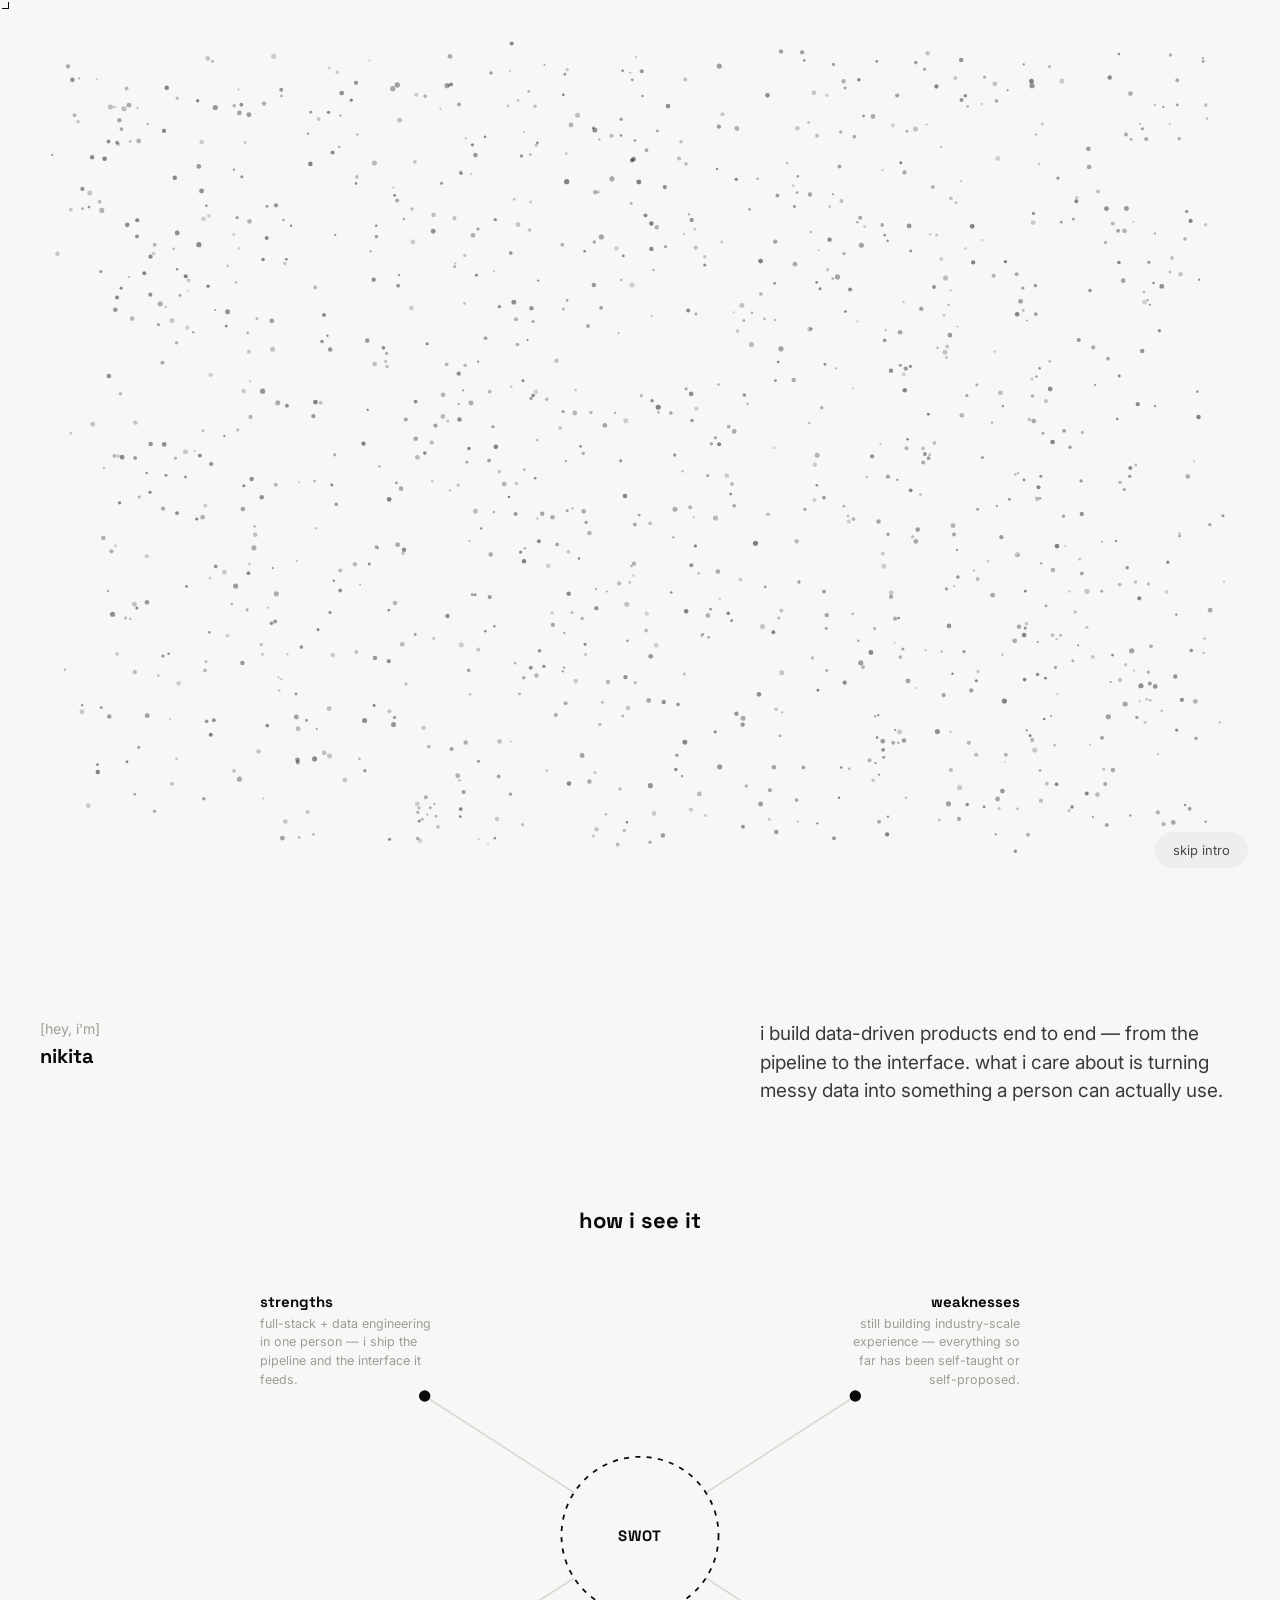
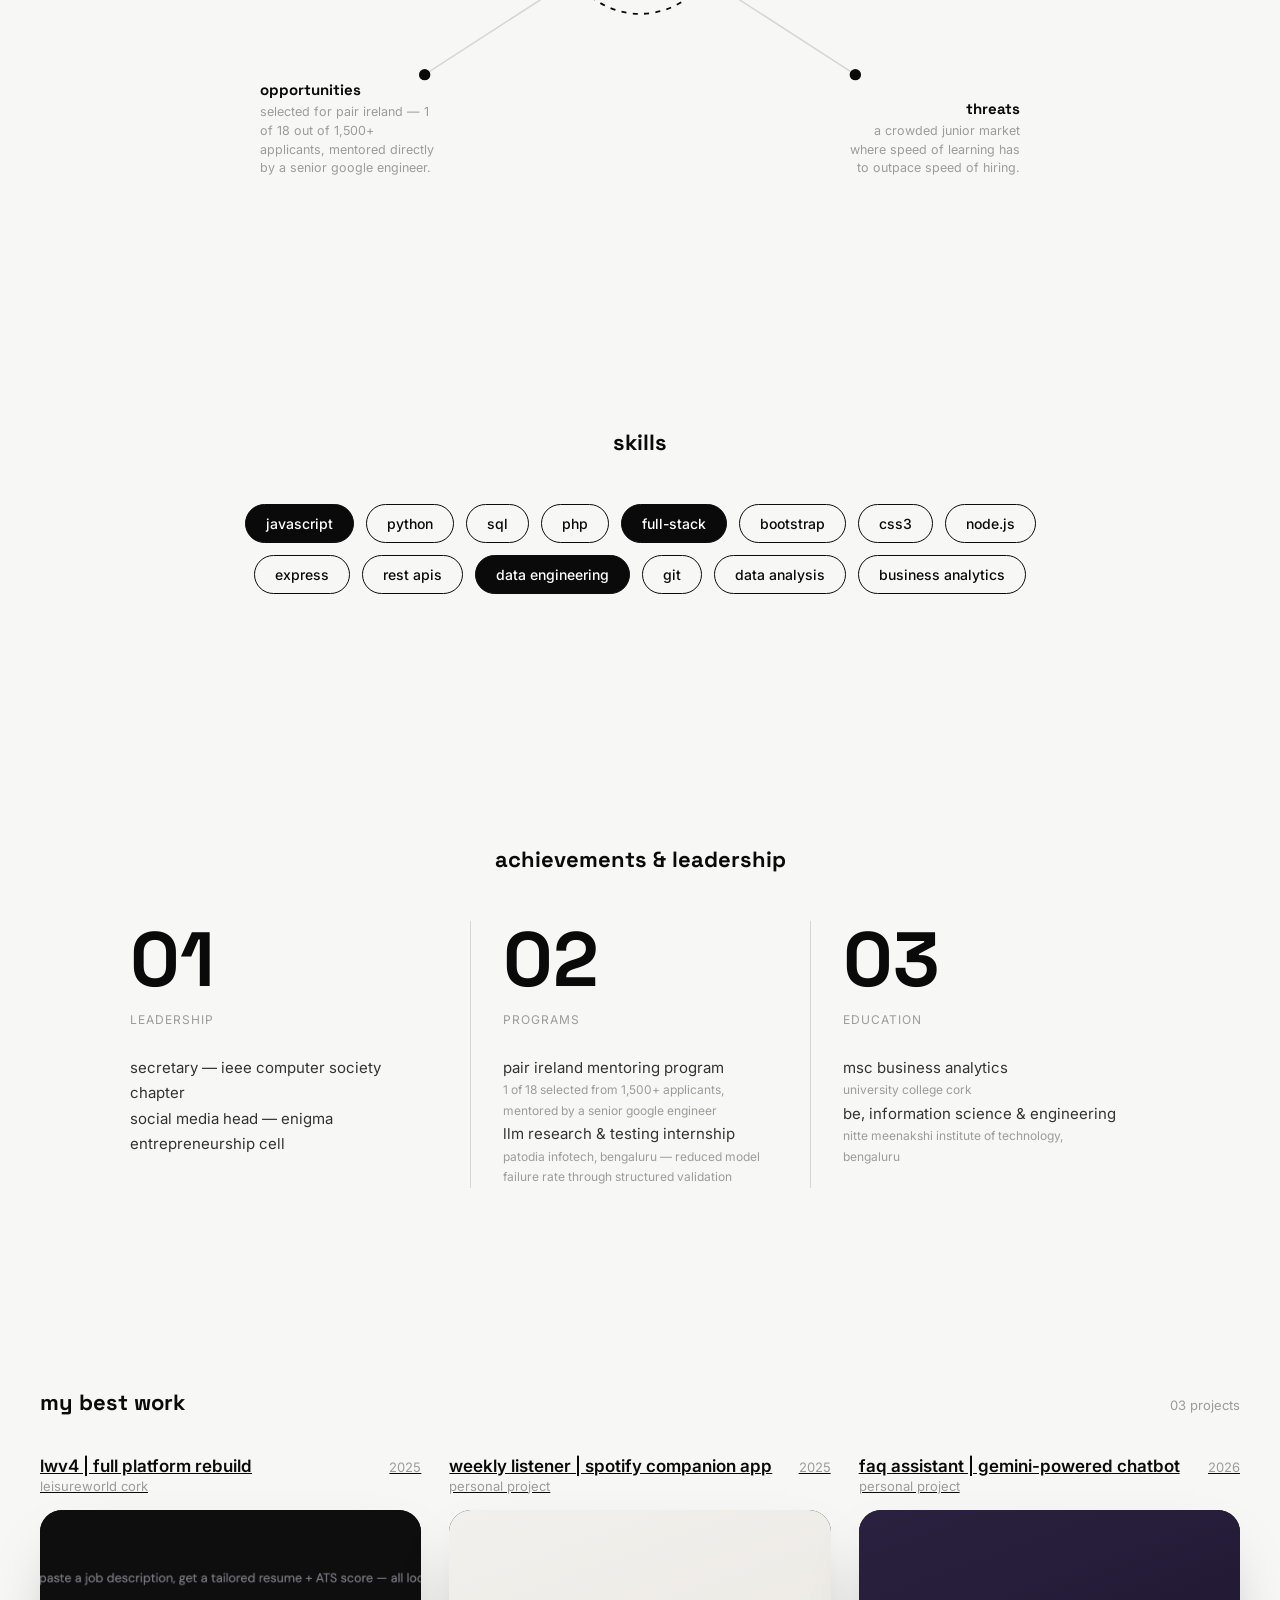
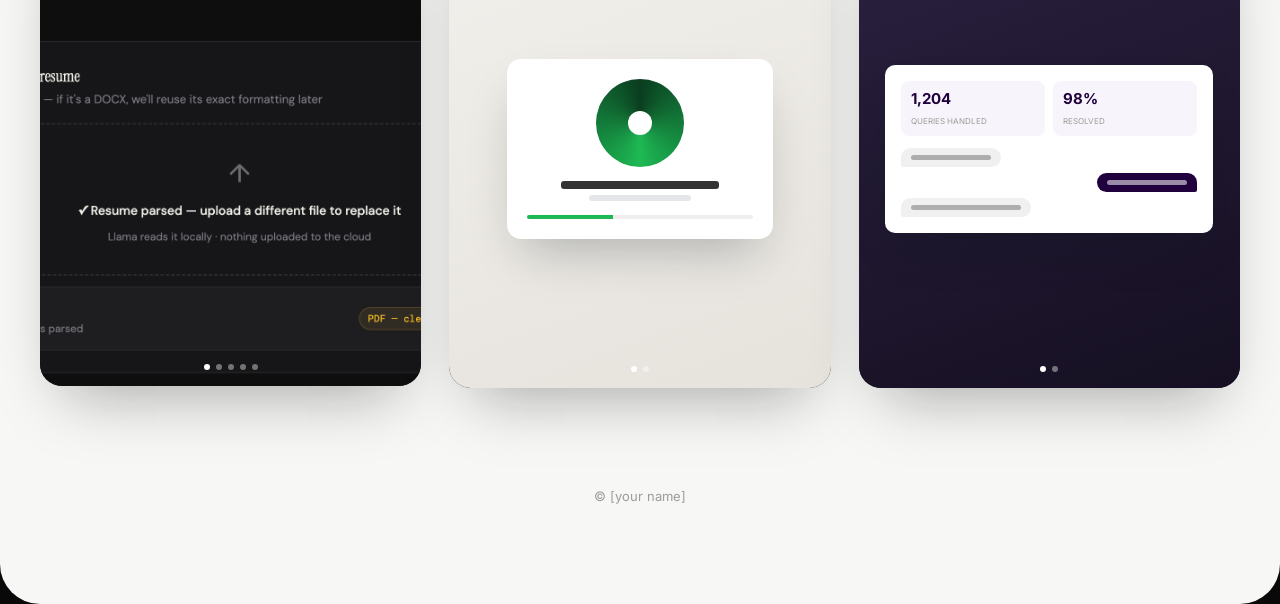
==== commit ac78ef91: "fix relative paths, split into index/styles/script, gallery image fit" ====
--- a/index.html
+++ b/index.html
@@ -3,647 +3,17 @@
 <head>
 <meta charset="UTF-8">
 <meta name="viewport" content="width=device-width, initial-scale=1.0">
-<title>[your name] — portfolio</title>
-<style>
-  @import url('https://fonts.googleapis.com/css2?family=Space+Grotesk:wght@400;500;700&family=Inter:wght@400;500;600&display=swap');
-
-  :root{
-    --bg: #f7f7f5;
-    --ink: #0a0a0a;
-    --grey-0: #d6d6d3;
-    --grey-1: #9c9c98;
-    --pill: #ececea;
-    --pill-ink: #111111;
-  }
-
-  *{ margin:0; padding:0; box-sizing:border-box; }
-
-  html{ scroll-behavior:smooth; }
-
-  body{
-    background:var(--bg);
-    color:var(--ink);
-    font-family:'Inter', sans-serif;
-    overflow-x:hidden;
-    cursor:default;
-  }
-
-  /* ---------- PRELOADER (particles scatter → form "nikita") ---------- */
-  #preloader{
-    position:fixed;
-    inset:0;
-    z-index:200;
-    background:var(--bg);
-    transition:transform .9s cubic-bezier(.76,0,.24,1), opacity .6s ease .1s;
-  }
-  #preloader.hide{
-    transform:translateY(-100%);
-    opacity:0;
-    pointer-events:none;
-  }
-  #particleCanvas{
-    position:absolute;
-    inset:0;
-    width:100%;
-    height:100%;
-    display:block;
-  }
-  .skip-intro{
-    position:absolute;
-    bottom:32px;
-    right:32px;
-    background:var(--pill);
-    color:var(--pill-ink);
-    border:none;
-    padding:10px 18px;
-    border-radius:999px;
-    font-size:13px;
-    font-family:'Inter', sans-serif;
-    cursor:pointer;
-    opacity:.75;
-    transition:opacity .2s ease;
-  }
-  .skip-intro:hover{ opacity:1; }
-
-  /* ---------- NAV ---------- */
-  nav{
-    position:fixed;
-    top:0; left:0; right:0;
-    display:flex;
-    align-items:center;
-    justify-content:space-between;
-    padding:24px 32px;
-    z-index:50;
-    pointer-events:none;
-  }
-  nav > *{ pointer-events:auto; }
-
-  .pill{
-    display:inline-flex;
-    align-items:center;
-    gap:8px;
-    padding:10px 18px;
-    border-radius:999px;
-    background:var(--pill);
-    color:var(--pill-ink);
-    font-size:13px;
-    font-weight:500;
-    border:none;
-    cursor:pointer;
-    transition:background .25s ease, transform .25s ease;
-  }
-  .pill:hover{ transform:translateY(-1px); }
-  .dot{ width:7px; height:7px; border-radius:50%; background:var(--pill-ink); display:inline-block; }
-
-  .menu-pill{
-    background:var(--ink);
-    color:#fff;
-    padding:10px 6px 10px 20px;
-    font-weight:600;
-    font-size:13px;
-    letter-spacing:.02em;
-  }
-  .menu-pill span.bracket{ opacity:.5; margin-right:14px; font-weight:400; }
-  .menu-pill .menu-btn{
-    background:#fff;
-    color:var(--ink);
-    border-radius:999px;
-    padding:8px 18px;
-    margin-left:10px;
-  }
-
-  .lang-pill{ background:#8fd3ff; color:#00304a; padding:8px 8px; }
-  .lang-pill .dot{ background:#fff; }
-
-  /* ---------- HERO ---------- */
-  .hero{
-    position:relative;
-    min-height:100vh;
-    display:flex;
-    flex-direction:column;
-    justify-content:center;
-    padding-top:110px;
-    overflow:hidden;
-  }
-
-  .hero-meta{
-    display:flex;
-    justify-content:space-between;
-    padding:0 40px;
-    font-size:13px;
-    color:var(--grey-1);
-    margin-bottom:40px;
-  }
-  .hero-meta .listen{ display:flex; align-items:center; gap:8px; }
-  .hero-meta .ring{
-    width:8px; height:8px; border-radius:50%;
-    border:1.5px solid var(--grey-1);
-  }
-
-  .portrait-wrap{
-    position:relative;
-    width:340px;
-    aspect-ratio:3/4;
-    margin:0 auto;
-    z-index:2;
-    border-radius:2px;
-    overflow:hidden;
-    background:linear-gradient(150deg,#3a3a3a 0%,#161616 45%,#4a4a4a 100%);
-  }
-  .portrait-wrap.top-slot{ z-index:2; }
-  .portrait-wrap svg{ width:100%; height:100%; display:block; }
-  .portrait-wrap video{ width:100%; height:100%; object-fit:cover; display:block; }
-  .portrait-wrap canvas{ width:100%; height:100%; display:block; }
-  .portrait-wrap img{ width:100%; height:100%; object-fit:cover; display:block; }
-  .portrait-caption{
-    text-align:center;
-    margin-top:14px;
-    font-size:13px;
-    color:var(--grey-1);
-    letter-spacing:.02em;
-  }
-
-  .marquee-layer{
-    position:absolute;
-    top:0; left:0; right:0; bottom:0;
-    display:flex;
-    align-items:center;
-    pointer-events:none;
-  }
-  /* black copy sits under the photo */
-  .marquee-layer.layer-black{ z-index:1; }
-  /* white copy sits above the photo, but is clipped (via JS) to exactly
-     the photo's rectangle, so it's only ever visible there */
-  .marquee-layer.layer-white{ z-index:3; }
-
-  .marquee-track{
-    display:flex;
-    white-space:nowrap;
-    animation:scrollLeft 22s linear infinite;
-    will-change:transform;
-  }
-  .marquee-track span{
-    font-family:'Space Grotesk', sans-serif;
-    font-weight:700;
-    font-size:clamp(64px, 11vw, 150px);
-    line-height:1;
-    padding-right:0.35em;
-    letter-spacing:-0.01em;
-  }
-  .layer-black .marquee-track span{ color:#0a0a0a; }
-  .layer-white .marquee-track span{ color:#ffffff; }
-  .marquee-track .sep{ opacity:.9; }
-
-  @keyframes scrollLeft{
-    from{ transform:translateX(0); }
-    to{ transform:translateX(-50%); }
-  }
-
-  /* ---------- INTRO ROW (appears on scroll) ---------- */
-  .intro{
-    max-width:1400px;
-    margin:120px auto 0;
-    padding:0 40px;
-    display:grid;
-    grid-template-columns:1fr 1fr;
-    gap:40px;
-    opacity:0;
-    transform:translateY(24px);
-    transition:opacity .8s ease, transform .8s ease;
-  }
-  .intro.visible{ opacity:1; transform:translateY(0); }
-
-  .intro .eyebrow{ font-size:14px; color:var(--grey-1); margin-bottom:6px; }
-  .intro .who{ font-family:'Space Grotesk', sans-serif; font-size:20px; font-weight:700; }
-  .intro .desc{
-    font-size:19px;
-    line-height:1.5;
-    color:#3a3a3a;
-    max-width:480px;
-    justify-self:end;
-    text-align:left;
-  }
-
-  /* ---------- SKILLS (pop in on scroll) ---------- */
-  .skills{
-    padding:100px 40px;
-    max-width:900px;
-    margin:0 auto;
-  }
-  .section-head{
-    text-align:center;
-    margin-bottom:48px;
-  }
-  .section-head h2{
-    font-family:'Space Grotesk', sans-serif;
-    font-size:22px;
-    font-weight:700;
-  }
-  .skills-cloud{
-    display:flex;
-    flex-wrap:wrap;
-    justify-content:center;
-    gap:12px;
-  }
-  .skill-pill{
-    border:1.5px solid var(--ink);
-    border-radius:999px;
-    padding:10px 20px;
-    font-size:14px;
-    font-weight:500;
-    opacity:0;
-    transform:translateY(14px) scale(.92);
-    transition:opacity .5s ease, transform .5s cubic-bezier(.16,1,.3,1);
-  }
-  .skill-pill.visible{ opacity:1; transform:translateY(0) scale(1); }
-  .skill-pill.filled{ background:var(--ink); color:#fff; border-color:var(--ink); }
-
-  /* ---------- ACHIEVEMENTS (numbered columns) ---------- */
-  .achievements{
-    padding:100px 40px 120px;
-    max-width:1100px;
-    margin:0 auto;
-  }
-  .ach-grid{
-    display:grid;
-    grid-template-columns:repeat(3, 1fr);
-  }
-  .ach-col{
-    border-left:1px solid var(--grey-0);
-    padding:0 32px;
-  }
-  .ach-col:first-child{ border-left:none; padding-left:0; }
-  .ach-num{
-    font-family:'Space Grotesk', sans-serif;
-    font-weight:700;
-    font-size:clamp(48px, 6vw, 84px);
-    line-height:1;
-  }
-  .ach-label{
-    font-size:12px;
-    letter-spacing:.08em;
-    color:var(--grey-1);
-    margin:14px 0 28px;
-    text-transform:uppercase;
-  }
-  .ach-list{ list-style:none; }
-  .ach-list li{
-    font-size:15px;
-    line-height:1.7;
-    color:#333;
-  }
-  .ach-list li small{
-    display:block;
-    color:var(--grey-1);
-    font-size:12px;
-  }
-
-  @media (max-width:800px){
-    .ach-grid{ grid-template-columns:1fr; }
-    .ach-col{ border-left:none; padding:0 0 40px; border-top:1px solid var(--grey-0); padding-top:32px; }
-    .ach-col:first-child{ border-top:none; padding-top:0; }
-  }
-
-  /* ---------- SWOT (geometry animation) ---------- */
-  .swot{
-    padding:100px 40px 140px;
-  }
-  .swot-diagram{
-    position:relative;
-    max-width:760px;
-    margin:0 auto;
-  }
-  .swot-svg{ width:100%; height:auto; display:block; }
-  .swot-svg .swot-line{
-    stroke:var(--grey-0);
-    stroke-width:1.2;
-    fill:none;
-    stroke-dasharray:220;
-    stroke-dashoffset:220;
-    transition:stroke-dashoffset .55s cubic-bezier(.65,0,.35,1);
-  }
-  /* the sequence lives entirely in these four delay values —
-     each line waits for the circle, then for the line before it */
-  .swot-diagram.in-view .swot-svg .line-1{ stroke-dashoffset:0; transition-delay:.6s; }
-  .swot-diagram.in-view .swot-svg .line-2{ stroke-dashoffset:0; transition-delay:1.3s; }
-  .swot-diagram.in-view .swot-svg .line-3{ stroke-dashoffset:0; transition-delay:2.0s; }
-  .swot-diagram.in-view .swot-svg .line-4{ stroke-dashoffset:0; transition-delay:2.7s; }
-
-  .swot-svg .swot-circle{
-    fill:var(--bg);
-    stroke:var(--ink);
-    stroke-width:1.4;
-    stroke-dasharray:4 5;
-    transform-origin:300px 200px;
-    transform:scale(0);
-    transition:transform .6s cubic-bezier(.34,1.56,.64,1);
-  }
-  .swot-diagram.in-view .swot-svg .swot-circle{ transform:scale(1); }
-
-  .swot-svg .swot-node{
-    fill:var(--ink);
-    opacity:0;
-    transform-origin:center;
-    transform:scale(0);
-    transition:opacity .25s ease, transform .25s cubic-bezier(.34,1.56,.64,1);
-  }
-  .swot-diagram.in-view .swot-svg .n1{ opacity:1; transform:scale(1); transition-delay:1.05s; }
-  .swot-diagram.in-view .swot-svg .n2{ opacity:1; transform:scale(1); transition-delay:1.75s; }
-  .swot-diagram.in-view .swot-svg .n3{ opacity:1; transform:scale(1); transition-delay:2.45s; }
-  .swot-diagram.in-view .swot-svg .n4{ opacity:1; transform:scale(1); transition-delay:3.15s; }
-
-  .swot-center{
-    position:absolute;
-    top:50%; left:50%;
-    transform:translate(-50%,-50%) scale(0);
-    font-family:'Space Grotesk', sans-serif;
-    font-weight:700;
-    font-size:15px;
-    letter-spacing:.05em;
-    opacity:0;
-    transition:opacity .4s ease .3s, transform .4s cubic-bezier(.34,1.56,.64,1) .3s;
-  }
-  .swot-diagram.in-view .swot-center{ opacity:1; transform:translate(-50%,-50%) scale(1); }
-
-  .swot-label{
-    position:absolute;
-    width:180px;
-    opacity:0;
-    transform:translateY(10px);
-    transition:opacity .45s ease, transform .45s ease;
-  }
-  .swot-label .l-title{ font-family:'Space Grotesk', sans-serif; font-weight:700; font-size:15px; margin-bottom:4px; }
-  .swot-label .l-desc{ font-size:12.5px; line-height:1.5; color:var(--grey-1); }
-  .swot-label.pos-tl{ top:2%; left:0; text-align:left; }
-  .swot-label.pos-tr{ top:2%; right:0; text-align:right; }
-  .swot-label.pos-bl{ bottom:2%; left:0; text-align:left; }
-  .swot-label.pos-br{ bottom:2%; right:0; text-align:right; }
-  /* each label lands right as its line finishes drawing */
-  .swot-diagram.in-view .swot-label.pos-tl{ opacity:1; transform:translateY(0); transition-delay:1.1s; }
-  .swot-diagram.in-view .swot-label.pos-tr{ opacity:1; transform:translateY(0); transition-delay:1.8s; }
-  .swot-diagram.in-view .swot-label.pos-bl{ opacity:1; transform:translateY(0); transition-delay:2.5s; }
-  .swot-diagram.in-view .swot-label.pos-br{ opacity:1; transform:translateY(0); transition-delay:3.2s; }
-
-  @media (max-width:700px){
-    .swot-label{ position:static; width:auto; margin-bottom:20px; text-align:left !important; }
-    .swot-diagram{ display:flex; flex-direction:column; gap:0; }
-  }
-
-  footer{
-    text-align:center;
-    padding:60px 40px 100px;
-    color:var(--grey-1);
-    font-size:13px;
-  }
-
-  /* ---------- CONTACT REVEAL (page-peel effect) ---------- */
-  /* the trick: .page-front holds ALL normal content and sits on top (z-index 1)
-     with a solid background and rounded bottom corners, like a physical page.
-     it's pulled up by a negative bottom margin equal to one viewport height —
-     that "borrows" space from .contact-reveal underneath it.
-     .contact-reveal is position:sticky + bottom:0, so once it's naturally in
-     view it locks to the bottom of the screen — and because .page-front is
-     overlapping it, page-front's rounded edge visibly slides up and off,
-     uncovering contact-reveal like pulling back a page to reveal the one
-     underneath. */
-  .page-front{
-    position:relative;
-    z-index:1;
-    background:var(--bg);
-    border-radius:0 0 40px 40px;
-    box-shadow:0 30px 60px rgba(0,0,0,.12);
-    margin-bottom:-100vh;
-  }
-  .contact-reveal{
-    position:sticky;
-    bottom:0;
-    height:100vh;
-    z-index:0;
-    background:var(--ink);
-    color:#f5f5f3;
-    display:flex;
-    align-items:center;
-    justify-content:center;
-  }
-  .contact-inner{ text-align:center; }
-  .contact-eyebrow{
-    font-size:14px;
-    color:rgba(245,245,243,.5);
-    margin-bottom:20px;
-  }
-  .contact-email{
-    display:inline-block;
-    font-family:'Space Grotesk', sans-serif;
-    font-weight:700;
-    font-size:clamp(32px, 6vw, 68px);
-    color:#f5f5f3;
-    text-decoration:none;
-    border-bottom:2px solid transparent;
-    transition:border-color .25s ease;
-  }
-  .contact-email:hover{ border-color:#f5f5f3; }
-  .contact-links{
-    margin-top:32px;
-    display:flex;
-    gap:24px;
-    justify-content:center;
-  }
-  .contact-links a{
-    color:rgba(245,245,243,.6);
-    text-decoration:none;
-    font-size:14px;
-    transition:color .2s ease;
-  }
-  .contact-links a:hover{ color:#f5f5f3; }
-
-  /* ---------- PROJECT FEED (swipeable cards) ---------- */
-  .work{
-    padding:80px 0 40px;
-  }
-  .work-head{
-    padding:0 40px 40px;
-    display:flex;
-    justify-content:space-between;
-    align-items:baseline;
-  }
-  .work-head h2{
-    font-family:'Space Grotesk', sans-serif;
-    font-size:22px;
-    font-weight:700;
-  }
-  .work-head span{ font-size:13px; color:var(--grey-1); }
-
-  .project-entry{
-    max-width:640px;
-    margin:0 auto 96px;
-    padding:0 24px;
-  }
-  .p-head{
-    display:flex;
-    justify-content:space-between;
-    align-items:baseline;
-    margin-bottom:16px;
-    background:none;
-    border:none;
-    padding:0;
-    width:100%;
-    cursor:pointer;
-    text-align:left;
-    font:inherit;
-    color:inherit;
-  }
-  .p-head .p-title{ font-size:17px; font-weight:600; }
-  .p-head .p-client{ font-size:13px; color:var(--grey-1); margin-top:2px; }
-  .p-head .p-year{ font-size:13px; color:var(--grey-1); }
-
-  .p-card{
-    position:relative;
-    border-radius:22px;
-    overflow:hidden;
-    background:#111;
-    box-shadow:0 30px 60px -24px rgba(10,10,10,.35);
-  }
-  .p-slides{
-    display:flex;
-    overflow-x:auto;
-    scroll-snap-type:x mandatory;
-    scrollbar-width:none;
-    -webkit-overflow-scrolling:touch;
-  }
-  .p-slides::-webkit-scrollbar{ display:none; }
-  .p-slide{
-    flex:0 0 100%;
-    scroll-snap-align:start;
-    aspect-ratio:4/5;
-    position:relative;
-    display:flex;
-    align-items:center;
-    justify-content:center;
-  }
-  .p-slide video, .p-slide img{
-    width:100%; height:100%;
-    object-fit:cover;
-    display:block;
-  }
-  .p-slide.video-slot{
-    flex-direction:column;
-    gap:10px;
-    color:rgba(255,255,255,.5);
-    font-size:13px;
-    text-align:center;
-    padding:24px;
-    border:1px dashed rgba(255,255,255,.25);
-    margin:1px;
-  }
-
-  .p-dots{
-    position:absolute;
-    bottom:16px; left:50%;
-    transform:translateX(-50%);
-    display:flex; gap:6px;
-    z-index:2;
-  }
-  .p-dots span{
-    width:6px; height:6px;
-    border-radius:50%;
-    background:rgba(255,255,255,.4);
-    transition:background .2s ease;
-  }
-  .p-dots span.active{ background:#fff; }
-
-  .card-visual > *{ transition:transform .5s cubic-bezier(.16,1,.3,1); }
-
-  /* --- mockup 1: admin dashboard --- */
-  .mock-browser{
-    width:84%;
-    background:#fff;
-    border-radius:8px;
-    box-shadow:0 24px 48px -16px rgba(10,20,30,.28);
-  }
-  .mock-topbar{ display:flex; align-items:center; gap:6px; padding:10px 12px; background:#f0f0ee; border-radius:8px 8px 0 0; }
-  .mock-topbar i{ width:8px; height:8px; border-radius:50%; display:block; }
-  .mock-topbar i:nth-child(1){ background:#ff5f57; }
-  .mock-topbar i:nth-child(2){ background:#febc2e; }
-  .mock-topbar i:nth-child(3){ background:#28c840; }
-  .mock-body{ display:flex; padding:14px; gap:12px; }
-  .mock-sidebar{ display:flex; flex-direction:column; gap:10px; padding-top:2px; }
-  .mock-sidebar i{ width:14px; height:14px; border-radius:4px; background:#e4e6ea; display:block; }
-  .mock-main{ flex:1; display:flex; flex-direction:column; gap:8px; }
-  .mock-row{ display:flex; align-items:center; gap:8px; background:#f6f7f8; border-radius:6px; padding:7px 9px; }
-  .mock-row .avatar{ width:16px; height:16px; border-radius:50%; background:#c9d4e0; flex-shrink:0; }
-  .mock-row .lines{ flex:1; display:flex; flex-direction:column; gap:4px; }
-  .mock-row .lines span{ display:block; height:5px; border-radius:3px; background:#dfe3e8; }
-  .mock-row .lines span:last-child{ width:60%; }
-  .mock-row .tag{ font-size:7px; font-weight:700; color:#2b6cb0; background:#dbeafe; padding:3px 6px; border-radius:4px; }
-
-  /* --- mockup 2: player card --- */
-  .mock-player{
-    width:70%;
-    background:#fff;
-    border-radius:14px;
-    box-shadow:0 24px 48px -16px rgba(10,20,30,.28);
-    padding:20px;
-    display:flex; flex-direction:column; align-items:center; gap:14px;
-  }
-  .mock-disc{
-    width:88px; height:88px; border-radius:50%;
-    background:conic-gradient(from 180deg,#1db954,#0a3d1f,#1db954);
-    position:relative;
-  }
-  .mock-disc::after{ content:""; position:absolute; inset:36%; border-radius:50%; background:#fff; }
-  .mock-player .lines{ width:100%; display:flex; flex-direction:column; gap:6px; align-items:center; }
-  .mock-player .lines span{ display:block; height:6px; border-radius:3px; background:#e4e6ea; }
-  .mock-player .lines span.title{ width:70%; height:8px; background:#333; }
-  .mock-player .lines span.sub{ width:45%; }
-  .mock-progress{ width:100%; height:4px; border-radius:2px; background:#eceeef; overflow:hidden; }
-  .mock-progress i{ display:block; width:38%; height:100%; background:#1db954; }
-
-  /* --- mockup 3: chat + stats --- */
-  .mock-panel{
-    width:86%;
-    background:#fff;
-    border-radius:10px;
-    box-shadow:0 24px 48px -16px rgba(10,20,30,.28);
-    padding:16px;
-    display:flex; flex-direction:column; gap:12px;
-  }
-  .mock-stats{ display:flex; gap:8px; }
-  .mock-stats .card{ flex:1; background:#f7f5fb; border-radius:8px; padding:8px 10px; }
-  .mock-stats .card b{ display:block; font-size:15px; color:#20003d; }
-  .mock-stats .card small{ font-size:8px; color:#9c9c98; }
-  .mock-chat{ display:flex; flex-direction:column; gap:6px; }
-  .mock-bubble{ max-width:70%; padding:7px 10px; border-radius:10px; font-size:0; }
-  .mock-bubble span{ display:block; height:5px; border-radius:3px; background:currentColor; opacity:.35; width:80px; }
-  .mock-bubble.left{ align-self:flex-start; background:#f0f0f0; color:#333; border-bottom-left-radius:2px; }
-  .mock-bubble.right{ align-self:flex-end; background:#20003d; color:#fff; border-bottom-right-radius:2px; }
-  .mock-bubble.right span{ opacity:.55; }
-
-  @media (max-width:800px){
-    .intro{ grid-template-columns:1fr; }
-    .intro .desc{ justify-self:start; }
-  }
-
-  @media (min-width:900px){
-    .project-entry{ max-width:400px; }
-
-    .project-list{
-      display:grid;
-      grid-template-columns:repeat(3, 1fr);
-      gap:28px;
-      max-width:1320px;
-      margin:0 auto;
-      padding:0 40px;
-      align-items:start;
-    }
-    .project-list .project-entry{
-      max-width:none;
-      margin:0;
-      padding:0;
-    }
-  }
-</style>
+<title>[nikita] — portfolio</title>
+  <link rel="stylesheet" href="styles.css">
 </head>
 <body>
+
+<div class="custom-cursor" id="customCursor">
+  <i class="cc-corner tl"></i>
+  <i class="cc-corner tr"></i>
+  <i class="cc-corner bl"></i>
+  <i class="cc-corner br"></i>
+</div>
 
 <div id="preloader">
   <canvas id="particleCanvas"></canvas>
@@ -654,16 +24,27 @@
 
 <nav>
   <a href="#contact" class="pill"><span class="dot"></span>get in touch</a>
-  <button class="pill menu-pill" id="menuToggle">
-    <span class="bracket">[ ]</span><span class="menu-btn">menu</span>
-  </button>
-  <button class="pill lang-pill"><span class="dot"></span>en</button>
+  <div class="menu-wrap">
+    <button class="pill menu-pill" id="menuToggle">
+      <span class="bracket">[ ]</span><span class="menu-btn">menu</span>
+    </button>
+    <div class="menu-dropdown" id="menuDropdown">
+      <div class="menu-dropdown-inner">
+        <a href="#"><span class="menu-dot"></span>home</a>
+        <a href="about.html"><span class="menu-dot"></span>about</a>
+        <a href="#work"><span class="menu-dot"></span>projects</a>
+        <a href="#contact"><span class="menu-dot"></span>get in touch</a>
+      </div>
+    </div>
+  </div>
+  <a href="about.html" class="pill name-pill">nikita</a>
 </nav>
+
+<div class="menu-backdrop" id="menuBackdrop"></div>
 
 <section class="hero">
   <div class="hero-meta">
     <span id="clock">00:00:00</span>
-    <span class="listen"><span class="ring"></span>lend an ear</span>
   </div>
 
   <div class="portrait-wrap">
@@ -691,7 +72,7 @@
 <div class="intro" id="introRow">
   <div>
     <div class="eyebrow">[hey, i'm]</div>
-    <div class="who">[your name]</div>
+    <div class="who">nikita</div>
   </div>
   <p class="desc">i build data-driven products end to end — from the pipeline to the interface. what i care about is turning messy data into something a person can actually use.</p>
 </div>
@@ -782,7 +163,7 @@
   </div>
 </section>
 
-<section class="work">
+<section class="work" id="work">
   <div class="work-head">
     <h2>my best work</h2>
     <span>03 projects</span>
@@ -791,7 +172,7 @@
   <div class="project-list">
 
   <div class="project-entry">
-    <a class="p-head" href="project-lwv4.html">
+    <a class="p-head" href="projects/p1.html">
       <div>
         <div class="p-title">lwv4 | full platform rebuild</div>
         <div class="p-client">leisureworld cork</div>
@@ -800,25 +181,11 @@
     </a>
     <div class="p-card">
       <div class="p-slides">
-        <div class="p-slide" style="background:linear-gradient(160deg,#eaf3fb,#dce8f5);">
-          <div class="mock mock-browser">
-            <div class="mock-topbar"><i></i><i></i><i></i></div>
-            <div class="mock-body">
-              <div class="mock-sidebar"><i></i><i></i><i></i><i></i></div>
-              <div class="mock-main">
-                <div class="mock-row"><div class="avatar"></div><div class="lines"><span style="width:70%"></span><span></span></div><span class="tag">active</span></div>
-                <div class="mock-row"><div class="avatar"></div><div class="lines"><span style="width:55%"></span><span></span></div><span class="tag">active</span></div>
-                <div class="mock-row"><div class="avatar"></div><div class="lines"><span style="width:80%"></span><span></span></div><span class="tag">draft</span></div>
-                <div class="mock-row"><div class="avatar"></div><div class="lines"><span style="width:65%"></span><span></span></div><span class="tag">active</span></div>
-              </div>
-            </div>
-          </div>
-        </div>
-        <!-- VIDEO SLIDE: replace the placeholder below with a real <video> tag.
-             see the comment block near the top of the <script> for the exact markup to paste in. -->
-        <div class="p-slide video-slot">
-          ▶ drop a screen recording or a clip of you talking through this project here
-        </div>
+        <div class="p-slide"><img src="Images/jb1.png" alt="lwv4 screenshot 1"></div>
+        <div class="p-slide"><img src="Images/jb2.png" alt="lwv4 screenshot 2"></div>
+        <div class="p-slide"><img src="Images/jb3.png" alt="lwv4 screenshot 3"></div>
+        <div class="p-slide"><img src="Images/jb4.png" alt="lwv4 screenshot 4"></div>
+        <div class="p-slide"><img src="Images/jb5.png" alt="lwv4 screenshot 5"></div>
       </div>
       <div class="p-dots"></div>
     </div>
@@ -893,271 +260,35 @@
 
 <section class="contact-reveal" id="contact">
   <div class="contact-inner">
-    <div class="contact-eyebrow">[say hello]</div>
-    <a href="mailto:you@example.com" class="contact-email">you@example.com</a>
-    <div class="contact-links">
-      <a href="#">linkedin</a>
-      <a href="#">github</a>
-      <a href="#">instagram</a>
-    </div>
-  </div>
-</section>
-
-<script>
-  // ============================================================
-  // HOW TO ADD A REAL VIDEO — read this, then delete this comment
-  // ============================================================
-  // Anywhere you see <div class="p-slide video-slot">...</div>, replace
-  // the whole div with this instead:
-  //
-  //   <div class="p-slide">
-  //     <video src="videos/your-clip.mp4" autoplay muted loop playsinline></video>
-  //   </div>
-  //
-  // Why each attribute matters:
-  //   autoplay  — starts on its own, no click needed
-  //   muted     — REQUIRED for autoplay to work in every browser. a video
-  //               with sound will simply refuse to autoplay without it.
-  //   loop      — restarts when it ends, so it behaves like a background loop
-  //   playsinline — stops iOS Safari from hijacking it into fullscreen
-  //
-  // Where "videos/your-clip.mp4" points matters too: it has to be a real
-  // file sitting next to this html file (or a full https:// URL if you're
-  // hosting it elsewhere, e.g. on the same server as the rest of your site).
-  // Keep clips short and compressed (a few MB, not 100MB) or the page will
-  // load slowly — HandBrake (free) is the easiest way to compress an .mp4.
-  //
-  // Same technique works in the hero: swap the <svg> inside .portrait-wrap
-  // for a <video autoplay muted loop playsinline> the same way.
-  // ============================================================
-
-
-  // ---- particle preloader: scattered dots settle into "nikita" ----
-  const DURATION = 7000; // ms — 5-10s range, real visitors won't bounce
-  const preloader = document.getElementById('preloader');
-  const canvas = document.getElementById('particleCanvas');
-  const ctx = canvas.getContext('2d');
-  let particles = [];
-  let rafId = null;
-  let introFinished = false;
-
-  document.body.style.overflow = 'hidden'; // lock scroll while it plays
-
-  function resizeCanvas(){
-    canvas.width = window.innerWidth;
-    canvas.height = window.innerHeight;
-  }
-  resizeCanvas();
-
-  function buildParticles(){
-    const word = 'nikita';
-
-    // 1) draw the word onto an offscreen canvas so we can read where
-    // the actual ink landed — those pixels become our target points
-    const off = document.createElement('canvas');
-    const offCtx = off.getContext('2d');
-    const fontSize = Math.min(160, window.innerWidth * 0.14);
-    off.width = canvas.width;
-    off.height = fontSize * 1.6;
-    offCtx.fillStyle = '#000';
-    offCtx.font = `700 ${fontSize}px 'Space Grotesk', sans-serif`;
-    offCtx.textAlign = 'center';
-    offCtx.textBaseline = 'middle';
-    offCtx.fillText(word, off.width / 2, off.height / 2);
-
-    const imgData = offCtx.getImageData(0, 0, off.width, off.height).data;
-
-    // 2) sample every 4th pixel on a grid — enough to read as letterforms
-    // without creating tens of thousands of particles
-    const step = 4;
-    const targets = [];
-    for (let y = 0; y < off.height; y += step) {
-      for (let x = 0; x < off.width; x += step) {
-        const alpha = imgData[(y * off.width + x) * 4 + 3];
-        if (alpha > 120) {
-          targets.push({
-            x: x,
-            y: (y - off.height / 2) + canvas.height / 2
-          });
-        }
-      }
-    }
-
-    // 3) one particle per target point, starting from a random scattered
-    // position — this random start is the "entropy" state
-    particles = targets.map(t => ({
-      x: Math.random() * canvas.width,
-      y: Math.random() * canvas.height,
-      tx: t.x,
-      ty: t.y,
-      r: 1 + Math.random() * 1.6,
-      opacity: 0.3 + Math.random() * 0.6,
-      jitterSeed: Math.random() * Math.PI * 2
-    }));
-  }
-
-  function easeInOutCubic(t){
-    return t < 0.5 ? 4 * t * t * t : 1 - Math.pow(-2 * t + 2, 3) / 2;
-  }
-
-  let startTime = null;
-  function animate(ts){
-    if (!startTime) startTime = ts;
-    const elapsed = ts - startTime;
-    const progress = Math.min(elapsed / DURATION, 1);
-    const eased = easeInOutCubic(progress);
-
-    ctx.clearRect(0, 0, canvas.width, canvas.height);
-    particles.forEach(p => {
-      // jitter fades out as particles approach their target —
-      // chaotic wobble early on, dead still once "settled"
-      const wobble = Math.sin(elapsed / 400 + p.jitterSeed) * (1 - eased) * 14;
-      const cx = p.x + (p.tx - p.x) * eased + wobble;
-      const cy = p.y + (p.ty - p.y) * eased + wobble * 0.6;
-
-      ctx.beginPath();
-      ctx.arc(cx, cy, p.r, 0, Math.PI * 2);
-      ctx.fillStyle = `rgba(10,10,10,${p.opacity * (0.5 + eased * 0.5)})`;
-      ctx.fill();
-    });
-
-    if (progress < 1 && !introFinished) {
-      rafId = requestAnimationFrame(animate);
-    } else if (!introFinished) {
-      setTimeout(finishIntro, 500); // hold on the finished word for a beat
-    }
-  }
-
-  function finishIntro(){
-    if (introFinished) return;
-    introFinished = true;
-    if (rafId) cancelAnimationFrame(rafId);
-    preloader.classList.add('hide');
-    document.body.style.overflow = '';
-  }
-
-  buildParticles();
-  rafId = requestAnimationFrame(animate);
-  window.addEventListener('resize', () => { resizeCanvas(); buildParticles(); });
-  document.getElementById('skipIntro').addEventListener('click', finishIntro);
-
-  // live clock
-  const clockEl = document.getElementById('clock');
-  function tick(){
-    const d = new Date();
-    const pad = n => String(n).padStart(2,'0');
-    clockEl.textContent = `${pad(d.getHours())}:${pad(d.getMinutes())}:${pad(d.getSeconds())}`;
-  }
-  tick();
-  setInterval(tick, 1000);
-
-  // clip the white marquee layer to exactly the photo's rectangle,
-  // so the text only turns white while it's passing over the photo
-  const heroEl = document.querySelector('.hero');
-  const portraitEl = document.querySelector('.portrait-wrap');
-  const whiteLayer = document.getElementById('whiteLayer');
-
-  function updateClip(){
-    const heroRect = heroEl.getBoundingClientRect();
-    const pRect = portraitEl.getBoundingClientRect();
-    const top = pRect.top - heroRect.top;
-    const left = pRect.left - heroRect.left;
-    const right = heroRect.right - pRect.right;
-    const bottom = heroRect.bottom - pRect.bottom;
-    whiteLayer.style.clipPath = `inset(${top}px ${right}px ${bottom}px ${left}px)`;
-  }
-  updateClip();
-  window.addEventListener('resize', updateClip);
-  window.addEventListener('load', updateClip);
-
-  // keep the two tracks perfectly synced by restarting both animations
-  // on the same animation frame (guards against any load-timing drift)
-  const trackBlack = document.getElementById('trackBlack');
-  const trackWhite = document.getElementById('trackWhite');
-  requestAnimationFrame(() => {
-    trackBlack.style.animation = 'none';
-    trackWhite.style.animation = 'none';
-    void trackBlack.offsetWidth; // force reflow
-    trackBlack.style.animation = '';
-    trackWhite.style.animation = '';
-  });
-
-  // intro row fade-in on scroll
-  const introRow = document.getElementById('introRow');
-  const io = new IntersectionObserver((entries) => {
-    entries.forEach(e => { if(e.isIntersecting) introRow.classList.add('visible'); });
-  }, { threshold: 0.3 });
-  io.observe(introRow);
-
-  // ---- skills: reveal progressively as you scroll through the section,
-  // not all at once — each pill's reveal point is tied to scroll position ----
-  const skillsCloud = document.getElementById('skillsCloud');
-  const skillPills = skillsCloud.querySelectorAll('.skill-pill');
-
-  function updateSkills(){
-    const rect = skillsCloud.getBoundingClientRect();
-    const vh = window.innerHeight;
-    // progress 0 → cloud just entering from the bottom, progress 1 → fully scrolled past
-    const start = vh * 0.9;
-    const end = vh * 0.25;
-    const progress = Math.min(1, Math.max(0, (start - rect.top) / (start - end)));
-    const total = skillPills.length;
-    skillPills.forEach((pill, i) => {
-      pill.classList.toggle('visible', i / total < progress);
-    });
-  }
-
-  let skillsTicking = false;
-  window.addEventListener('scroll', () => {
-    if(skillsTicking) return;
-    skillsTicking = true;
-    requestAnimationFrame(() => { updateSkills(); skillsTicking = false; });
-  });
-  updateSkills();
-
-  // ---- swot: trigger the geometry draw-in once, the first time it scrolls into view ----
-  const swotDiagram = document.getElementById('swotDiagram');
-  const swotObserver = new IntersectionObserver((entries) => {
-    entries.forEach(entry => {
-      if(entry.isIntersecting){
-        swotDiagram.classList.add('in-view');
-        swotObserver.unobserve(swotDiagram);
-      }
-    });
-  }, { threshold: 0.35 });
-  swotObserver.observe(swotDiagram);
-
-  // menu toggle placeholder
-  document.getElementById('menuToggle').addEventListener('click', () => {
-    alert('menu overlay goes here next — nav links, socials, etc.');
-  });
-
-  // ---- swipeable card dots: build dots per card, keep them synced to scroll ----
-  document.querySelectorAll('.p-card').forEach(cardEl => {
-    const slidesEl = cardEl.querySelector('.p-slides');
-    const dotsEl = cardEl.querySelector('.p-dots');
-    const slideCount = slidesEl.children.length;
-
-    for(let i = 0; i < slideCount; i++){
-      const dot = document.createElement('span');
-      if(i === 0) dot.classList.add('active');
-      dotsEl.appendChild(dot);
-    }
-    const dots = dotsEl.children;
-
-    let ticking = false;
-    slidesEl.addEventListener('scroll', () => {
-      if(ticking) return;
-      ticking = true;
-      requestAnimationFrame(() => {
-        const index = Math.round(slidesEl.scrollLeft / slidesEl.clientWidth);
-        Array.from(dots).forEach((d, i) => d.classList.toggle('active', i === index));
-        ticking = false;
-      });
-    });
-  });
-</script>
-
-
+
+    <h2 class="contact-title">[LET'S TALK]</h2>
+
+    <div>
+      <div class="contact-row">
+        <div class="c-col">get in touch</div>
+        <div class="c-col c-mid">say hello, pitch an idea, or just tell me the code compiles &gt;&gt;&gt;</div>
+        <div class="c-col c-right">open to work<br>2026 —</div>
+      </div>
+
+      <a href="mailto:nikitajoisaie@gmail.com" class="contact-email">nikitajoisaie@gmail.com</a>
+      <div class="contact-links">
+        <a href="#">linkedin</a>
+        <a href="#">github</a>
+        <a href="#">instagram</a>
+      </div>
+    </div>
+
+    <div class="contact-footer-row">
+      <span>© copyright nikita joisa 2026</span>
+      <span>nikitajoisa.com</span>
+      <span>[cork, ie]</span>
+    </div>
+
+  </div>
+</section>
+
+
+
+<script src="script.js"></script>
 </body>
 </html>
--- a/styles.css
+++ b/styles.css
@@ -0,0 +1,779 @@
+@import url('https://fonts.googleapis.com/css2?family=Space+Grotesk:wght@400;500;700&family=Inter:wght@400;500;600&display=swap');
+
+  :root{
+    --bg: #f7f7f5;
+    --ink: #0a0a0a;
+    --grey-0: #d6d6d3;
+    --grey-1: #9c9c98;
+    --pill: #ececea;
+    --pill-ink: #111111;
+  }
+
+  *{ margin:0; padding:0; box-sizing:border-box; }
+
+  html{ scroll-behavior:smooth; overflow-x:hidden; }
+
+  body{
+    background:var(--bg);
+    color:var(--ink);
+    font-family:'Inter', sans-serif;
+    cursor:none;
+  }
+
+  /* custom cursor: four independent corner brackets, not one glyph — that's
+     what lets it smoothly grow into a frame around whatever it's hovering,
+     instead of just a fixed-size icon following the mouse. Uses the same
+     mix-blend-mode:difference trick as the marquee text, so it stays legible
+     over both light sections and the dark contact/project panels. */
+  .custom-cursor{
+    position:fixed;
+    top:0; left:0;
+    width:18px; height:18px;
+    pointer-events:none;
+    z-index:9999;
+    mix-blend-mode:difference;
+    transition:width .25s cubic-bezier(.16,1,.3,1), height .25s cubic-bezier(.16,1,.3,1),
+               left .25s cubic-bezier(.16,1,.3,1), top .25s cubic-bezier(.16,1,.3,1);
+  }
+  .custom-cursor .cc-corner{
+    position:absolute;
+    width:7px; height:7px;
+    border:0 solid #fff;
+    transition:width .2s ease, height .2s ease;
+  }
+  .custom-cursor.expanded .cc-corner{ width:12px; height:12px; }
+  .cc-corner.tl{ top:0; left:0; border-top-width:1.6px; border-left-width:1.6px; }
+  .cc-corner.tr{ top:0; right:0; border-top-width:1.6px; border-right-width:1.6px; }
+  .cc-corner.bl{ bottom:0; left:0; border-bottom-width:1.6px; border-left-width:1.6px; }
+  .cc-corner.br{ bottom:0; right:0; border-bottom-width:1.6px; border-right-width:1.6px; }
+  @media (hover:none){
+    .custom-cursor{ display:none; } /* touch devices have no cursor to replace */
+    body{ cursor:auto; }
+  }
+
+  /* ---------- PRELOADER (particles scatter → form "nikita") ---------- */
+  #preloader{
+    position:fixed;
+    inset:0;
+    z-index:200;
+    background:var(--bg);
+    transition:transform .9s cubic-bezier(.76,0,.24,1), opacity .6s ease .1s;
+  }
+  #preloader.hide{
+    transform:translateY(-100%);
+    opacity:0;
+    pointer-events:none;
+  }
+  #particleCanvas{
+    position:absolute;
+    inset:0;
+    width:100%;
+    height:100%;
+    display:block;
+  }
+  .skip-intro{
+    position:absolute;
+    bottom:32px;
+    right:32px;
+    background:var(--pill);
+    color:var(--pill-ink);
+    border:none;
+    padding:10px 18px;
+    border-radius:999px;
+    font-size:13px;
+    font-family:'Inter', sans-serif;
+    cursor:pointer;
+    opacity:.75;
+    transition:opacity .2s ease;
+  }
+  .skip-intro:hover{ opacity:1; }
+
+  /* ---------- NAV ---------- */
+  nav{
+    position:fixed;
+    top:0; left:0; right:0;
+    display:flex;
+    align-items:center;
+    justify-content:space-between;
+    padding:24px 32px;
+    z-index:50;
+    pointer-events:none;
+  }
+  nav > *{ pointer-events:auto; }
+
+  .pill{
+    display:inline-flex;
+    align-items:center;
+    gap:8px;
+    padding:10px 18px;
+    border-radius:999px;
+    background:var(--pill);
+    color:var(--pill-ink);
+    font-size:13px;
+    font-weight:500;
+    border:none;
+    cursor:pointer;
+    transition:background .25s ease, transform .25s ease;
+  }
+  .pill:hover{ transform:translateY(-1px); }
+  .dot{ width:7px; height:7px; border-radius:50%; background:var(--pill-ink); display:inline-block; }
+
+  .menu-pill{
+    background:var(--ink);
+    color:#fff;
+    padding:10px 6px 10px 20px;
+    font-weight:600;
+    font-size:13px;
+    letter-spacing:.02em;
+  }
+  .menu-pill span.bracket{ opacity:.5; margin-right:14px; font-weight:400; }
+  .menu-pill .menu-btn{
+    background:#fff;
+    color:var(--ink);
+    border-radius:999px;
+    padding:8px 18px;
+    margin-left:10px;
+  }
+
+  .menu-wrap{ position:relative; }
+
+  /* the "elongate" motion is a max-height grow, not a scale transform —
+     scaling would squash the text horizontally while it's animating.
+     overflow:hidden on the outer panel is what makes the height animation
+     actually clip the content instead of just revealing it instantly. */
+  .menu-dropdown{
+    position:fixed;
+    top:76px;
+    left:50%;
+    transform:translateX(-50%);
+    width:min(380px, 88vw);
+    background:var(--ink);
+    border-radius:22px;
+    overflow:hidden;
+    max-height:0;
+    opacity:0;
+    pointer-events:none;
+    transition:max-height .45s cubic-bezier(.65,0,.35,1), opacity .3s ease;
+    z-index:60;
+  }
+  .menu-dropdown.open{
+    max-height:280px;
+    opacity:1;
+    pointer-events:auto;
+  }
+  .menu-dropdown-inner{ padding:28px 30px; }
+  .menu-dropdown a{
+    display:flex;
+    align-items:center;
+    gap:12px;
+    color:#8a8a86;
+    text-decoration:none;
+    font-family:'Space Grotesk', sans-serif;
+    font-size:21px;
+    font-weight:500;
+    padding:6px 0;
+    transition:color .2s ease;
+  }
+  .menu-dropdown a:hover{ color:#f5f5f3; }
+  .menu-dropdown a .menu-dot{
+    width:6px; height:6px;
+    border-radius:50%;
+    background:#f5f5f3;
+    opacity:0;
+    transform:scale(.4);
+    transition:opacity .2s ease, transform .2s ease;
+  }
+  .menu-dropdown a:hover .menu-dot{ opacity:1; transform:scale(1); }
+
+  .name-pill{ font-weight:600; }
+
+  /* backdrop sits between the page content (z-index:1 on .page-front) and
+     the nav (z-index:50) — so nav stays crisp on top while everything else
+     blurs behind it, matching the reference exactly */
+  .menu-backdrop{
+    position:fixed;
+    inset:0;
+    background:rgba(10,10,10,0.25);
+    backdrop-filter:blur(8px);
+    -webkit-backdrop-filter:blur(8px);
+    opacity:0;
+    pointer-events:none;
+    transition:opacity .35s ease;
+    z-index:40;
+  }
+  .menu-backdrop.open{
+    opacity:1;
+    pointer-events:auto;
+  }
+
+  /* ---------- HERO ---------- */
+  .hero{
+    position:relative;
+    min-height:100vh;
+    display:flex;
+    flex-direction:column;
+    justify-content:center;
+    padding-top:110px;
+    overflow:hidden;
+  }
+
+  .hero-meta{
+    display:flex;
+    justify-content:space-between;
+    padding:0 40px;
+    font-size:13px;
+    color:var(--grey-1);
+    margin-bottom:40px;
+  }
+
+  .portrait-wrap{
+    position:relative;
+    width:340px;
+    aspect-ratio:3/4;
+    margin:0 auto;
+    z-index:2;
+    border-radius:2px;
+    overflow:hidden;
+    background:linear-gradient(150deg,#3a3a3a 0%,#161616 45%,#4a4a4a 100%);
+  }
+  .portrait-wrap.top-slot{ z-index:2; }
+  .portrait-wrap svg{ width:100%; height:100%; display:block; }
+  .portrait-wrap video{ width:100%; height:100%; object-fit:cover; display:block; }
+  .portrait-wrap canvas{ width:100%; height:100%; display:block; }
+  .portrait-wrap img{ width:100%; height:100%; object-fit:cover; display:block; }
+  .portrait-caption{
+    text-align:center;
+    margin-top:14px;
+    font-size:13px;
+    color:var(--grey-1);
+    letter-spacing:.02em;
+  }
+
+  .marquee-layer{
+    position:absolute;
+    top:0; left:0; right:0; bottom:0;
+    display:flex;
+    align-items:center;
+    pointer-events:none;
+  }
+  /* black copy sits under the photo */
+  .marquee-layer.layer-black{ z-index:1; }
+  /* white copy sits above the photo, but is clipped (via JS) to exactly
+     the photo's rectangle, so it's only ever visible there */
+  .marquee-layer.layer-white{ z-index:3; }
+
+  .marquee-track{
+    display:flex;
+    white-space:nowrap;
+    animation:scrollLeft 22s linear infinite;
+    will-change:transform;
+  }
+  .marquee-track span{
+    font-family:'Space Grotesk', sans-serif;
+    font-weight:700;
+    font-size:clamp(64px, 11vw, 150px);
+    line-height:1;
+    padding-right:0.35em;
+    letter-spacing:-0.01em;
+  }
+  .layer-black .marquee-track span{ color:#0a0a0a; }
+  .layer-white .marquee-track span{ color:#ffffff; }
+  .marquee-track .sep{ opacity:.9; }
+
+  @keyframes scrollLeft{
+    from{ transform:translateX(0); }
+    to{ transform:translateX(-50%); }
+  }
+
+  /* ---------- INTRO ROW (appears on scroll) ---------- */
+  .intro{
+    max-width:1400px;
+    margin:120px auto 0;
+    padding:0 40px;
+    display:grid;
+    grid-template-columns:1fr 1fr;
+    gap:40px;
+    opacity:0;
+    transform:translateY(24px);
+    transition:opacity .8s ease, transform .8s ease;
+  }
+  .intro.visible{ opacity:1; transform:translateY(0); }
+
+  .intro .eyebrow{ font-size:14px; color:var(--grey-1); margin-bottom:6px; }
+  .intro .who{ font-family:'Space Grotesk', sans-serif; font-size:20px; font-weight:700; }
+  .intro .desc{
+    font-size:19px;
+    line-height:1.5;
+    color:#3a3a3a;
+    max-width:480px;
+    justify-self:end;
+    text-align:left;
+  }
+
+  /* ---------- SKILLS (pop in on scroll) ---------- */
+  .skills{
+    padding:100px 40px;
+    max-width:900px;
+    margin:0 auto;
+  }
+  .section-head{
+    text-align:center;
+    margin-bottom:48px;
+  }
+  .section-head h2{
+    font-family:'Space Grotesk', sans-serif;
+    font-size:22px;
+    font-weight:700;
+  }
+  .skills-cloud{
+    display:flex;
+    flex-wrap:wrap;
+    justify-content:center;
+    gap:12px;
+  }
+  .skill-pill{
+    border:1.5px solid var(--ink);
+    border-radius:999px;
+    padding:10px 20px;
+    font-size:14px;
+    font-weight:500;
+    opacity:0;
+    transform:translateY(14px) scale(.92);
+    transition:opacity .5s ease, transform .5s cubic-bezier(.16,1,.3,1);
+  }
+  .skill-pill.visible{ opacity:1; transform:translateY(0) scale(1); }
+  .skill-pill.filled{ background:var(--ink); color:#fff; border-color:var(--ink); }
+
+  /* ---------- ACHIEVEMENTS (numbered columns) ---------- */
+  .achievements{
+    padding:100px 40px 120px;
+    max-width:1100px;
+    margin:0 auto;
+  }
+  .ach-grid{
+    display:grid;
+    grid-template-columns:repeat(3, 1fr);
+  }
+  .ach-col{
+    border-left:1px solid var(--grey-0);
+    padding:0 32px;
+  }
+  .ach-col:first-child{ border-left:none; padding-left:0; }
+  .ach-num{
+    font-family:'Space Grotesk', sans-serif;
+    font-weight:700;
+    font-size:clamp(48px, 6vw, 84px);
+    line-height:1;
+  }
+  .ach-label{
+    font-size:12px;
+    letter-spacing:.08em;
+    color:var(--grey-1);
+    margin:14px 0 28px;
+    text-transform:uppercase;
+  }
+  .ach-list{ list-style:none; }
+  .ach-list li{
+    font-size:15px;
+    line-height:1.7;
+    color:#333;
+  }
+  .ach-list li small{
+    display:block;
+    color:var(--grey-1);
+    font-size:12px;
+  }
+
+  @media (max-width:800px){
+    .ach-grid{ grid-template-columns:1fr; }
+    .ach-col{ border-left:none; padding:0 0 40px; border-top:1px solid var(--grey-0); padding-top:32px; }
+    .ach-col:first-child{ border-top:none; padding-top:0; }
+  }
+
+  /* ---------- SWOT (geometry animation) ---------- */
+  .swot{
+    padding:100px 40px 140px;
+  }
+  .swot-diagram{
+    position:relative;
+    max-width:760px;
+    margin:0 auto;
+  }
+  .swot-svg{ width:100%; height:auto; display:block; }
+  .swot-svg .swot-line{
+    stroke:var(--grey-0);
+    stroke-width:1.2;
+    fill:none;
+    stroke-dasharray:220;
+    stroke-dashoffset:220;
+    transition:stroke-dashoffset .55s cubic-bezier(.65,0,.35,1);
+  }
+  /* the sequence lives entirely in these four delay values —
+     each line waits for the circle, then for the line before it */
+  .swot-diagram.in-view .swot-svg .line-1{ stroke-dashoffset:0; transition-delay:.6s; }
+  .swot-diagram.in-view .swot-svg .line-2{ stroke-dashoffset:0; transition-delay:1.3s; }
+  .swot-diagram.in-view .swot-svg .line-3{ stroke-dashoffset:0; transition-delay:2.0s; }
+  .swot-diagram.in-view .swot-svg .line-4{ stroke-dashoffset:0; transition-delay:2.7s; }
+
+  .swot-svg .swot-circle{
+    fill:var(--bg);
+    stroke:var(--ink);
+    stroke-width:1.4;
+    stroke-dasharray:4 5;
+    transform-origin:300px 200px;
+    transform:scale(0);
+    transition:transform .6s cubic-bezier(.34,1.56,.64,1);
+  }
+  .swot-diagram.in-view .swot-svg .swot-circle{ transform:scale(1); }
+
+  .swot-svg .swot-node{
+    fill:var(--ink);
+    opacity:0;
+    transform-origin:center;
+    transform:scale(0);
+    transition:opacity .25s ease, transform .25s cubic-bezier(.34,1.56,.64,1);
+  }
+  .swot-diagram.in-view .swot-svg .n1{ opacity:1; transform:scale(1); transition-delay:1.05s; }
+  .swot-diagram.in-view .swot-svg .n2{ opacity:1; transform:scale(1); transition-delay:1.75s; }
+  .swot-diagram.in-view .swot-svg .n3{ opacity:1; transform:scale(1); transition-delay:2.45s; }
+  .swot-diagram.in-view .swot-svg .n4{ opacity:1; transform:scale(1); transition-delay:3.15s; }
+
+  .swot-center{
+    position:absolute;
+    top:50%; left:50%;
+    transform:translate(-50%,-50%) scale(0);
+    font-family:'Space Grotesk', sans-serif;
+    font-weight:700;
+    font-size:15px;
+    letter-spacing:.05em;
+    opacity:0;
+    transition:opacity .4s ease .3s, transform .4s cubic-bezier(.34,1.56,.64,1) .3s;
+  }
+  .swot-diagram.in-view .swot-center{ opacity:1; transform:translate(-50%,-50%) scale(1); }
+
+  .swot-label{
+    position:absolute;
+    width:180px;
+    opacity:0;
+    transform:translateY(10px);
+    transition:opacity .45s ease, transform .45s ease;
+  }
+  .swot-label .l-title{ font-family:'Space Grotesk', sans-serif; font-weight:700; font-size:15px; margin-bottom:4px; }
+  .swot-label .l-desc{ font-size:12.5px; line-height:1.5; color:var(--grey-1); }
+  .swot-label.pos-tl{ top:2%; left:0; text-align:left; }
+  .swot-label.pos-tr{ top:2%; right:0; text-align:right; }
+  .swot-label.pos-bl{ bottom:2%; left:0; text-align:left; }
+  .swot-label.pos-br{ bottom:2%; right:0; text-align:right; }
+  /* each label lands right as its line finishes drawing */
+  .swot-diagram.in-view .swot-label.pos-tl{ opacity:1; transform:translateY(0); transition-delay:1.1s; }
+  .swot-diagram.in-view .swot-label.pos-tr{ opacity:1; transform:translateY(0); transition-delay:1.8s; }
+  .swot-diagram.in-view .swot-label.pos-bl{ opacity:1; transform:translateY(0); transition-delay:2.5s; }
+  .swot-diagram.in-view .swot-label.pos-br{ opacity:1; transform:translateY(0); transition-delay:3.2s; }
+
+  @media (max-width:700px){
+    .swot-label{ position:static; width:auto; margin-bottom:20px; text-align:left !important; }
+    .swot-diagram{ display:flex; flex-direction:column; gap:0; }
+  }
+
+  footer{
+    text-align:center;
+    padding:60px 40px 100px;
+    color:var(--grey-1);
+    font-size:13px;
+  }
+
+  /* ---------- CONTACT REVEAL (page-peel effect) ---------- */
+  /* the trick: .page-front holds ALL normal content and sits on top (z-index 1)
+     with a solid background and rounded bottom corners, like a physical page.
+     it's pulled up by a negative bottom margin equal to one viewport height —
+     that "borrows" space from .contact-reveal underneath it.
+     .contact-reveal is position:sticky + bottom:0, so once it's naturally in
+     view it locks to the bottom of the screen — and because .page-front is
+     overlapping it, page-front's rounded edge visibly slides up and off,
+     uncovering contact-reveal like pulling back a page to reveal the one
+     underneath. */
+  .page-front{
+    position:relative;
+    z-index:1;
+    background:var(--bg);
+    border-radius:0 0 40px 40px;
+    box-shadow:0 30px 60px rgba(0,0,0,.12);
+    margin-bottom:-100vh;
+  }
+  .contact-reveal{
+    position:sticky;
+    bottom:0;
+    height:100vh;
+    z-index:0;
+    background:var(--ink);
+    color:#f5f5f3;
+  }
+  .contact-inner{
+    width:100%;
+    height:100%;
+    padding:60px 40px;
+    display:flex;
+    flex-direction:column;
+    justify-content:space-between;
+  }
+  .contact-title{
+    font-family:'Space Grotesk', sans-serif;
+    font-weight:700;
+    font-size:clamp(40px, 9vw, 130px);
+    letter-spacing:-0.02em;
+    line-height:1;
+  }
+  .contact-row{
+    display:flex;
+    justify-content:space-between;
+    gap:32px;
+    max-width:1100px;
+    font-size:14px;
+    color:rgba(245,245,243,.6);
+  }
+  .contact-row .c-col{ flex:1; }
+  .contact-row .c-mid{ flex:1.6; color:#f5f5f3; }
+  .contact-row .c-right{ text-align:right; flex:0.8; }
+
+  .contact-email{
+    display:inline-block;
+    font-family:'Space Grotesk', sans-serif;
+    font-weight:700;
+    font-size:clamp(24px, 4.5vw, 44px);
+    color:#f5f5f3;
+    text-decoration:none;
+    border-bottom:2px solid transparent;
+    transition:border-color .25s ease;
+  }
+  .contact-email:hover{ border-color:#f5f5f3; }
+
+  .contact-links{
+    margin-top:18px;
+    display:flex;
+    gap:24px;
+  }
+  .contact-links a{
+    color:rgba(245,245,243,.6);
+    text-decoration:none;
+    font-size:14px;
+    transition:color .2s ease;
+  }
+  .contact-links a:hover{ color:#f5f5f3; }
+
+  .contact-footer-row{
+    display:flex;
+    justify-content:space-between;
+    font-size:12px;
+    color:rgba(245,245,243,.4);
+  }
+
+  @media (max-width:700px){
+    .contact-row{ flex-direction:column; gap:16px; }
+    .contact-row .c-right{ text-align:left; }
+    .contact-footer-row{ flex-direction:column; gap:6px; }
+  }
+
+  /* ---------- PROJECT FEED (swipeable cards) ---------- */
+  .work{
+    padding:80px 0 40px;
+  }
+  .work-head{
+    padding:0 40px 40px;
+    display:flex;
+    justify-content:space-between;
+    align-items:baseline;
+  }
+  .work-head h2{
+    font-family:'Space Grotesk', sans-serif;
+    font-size:22px;
+    font-weight:700;
+  }
+  .work-head span{ font-size:13px; color:var(--grey-1); }
+
+  .project-entry{
+    max-width:640px;
+    margin:0 auto 96px;
+    padding:0 24px;
+  }
+  .p-head{
+    display:flex;
+    justify-content:space-between;
+    align-items:baseline;
+    margin-bottom:16px;
+    background:none;
+    border:none;
+    padding:0;
+    width:100%;
+    cursor:pointer;
+    text-align:left;
+    font:inherit;
+    color:inherit;
+  }
+  .p-head .p-title{ font-size:17px; font-weight:600; }
+  .p-head .p-client{ font-size:13px; color:var(--grey-1); margin-top:2px; }
+  .p-head .p-year{ font-size:13px; color:var(--grey-1); }
+
+  .p-card{
+    position:relative;
+    border-radius:22px;
+    overflow:hidden;
+    background:#111;
+    box-shadow:0 30px 60px -24px rgba(10,10,10,.35);
+  }
+  .p-slides{
+    display:flex;
+    overflow-x:auto;
+    scroll-snap-type:x mandatory;
+    scrollbar-width:none;
+    -webkit-overflow-scrolling:touch;
+  }
+  .p-slides::-webkit-scrollbar{ display:none; }
+  .p-slide{
+    flex:0 0 100%;
+    scroll-snap-align:start;
+    aspect-ratio:4/5;
+    position:relative;
+    display:flex;
+    align-items:center;
+    justify-content:center;
+  }
+
+  /* project detail page (p1.html, etc.) gallery — locks every slide to a
+     consistent frame shape. object-fit:contain (not cover) so screenshots
+     of varying shapes are never cropped — a bit of letterbox space beats
+     accidentally cutting off real content like a score or a label. */
+  .gallery-slide{
+    aspect-ratio:16/10;
+    overflow:hidden;
+    background:#0a0a0a;
+    display:flex;
+    align-items:center;
+    justify-content:center;
+  }
+  .gallery-slide img{
+    width:100%;
+    height:100%;
+    object-fit:contain;
+    display:block;
+  }
+  .p-slide video, .p-slide img{
+    width:100%; height:100%;
+    object-fit:cover;
+    display:block;
+  }
+  .p-slide.video-slot{
+    flex-direction:column;
+    gap:10px;
+    color:rgba(255,255,255,.5);
+    font-size:13px;
+    text-align:center;
+    padding:24px;
+    border:1px dashed rgba(255,255,255,.25);
+    margin:1px;
+  }
+
+  .p-dots{
+    position:absolute;
+    bottom:16px; left:50%;
+    transform:translateX(-50%);
+    display:flex; gap:6px;
+    z-index:2;
+  }
+  .p-dots span{
+    width:6px; height:6px;
+    border-radius:50%;
+    background:rgba(255,255,255,.4);
+    transition:background .2s ease;
+  }
+  .p-dots span.active{ background:#fff; }
+
+  .card-visual > *{ transition:transform .5s cubic-bezier(.16,1,.3,1); }
+
+  /* --- mockup 1: admin dashboard --- */
+  .mock-browser{
+    width:84%;
+    background:#fff;
+    border-radius:8px;
+    box-shadow:0 24px 48px -16px rgba(10,20,30,.28);
+  }
+  .mock-topbar{ display:flex; align-items:center; gap:6px; padding:10px 12px; background:#f0f0ee; border-radius:8px 8px 0 0; }
+  .mock-topbar i{ width:8px; height:8px; border-radius:50%; display:block; }
+  .mock-topbar i:nth-child(1){ background:#ff5f57; }
+  .mock-topbar i:nth-child(2){ background:#febc2e; }
+  .mock-topbar i:nth-child(3){ background:#28c840; }
+  .mock-body{ display:flex; padding:14px; gap:12px; }
+  .mock-sidebar{ display:flex; flex-direction:column; gap:10px; padding-top:2px; }
+  .mock-sidebar i{ width:14px; height:14px; border-radius:4px; background:#e4e6ea; display:block; }
+  .mock-main{ flex:1; display:flex; flex-direction:column; gap:8px; }
+  .mock-row{ display:flex; align-items:center; gap:8px; background:#f6f7f8; border-radius:6px; padding:7px 9px; }
+  .mock-row .avatar{ width:16px; height:16px; border-radius:50%; background:#c9d4e0; flex-shrink:0; }
+  .mock-row .lines{ flex:1; display:flex; flex-direction:column; gap:4px; }
+  .mock-row .lines span{ display:block; height:5px; border-radius:3px; background:#dfe3e8; }
+  .mock-row .lines span:last-child{ width:60%; }
+  .mock-row .tag{ font-size:7px; font-weight:700; color:#2b6cb0; background:#dbeafe; padding:3px 6px; border-radius:4px; }
+
+  /* --- mockup 2: player card --- */
+  .mock-player{
+    width:70%;
+    background:#fff;
+    border-radius:14px;
+    box-shadow:0 24px 48px -16px rgba(10,20,30,.28);
+    padding:20px;
+    display:flex; flex-direction:column; align-items:center; gap:14px;
+  }
+  .mock-disc{
+    width:88px; height:88px; border-radius:50%;
+    background:conic-gradient(from 180deg,#1db954,#0a3d1f,#1db954);
+    position:relative;
+  }
+  .mock-disc::after{ content:""; position:absolute; inset:36%; border-radius:50%; background:#fff; }
+  .mock-player .lines{ width:100%; display:flex; flex-direction:column; gap:6px; align-items:center; }
+  .mock-player .lines span{ display:block; height:6px; border-radius:3px; background:#e4e6ea; }
+  .mock-player .lines span.title{ width:70%; height:8px; background:#333; }
+  .mock-player .lines span.sub{ width:45%; }
+  .mock-progress{ width:100%; height:4px; border-radius:2px; background:#eceeef; overflow:hidden; }
+  .mock-progress i{ display:block; width:38%; height:100%; background:#1db954; }
+
+  /* --- mockup 3: chat + stats --- */
+  .mock-panel{
+    width:86%;
+    background:#fff;
+    border-radius:10px;
+    box-shadow:0 24px 48px -16px rgba(10,20,30,.28);
+    padding:16px;
+    display:flex; flex-direction:column; gap:12px;
+  }
+  .mock-stats{ display:flex; gap:8px; }
+  .mock-stats .card{ flex:1; background:#f7f5fb; border-radius:8px; padding:8px 10px; }
+  .mock-stats .card b{ display:block; font-size:15px; color:#20003d; }
+  .mock-stats .card small{ font-size:8px; color:#9c9c98; }
+  .mock-chat{ display:flex; flex-direction:column; gap:6px; }
+  .mock-bubble{ max-width:70%; padding:7px 10px; border-radius:10px; font-size:0; }
+  .mock-bubble span{ display:block; height:5px; border-radius:3px; background:currentColor; opacity:.35; width:80px; }
+  .mock-bubble.left{ align-self:flex-start; background:#f0f0f0; color:#333; border-bottom-left-radius:2px; }
+  .mock-bubble.right{ align-self:flex-end; background:#20003d; color:#fff; border-bottom-right-radius:2px; }
+  .mock-bubble.right span{ opacity:.55; }
+
+  @media (max-width:800px){
+    .intro{ grid-template-columns:1fr; }
+    .intro .desc{ justify-self:start; }
+  }
+
+  @media (min-width:900px){
+    .project-entry{ max-width:400px; }
+
+    .project-list{
+      display:grid;
+      grid-template-columns:repeat(3, 1fr);
+      gap:28px;
+      max-width:1320px;
+      margin:0 auto;
+      padding:0 40px;
+      align-items:start;
+    }
+    .project-list .project-entry{
+      max-width:none;
+      margin:0;
+      padding:0;
+    }
+  }
